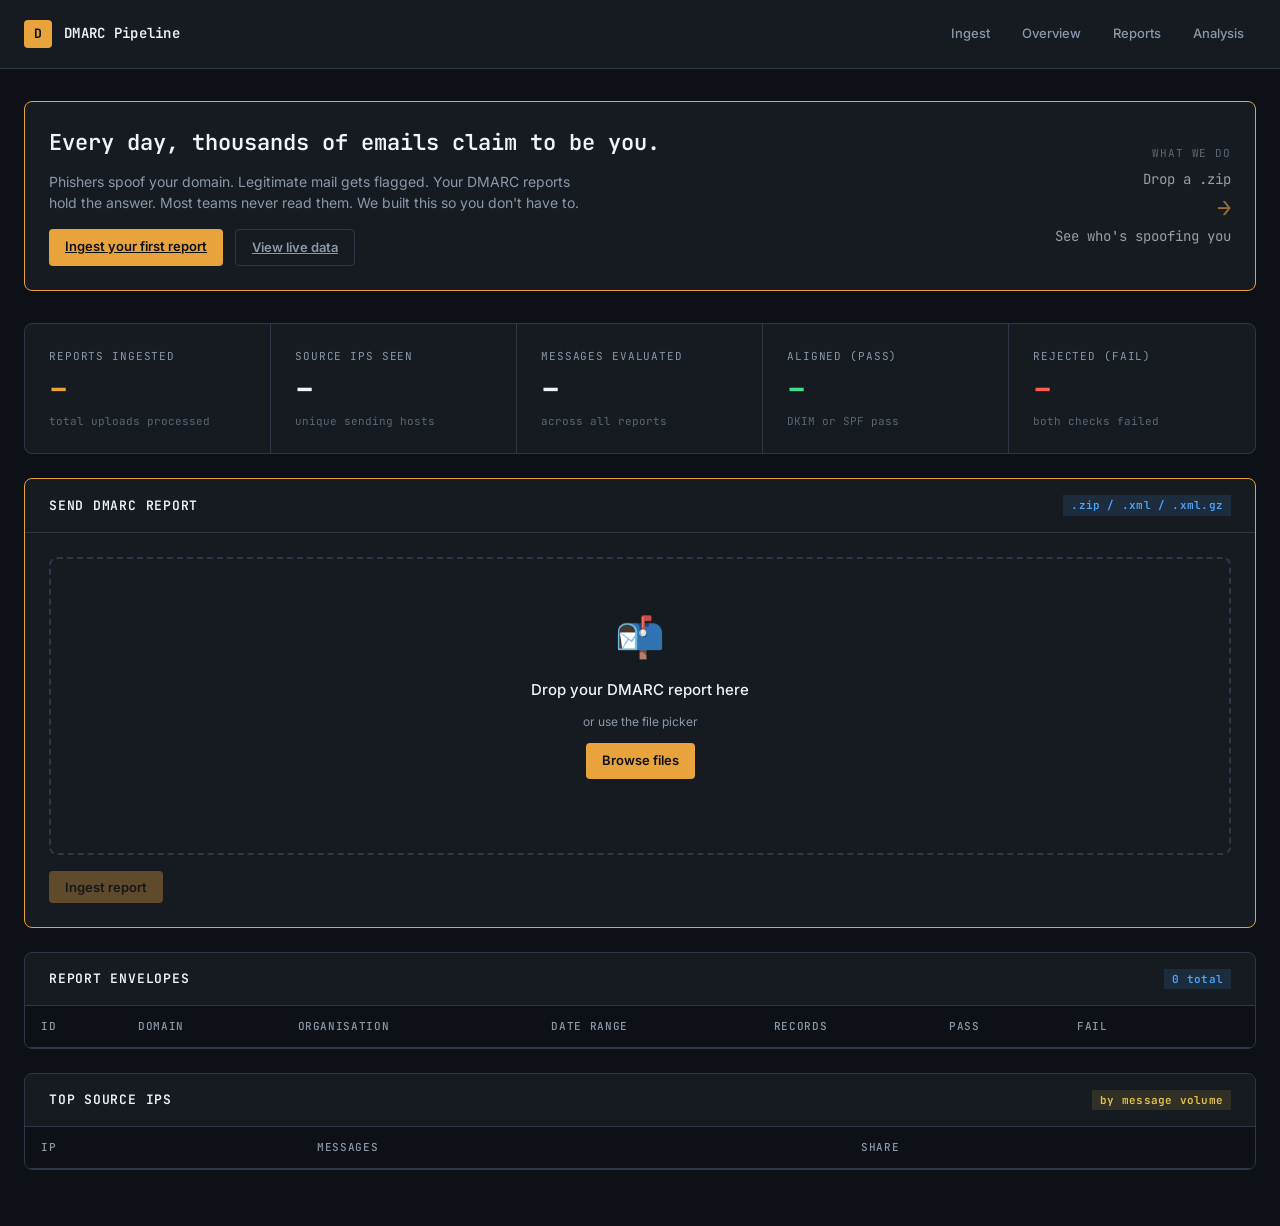
==== templates/dashboard.html @ 2011dfd1 "DMARC Pipeline — production-ready release Features: - Multi-file zip support with per-file + collect" ====
<!DOCTYPE html>
<html lang="en">
<head>
  <meta charset="UTF-8" />
  <meta name="viewport" content="width=device-width, initial-scale=1.0" />
  <title>DMARC Pipeline — Email Authentication Operations</title>
  <link rel="stylesheet" href="/static/style.css" />
</head>
<body>
  <!-- ── Top bar ─────────────────────────────────────────────────────────── -->
  <header class="topbar">
    <div class="topbar-brand">
      <div class="topbar-logo">D</div>
      <span>DMARC Pipeline</span>
    </div>
    <nav class="topbar-nav">
      <a href="#upload">Ingest</a>
      <a href="#stats">Overview</a>
      <a href="#reports">Reports</a>
      <a href="/analysis">Analysis</a>
    </nav>
  </header>

  <div class="container">
    <!-- ── Story / hero ────────────────────────────────────────────────────── -->
    <section class="card" style="border-color: var(--accent); margin-bottom: var(--sp-6);">
      <div class="card-body">
        <div style="display: grid; grid-template-columns: 1fr auto; gap: var(--sp-6); align-items: center;">
          <div>
            <h2 style="font-family: var(--font-display); font-size: 22px; font-weight: 600; margin-bottom: var(--sp-3);">
              Every day, thousands of emails claim to be you.
            </h2>
            <p style="color: var(--muted); max-width: 60ch; margin-bottom: var(--sp-4);">
              Phishers spoof your domain. Legitimate mail gets flagged. Your DMARC reports hold
              the answer. Most teams never read them. We built this so you don't have to.
            </p>
            <div style="display: flex; gap: var(--sp-3);">
              <a href="#upload" class="btn">Ingest your first report</a>
              <a href="#stats" class="btn btn-ghost">View live data</a>
            </div>
          </div>
          <div style="font-family: var(--font-display); text-align: right; opacity: 0.6;">
            <div style="font-size: 11px; color: var(--muted); text-transform: uppercase; letter-spacing: 0.08em;">What we do</div>
            <div style="font-size: 14px; margin-top: var(--sp-2);">Drop a .zip</div>
            <div style="font-size: 24px; color: var(--accent); font-weight: 600;">→</div>
            <div style="font-size: 14px;">See who's spoofing you</div>
          </div>
        </div>
      </div>
    </section>

    <!-- ── Stat strip (signature element) ───────────────────────────────────── -->
    <div id="stats" class="stat-strip">
      <div class="stat-cell">
        <div class="stat-label">Reports ingested</div>
        <div class="stat-value accent" id="stat-reports">–</div>
        <div class="stat-sub">total uploads processed</div>
      </div>
      <div class="stat-cell">
        <div class="stat-label">Source IPs seen</div>
        <div class="stat-value" id="stat-records">–</div>
        <div class="stat-sub">unique sending hosts</div>
      </div>
      <div class="stat-cell">
        <div class="stat-label">Messages evaluated</div>
        <div class="stat-value" id="stat-messages">–</div>
        <div class="stat-sub">across all reports</div>
      </div>
      <div class="stat-cell">
        <div class="stat-label">Aligned (pass)</div>
        <div class="stat-value success" id="stat-pass">–</div>
        <div class="stat-sub">DKIM or SPF pass</div>
      </div>
      <div class="stat-cell">
        <div class="stat-label">Rejected (fail)</div>
        <div class="stat-value danger" id="stat-fail">–</div>
        <div class="stat-sub">both checks failed</div>
      </div>
    </div>

    <!-- ── Upload / send report ─────────────────────────────────────────────── -->
    <section id="upload" class="card upload-card">
      <div class="card-header">
        <div class="card-title">Send DMARC report</div>
        <span class="badge info">.zip / .xml / .xml.gz</span>
      </div>
      <div class="card-body">
        <form id="upload-form">
          <div id="drop-zone" class="drop-zone">
            <div class="drop-zone-content">
              <span class="drop-icon">📬</span>
              <span class="drop-text">Drop your DMARC report here</span>
              <span class="drop-or">or use the file picker</span>
              <label class="browse-btn">
                Browse files
                <input type="file" id="file-input" accept=".zip,.xml,.xml.gz" hidden />
              </label>
              <p id="file-name" class="file-name"></p>
            </div>
          </div>
          <div class="upload-actions">
            <button type="submit" id="upload-btn" disabled>Ingest report</button>
            <p id="upload-status" class="status"></p>
          </div>
        </form>
      </div>
    </section>

    <!-- ── Upload results (extracted files + analysis) ──────────────────────── -->
    <section class="card" id="upload-results-card" hidden>
      <div class="card-header">
        <div class="card-title">Upload results</div>
        <span id="upload-results-filename" class="badge info"></span>
      </div>
      <div id="upload-results" class="card-body"></div>
    </section>

    <!-- ── Reports table ────────────────────────────────────────────────────── -->
    <section id="reports" class="card">
      <div class="card-header">
        <div class="card-title">Report envelopes</div>
        <span id="reports-count" class="badge info">0 total</span>
      </div>
      <div class="table-wrap">
        <table id="reports-table">
          <thead>
            <tr>
              <th>ID</th>
              <th>Domain</th>
              <th>Organisation</th>
              <th>Date range</th>
              <th>Records</th>
              <th>Pass</th>
              <th>Fail</th>
              <th></th>
            </tr>
          </thead>
          <tbody></tbody>
        </table>
      </div>
    </section>

    <!-- ── Records detail ───────────────────────────────────────────────────── -->
    <section class="card" id="records-section" hidden>
      <div class="card-header">
        <div class="card-title">Records for Report #<span id="records-report-id"></span></div>
        <div class="filters">
          <select id="result-filter">
            <option value="">All results</option>
            <option value="pass">Aligned only</option>
            <option value="fail">Failed only</option>
          </select>
        </div>
      </div>
      <div class="table-wrap">
        <table id="records-table">
          <thead>
            <tr>
              <th>Source IP</th>
              <th>Count</th>
              <th>Header from</th>
              <th>Disposition</th>
              <th>DKIM</th>
              <th>SPF</th>
            </tr>
          </thead>
          <tbody></tbody>
        </table>
      </div>
    </section>

    <!-- ── Top sources ──────────────────────────────────────────────────────── -->
    <section class="card" id="top-sources-card">
      <div class="card-header">
        <div class="card-title">Top source IPs</div>
        <span class="badge warn">by message volume</span>
      </div>
      <div class="table-wrap">
        <table id="top-sources-table">
          <thead>
            <tr>
              <th>IP</th>
              <th>Messages</th>
              <th>Share</th>
            </tr>
          </thead>
          <tbody></tbody>
        </table>
      </div>
    </section>
  </div>

  <script src="/static/app.js"></script>
</body>
</html>
---- static/style.css ----
/* ═══════════════════════════════════════════════════════════════════════════
   DMARC Pipeline — Locked design system
   aesthetic: technical / utilitarian with industrial signage accents
   ═══════════════════════════════════════════════════════════════════════════ */

@import url('https://fonts.googleapis.com/css2?family=Inter:wght@400;500;600&family=JetBrains+Mono:wght@400;500;600;700&display=swap');

:root {
  /* ── Color (locked) ─────────────────────────────────────────────────────── */
  --bg: #0d1117;
  --surface: #161b22;
  --elevated: #1c2333;
  --border: #2d3748;
  --text: #f0f4fa;
  --muted: #8b98a9;
  --subtle: #5a6675;
  --accent: #e8a33d;
  --accent-dim: #3d3426;
  --success: #3ce08a;
  --danger: #ff5e4d;
  --warning: #e8c44d;
  --info: #4da6ff;

  /* ── Type (locked) ──────────────────────────────────────────────────────── */
  --font-display: 'JetBrains Mono', ui-monospace, 'SF Mono', monospace;
  --font-body: 'Inter', system-ui, -apple-system, sans-serif;
  --font-utility: 'JetBrains Mono', ui-monospace, monospace;

  /* ── Scales (locked) ────────────────────────────────────────────────────── */
  --sp-1: 4px; --sp-2: 8px; --sp-3: 12px; --sp-4: 16px;
  --sp-5: 24px; --sp-6: 32px; --sp-7: 48px; --sp-8: 64px;
  --radius-sm: 0px; --radius-md: 4px; --radius-lg: 8px;
  --ease: cubic-bezier(0.16, 1, 0.3, 1);
  --dur-fast: 120ms; --dur-mid: 240ms; --dur-slow: 400ms;
}

/* ── Reset ─────────────────────────────────────────────────────────────────── */

*, *::before, *::after { box-sizing: border-box; margin: 0; padding: 0; }

html { -webkit-font-smoothing: antialiased; -moz-osx-font-smoothing: grayscale; }

body {
  font-family: var(--font-body);
  background: var(--bg);
  color: var(--text);
  line-height: 1.5;
  font-size: 14px;
  min-height: 100vh;
}

/* ── Layout ────────────────────────────────────────────────────────────────── */

.container {
  max-width: 1280px;
  margin: 0 auto;
  padding: var(--sp-6) var(--sp-5);
}

/* ── Top bar ───────────────────────────────────────────────────────────────── */

.topbar {
  display: flex;
  align-items: center;
  justify-content: space-between;
  padding: var(--sp-4) var(--sp-5);
  border-bottom: 1px solid var(--border);
  background: var(--surface);
  position: sticky;
  top: 0;
  z-index: 100;
}

.topbar-brand {
  display: flex;
  align-items: center;
  gap: var(--sp-3);
  font-family: var(--font-display);
  font-weight: 600;
  font-size: 14px;
  letter-spacing: 0.02em;
}

.topbar-logo {
  width: 28px;
  height: 28px;
  background: var(--accent);
  border-radius: var(--radius-md);
  display: grid;
  place-items: center;
  color: var(--bg);
  font-weight: 700;
  font-size: 13px;
}

.topbar-nav {
  display: flex;
  gap: var(--sp-2);
}

.topbar-nav a {
  color: var(--muted);
  text-decoration: none;
  padding: var(--sp-2) var(--sp-3);
  border-radius: var(--radius-md);
  font-size: 13px;
  font-weight: 500;
  transition: color var(--dur-fast) var(--ease), background var(--dur-fast) var(--ease);
}

.topbar-nav a:hover, .topbar-nav a.active {
  color: var(--text);
  background: var(--elevated);
}

/* ── Stat strip (signature element) ────────────────────────────────────────── */

.stat-strip {
  display: grid;
  grid-template-columns: repeat(5, 1fr);
  border: 1px solid var(--border);
  border-radius: var(--radius-lg);
  background: var(--surface);
  margin-bottom: var(--sp-5);
  overflow: hidden;
}

.stat-cell {
  padding: var(--sp-5);
  border-right: 1px solid var(--border);
  position: relative;
  opacity: 0;
  transform: translateY(8px);
  animation: reveal var(--dur-slow) var(--ease) forwards;
}

.stat-cell:nth-child(1) { animation-delay: 0ms; }
.stat-cell:nth-child(2) { animation-delay: 60ms; }
.stat-cell:nth-child(3) { animation-delay: 120ms; }
.stat-cell:nth-child(4) { animation-delay: 180ms; }
.stat-cell:nth-child(5) { animation-delay: 240ms; }

.stat-cell:last-child { border-right: none; }

.stat-label {
  font-family: var(--font-utility);
  font-size: 11px;
  text-transform: uppercase;
  letter-spacing: 0.08em;
  color: var(--muted);
  margin-bottom: var(--sp-2);
}

.stat-value {
  font-family: var(--font-display);
  font-size: 32px;
  font-weight: 600;
  line-height: 1;
  color: var(--text);
  font-variant-numeric: tabular-nums;
}

.stat-value.accent { color: var(--accent); }
.stat-value.success { color: var(--success); }
.stat-value.danger { color: var(--danger); }

.stat-sub {
  font-family: var(--font-utility);
  font-size: 11px;
  color: var(--subtle);
  margin-top: var(--sp-2);
}

/* ── Cards ──────────────────────────────────────────────────────────────────── */

.card {
  background: var(--surface);
  border: 1px solid var(--border);
  border-radius: var(--radius-lg);
  margin-bottom: var(--sp-5);
  overflow: hidden;
}

.card-header {
  display: flex;
  align-items: center;
  justify-content: space-between;
  padding: var(--sp-4) var(--sp-5);
  border-bottom: 1px solid var(--border);
}

.card-title {
  font-family: var(--font-display);
  font-size: 13px;
  font-weight: 600;
  text-transform: uppercase;
  letter-spacing: 0.06em;
  color: var(--text);
}

.card-body { padding: var(--sp-5); }

/* ── Upload / drop zone ─────────────────────────────────────────────────────── */

.upload-card { border-color: var(--accent); }

.drop-zone {
  border: 2px dashed var(--border);
  border-radius: var(--radius-lg);
  padding: var(--sp-7) var(--sp-5);
  text-align: center;
  transition: border-color var(--dur-mid) var(--ease), background var(--dur-mid) var(--ease);
  cursor: pointer;
  position: relative;
}

.drop-zone:hover, .drop-zone.drag-over {
  border-color: var(--accent);
  background: var(--accent-dim);
}

.drop-zone.drag-over::after {
  content: 'Release to upload';
  position: absolute;
  inset: 0;
  display: grid;
  place-items: center;
  background: rgba(232, 163, 61, 0.08);
  font-family: var(--font-display);
  font-size: 13px;
  color: var(--accent);
  letter-spacing: 0.04em;
}

.drop-icon {
  font-size: 2.5rem;
  display: block;
  margin-bottom: var(--sp-3);
  filter: grayscale(0.3);
}

.drop-text { display: block; font-weight: 500; font-size: 15px; }
.drop-or { display: block; color: var(--muted); margin: var(--sp-3) 0; font-size: 12px; }

.browse-btn {
  display: inline-block;
  background: var(--accent);
  color: var(--bg);
  padding: var(--sp-2) var(--sp-4);
  border-radius: var(--radius-md);
  cursor: pointer;
  font-weight: 600;
  font-size: 13px;
  transition: filter var(--dur-fast) var(--ease);
}

.browse-btn:hover { filter: brightness(1.15); }

.file-name {
  margin: var(--sp-3) 0 0;
  font-family: var(--font-utility);
  font-size: 12px;
  color: var(--accent);
  min-height: 1.2em;
}

.upload-actions {
  margin-top: var(--sp-4);
  display: flex;
  align-items: center;
  gap: var(--sp-4);
}

/* ── Buttons ───────────────────────────────────────────────────────────────── */

button, .btn {
  background: var(--accent);
  color: var(--bg);
  border: none;
  padding: var(--sp-2) var(--sp-4);
  border-radius: var(--radius-md);
  cursor: pointer;
  font-weight: 600;
  font-size: 13px;
  font-family: var(--font-body);
  transition: filter var(--dur-fast) var(--ease), opacity var(--dur-fast) var(--ease);
}

button:hover:not(:disabled), .btn:hover { filter: brightness(1.15); }
button:disabled { opacity: 0.35; cursor: not-allowed; }

.btn-ghost {
  background: transparent;
  color: var(--muted);
  border: 1px solid var(--border);
}

.btn-ghost:hover { color: var(--text); border-color: var(--muted); filter: none; }

/* ── Status messages ────────────────────────────────────────────────────────── */

.status { font-size: 13px; color: var(--muted); }
.status.error { color: var(--danger); }
.status.success { color: var(--success); }

/* ── Tables ─────────────────────────────────────────────────────────────────── */

.table-wrap { overflow-x: auto; }

table {
  width: 100%;
  border-collapse: collapse;
  font-size: 13px;
}

th, td {
  text-align: left;
  padding: var(--sp-3) var(--sp-4);
  border-bottom: 1px solid var(--border);
}

th {
  font-family: var(--font-utility);
  font-size: 11px;
  text-transform: uppercase;
  letter-spacing: 0.06em;
  color: var(--muted);
  font-weight: 500;
  background: var(--bg);
  position: sticky;
  top: 0;
}

td {
  font-family: var(--font-utility);
  font-variant-numeric: tabular-nums;
}

tbody tr {
  transition: background var(--dur-fast) var(--ease);
}

tbody tr:hover { background: var(--elevated); }

/* ── Badges ────────────────────────────────────────────────────────────────── */

.badge {
  display: inline-block;
  padding: 2px 8px;
  border-radius: var(--radius-sm);
  font-family: var(--font-utility);
  font-size: 11px;
  font-weight: 600;
  letter-spacing: 0.02em;
}

.badge.pass { background: rgba(60, 224, 138, 0.12); color: var(--success); }
.badge.fail { background: rgba(255, 94, 77, 0.12); color: var(--danger); }
.badge.warn { background: rgba(232, 196, 77, 0.12); color: var(--warning); }
.badge.info { background: rgba(77, 166, 255, 0.12); color: var(--info); }

/* ── Filters ───────────────────────────────────────────────────────────────── */

.filters {
  display: flex;
  gap: var(--sp-3);
  align-items: center;
}

select, input[type="text"] {
  background: var(--bg);
  color: var(--text);
  border: 1px solid var(--border);
  padding: var(--sp-2) var(--sp-3);
  border-radius: var(--radius-md);
  font-family: var(--font-body);
  font-size: 13px;
}

select:focus, input[type="text"]:focus {
  outline: none;
  border-color: var(--accent);
}

/* ── Animations ─────────────────────────────────────────────────────────────── */

@keyframes reveal {
  to { opacity: 1; transform: translateY(0); }
}

@keyframes count-up {
  from { opacity: 0; }
  to { opacity: 1; }
}

@keyframes pulse {
  0%, 100% { opacity: 1; }
  50% { opacity: 0.6; }
}

.fade-in {
  animation: reveal var(--dur-slow) var(--ease) forwards;
}

/* ── Health ring ──────────────────────────────────────────────────────────── */

#health-ring {
  --score: 0;
  width: 120px;
  height: 120px;
  border-radius: 50%;
  background: conic-gradient(
    var(--accent) calc(var(--score) * 1%),
    var(--border) calc(var(--score) * 1%)
  );
  display: grid;
  place-items: center;
  position: relative;
}

#health-ring::before {
  content: '';
  position: absolute;
  inset: 8px;
  background: var(--surface);
  border-radius: 50%;
}

#health-ring span {
  position: relative;
  font-family: var(--font-display);
  font-size: 32px;
  font-weight: 700;
  color: var(--text);
  z-index: 1;
}

#health-ring small {
  position: absolute;
  bottom: 28px;
  font-family: var(--font-utility);
  font-size: 10px;
  text-transform: uppercase;
  letter-spacing: 0.08em;
  color: var(--muted);
  z-index: 1;
}

/* ── Recommendation cards ──────────────────────────────────────────────────── */

.rec-item {
  border: 1px solid var(--border);
  border-left: 3px solid var(--accent);
  border-radius: var(--radius-md);
  padding: var(--sp-4);
  margin-bottom: var(--sp-3);
  transition: background var(--dur-fast) var(--ease);
}

.rec-item:hover { background: var(--elevated); }
.rec-item.success { border-left-color: var(--success); }
.rec-item.warning { border-left-color: var(--warning); }
.rec-item.critical { border-left-color: var(--danger); }
.rec-item.info { border-left-color: var(--info); }

.rec-title {
  font-family: var(--font-display);
  font-size: 13px;
  font-weight: 600;
  margin-bottom: var(--sp-2);
}

.rec-detail {
  color: var(--muted);
  font-size: 13px;
  margin-bottom: var(--sp-2);
}

.rec-action {
  font-family: var(--font-utility);
  font-size: 12px;
  color: var(--accent);
  padding: var(--sp-2) var(--sp-3);
  background: var(--accent-dim);
  border-radius: var(--radius-sm);
  display: inline-block;
}

/* ── Service cards ──────────────────────────────────────────────────────────── */

.service-grid {
  display: grid;
  grid-template-columns: repeat(auto-fill, minmax(200px, 1fr));
  gap: var(--sp-3);
}

.service-card {
  background: var(--bg);
  border: 1px solid var(--border);
  border-radius: var(--radius-md);
  padding: var(--sp-4);
}

.service-name {
  font-family: var(--font-display);
  font-size: 13px;
  font-weight: 600;
  margin-bottom: var(--sp-2);
}

.service-stat {
  font-family: var(--font-utility);
  font-size: 12px;
  color: var(--muted);
}

.service-stat strong {
  color: var(--text);
  font-weight: 600;
}

/* ── Detail grids ──────────────────────────────────────────────────────────── */

.detail-grid {
  display: grid;
  grid-template-columns: repeat(auto-fill, minmax(250px, 1fr));
  gap: 1px;
  background: var(--border);
  border: 1px solid var(--border);
  border-radius: var(--radius-md);
  overflow: hidden;
}

.detail-item {
  background: var(--surface);
  padding: var(--sp-3) var(--sp-4);
}

.detail-item.full-width {
  grid-column: 1 / -1;
}

.detail-key {
  font-family: var(--font-utility);
  font-size: 10px;
  text-transform: uppercase;
  letter-spacing: 0.06em;
  color: var(--muted);
  margin-bottom: var(--sp-1);
}

.detail-value {
  font-family: var(--font-utility);
  font-size: 13px;
  color: var(--text);
  word-break: break-all;
}

.detail-value.large {
  font-size: 18px;
  font-weight: 600;
}

.detail-value.mono {
  font-family: var(--font-display);
}

/* ── Record cards ──────────────────────────────────────────────────────────── */

.record-card {
  border-bottom: 1px solid var(--border);
  padding: var(--sp-4) var(--sp-5);
}

.record-card:last-child {
  border-bottom: none;
}

.record-card-header {
  display: flex;
  justify-content: space-between;
  align-items: center;
  margin-bottom: var(--sp-3);
}

.record-card-title {
  font-family: var(--font-display);
  font-size: 14px;
  font-weight: 600;
}

.record-grid {
  display: grid;
  grid-template-columns: repeat(auto-fill, minmax(200px, 1fr));
  gap: var(--sp-2) var(--sp-4);
}

.record-subsection {
  margin-top: var(--sp-3);
  padding-top: var(--sp-3);
  border-top: 1px solid var(--border);
}

.record-subsection-title {
  font-family: var(--font-display);
  font-size: 11px;
  text-transform: uppercase;
  letter-spacing: 0.06em;
  color: var(--accent);
  margin-bottom: var(--sp-2);
}

.auth-entry {
  background: var(--bg);
  border-radius: var(--radius-md);
  padding: var(--sp-3);
  margin-bottom: var(--sp-2);
}

.auth-entry-row {
  display: flex;
  justify-content: space-between;
  font-family: var(--font-utility);
  font-size: 12px;
  padding: 2px 0;
}

.auth-entry-key {
  color: var(--muted);
}

/* ── Disposition bars ──────────────────────────────────────────────────────── */

.disp-row {
  display: flex;
  align-items: center;
  gap: var(--sp-3);
  margin-bottom: var(--sp-3);
}

.disp-label {
  font-family: var(--font-utility);
  font-size: 12px;
  min-width: 80px;
}

.disp-bar-track {
  flex: 1;
  height: 20px;
  background: var(--bg);
  border-radius: var(--radius-sm);
  overflow: hidden;
  position: relative;
}

.disp-bar-fill {
  height: 100%;
  background: var(--accent);
  border-radius: var(--radius-sm);
  transition: width var(--dur-slow) var(--ease);
}

.disp-bar-fill.success { background: var(--success); }
.disp-bar-fill.danger { background: var(--danger); }
.disp-bar-fill.warn { background: var(--warning); }

.disp-value {
  font-family: var(--font-utility);
  font-size: 12px;
  min-width: 60px;
  text-align: right;
}

/* ── Upload results ─────────────────────────────────────────────────────────── */

.extracted-files {
  display: flex;
  flex-wrap: wrap;
  gap: var(--sp-2);
  margin-bottom: var(--sp-4);
}

.file-chip {
  background: var(--bg);
  border: 1px solid var(--border);
  border-radius: var(--radius-md);
  padding: var(--sp-2) var(--sp-3);
  font-family: var(--font-utility);
  font-size: 12px;
  display: flex;
  align-items: center;
  gap: var(--sp-2);
}

.file-chip::before {
  content: '📄';
  font-size: 14px;
}

.file-chip.failed {
  border-color: var(--danger);
  background: rgba(255, 94, 77, 0.08);
}

.file-chip.skipped {
  border-color: var(--warning);
  background: rgba(232, 196, 77, 0.08);
  opacity: 0.7;
}

.analysis-section {
  margin-top: var(--sp-5);
}

.analysis-section-title {
  font-family: var(--font-display);
  font-size: 12px;
  text-transform: uppercase;
  letter-spacing: 0.06em;
  color: var(--muted);
  margin-bottom: var(--sp-3);
  padding-bottom: var(--sp-2);
  border-bottom: 1px solid var(--border);
}

.per-file-grid {
  display: grid;
  grid-template-columns: repeat(auto-fill, minmax(320px, 1fr));
  gap: var(--sp-4);
  margin-bottom: var(--sp-5);
}

.per-file-card {
  background: var(--bg);
  border: 1px solid var(--border);
  border-radius: var(--radius-md);
  overflow: hidden;
}

.per-file-header {
  padding: var(--sp-3) var(--sp-4);
  border-bottom: 1px solid var(--border);
  font-family: var(--font-utility);
  font-size: 12px;
  display: flex;
  justify-content: space-between;
  align-items: center;
}

.per-file-body {
  padding: var(--sp-4);
}

.per-file-metric {
  display: flex;
  justify-content: space-between;
  padding: var(--sp-2) 0;
  font-family: var(--font-utility);
  font-size: 12px;
  border-bottom: 1px solid var(--border);
}

.per-file-metric:last-child {
  border-bottom: none;
}

.per-file-metric-label {
  color: var(--muted);
}

.per-file-metric-value {
  font-weight: 600;
}

/* ── Collective analysis banner ─────────────────────────────────────────────── */

.collective-banner {
  background: var(--accent-dim);
  border: 1px solid var(--accent);
  border-radius: var(--radius-md);
  padding: var(--sp-4) var(--sp-5);
  margin-bottom: var(--sp-5);
}

.collective-banner-title {
  font-family: var(--font-display);
  font-size: 13px;
  font-weight: 600;
  color: var(--accent);
  margin-bottom: var(--sp-2);
}

.collective-banner-grid {
  display: grid;
  grid-template-columns: repeat(auto-fit, minmax(120px, 1fr));
  gap: var(--sp-4);
  margin-top: var(--sp-3);
}

.collective-stat {
  text-align: center;
}

.collective-stat-value {
  font-family: var(--font-display);
  font-size: 24px;
  font-weight: 600;
  color: var(--text);
}

.collective-stat-label {
  font-family: var(--font-utility);
  font-size: 10px;
  text-transform: uppercase;
  letter-spacing: 0.06em;
  color: var(--muted);
  margin-top: var(--sp-1);
}

/* ── Reduced motion ────────────────────────────────────────────────────────── */

@media (prefers-reduced-motion: reduce) {
  *, *::before, *::after {
    animation-duration: 80ms !important;
    animation-fill-mode: forwards !important;
    transition-duration: 80ms !important;
  }
}

/* ── Responsive ─────────────────────────────────────────────────────────────── */

@media (max-width: 768px) {
  .stat-strip { grid-template-columns: repeat(2, 1fr); }
  .stat-cell:nth-child(2) { border-right: none; }
  .stat-cell:nth-child(3) { border-right: 1px solid var(--border); }
  .stat-cell:nth-child(4) { border-right: none; }
  .container { padding: var(--sp-4) var(--sp-3); }
}
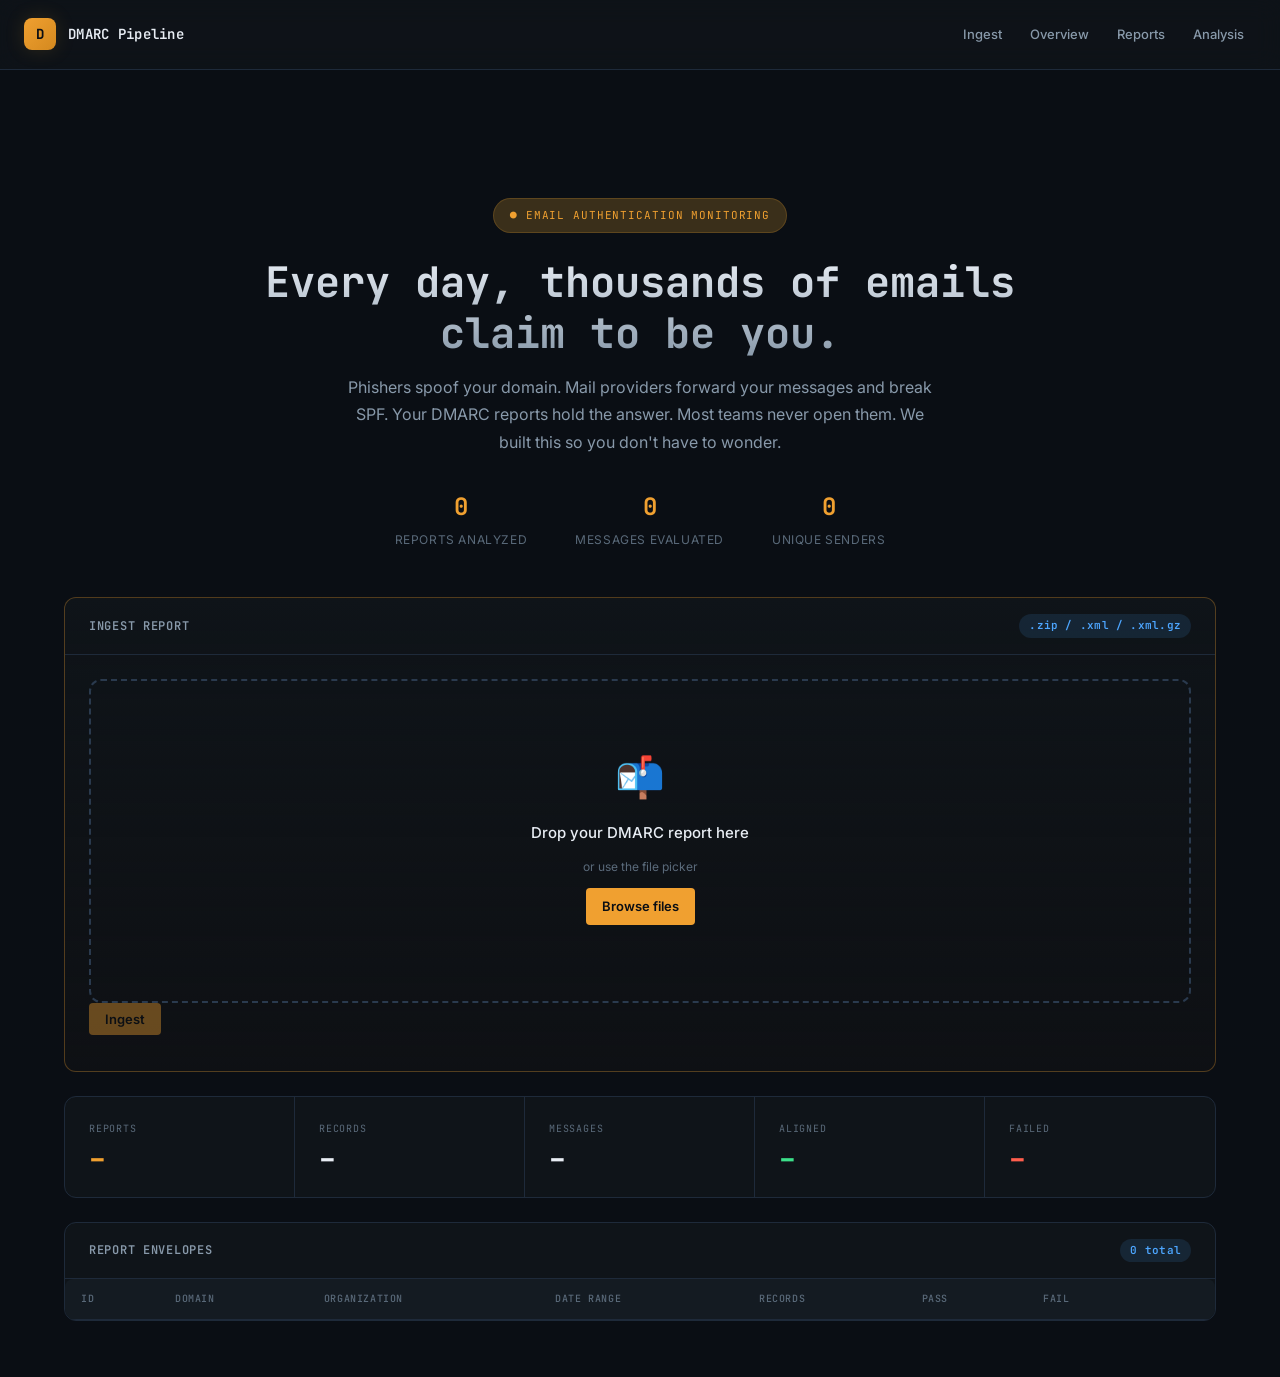
==== commit dd3e8db3: "World-class UI redesign with story and animations - Clean, minimal aesthetic with precision accents " ====
--- a/templates/dashboard.html
+++ b/templates/dashboard.html
@@ -3,11 +3,10 @@
 <head>
   <meta charset="UTF-8" />
   <meta name="viewport" content="width=device-width, initial-scale=1.0" />
-  <title>DMARC Pipeline — Email Authentication Operations</title>
+  <title>DMARC Pipeline — See who's sending email as you</title>
   <link rel="stylesheet" href="/static/style.css" />
 </head>
 <body>
-  <!-- ── Top bar ─────────────────────────────────────────────────────────── -->
   <header class="topbar">
     <div class="topbar-brand">
       <div class="topbar-logo">D</div>
@@ -22,66 +21,37 @@
   </header>
 
   <div class="container">
-    <!-- ── Story / hero ────────────────────────────────────────────────────── -->
-    <section class="card" style="border-color: var(--accent); margin-bottom: var(--sp-6);">
-      <div class="card-body">
-        <div style="display: grid; grid-template-columns: 1fr auto; gap: var(--sp-6); align-items: center;">
-          <div>
-            <h2 style="font-family: var(--font-display); font-size: 22px; font-weight: 600; margin-bottom: var(--sp-3);">
-              Every day, thousands of emails claim to be you.
-            </h2>
-            <p style="color: var(--muted); max-width: 60ch; margin-bottom: var(--sp-4);">
-              Phishers spoof your domain. Legitimate mail gets flagged. Your DMARC reports hold
-              the answer. Most teams never read them. We built this so you don't have to.
-            </p>
-            <div style="display: flex; gap: var(--sp-3);">
-              <a href="#upload" class="btn">Ingest your first report</a>
-              <a href="#stats" class="btn btn-ghost">View live data</a>
-            </div>
-          </div>
-          <div style="font-family: var(--font-display); text-align: right; opacity: 0.6;">
-            <div style="font-size: 11px; color: var(--muted); text-transform: uppercase; letter-spacing: 0.08em;">What we do</div>
-            <div style="font-size: 14px; margin-top: var(--sp-2);">Drop a .zip</div>
-            <div style="font-size: 24px; color: var(--accent); font-weight: 600;">→</div>
-            <div style="font-size: 14px;">See who's spoofing you</div>
-          </div>
+    <!-- ── Hero / Story ───────────────────────────────────────────────────── -->
+    <section class="hero">
+      <div class="hero-badge">
+        <span>●</span> Email authentication monitoring
+      </div>
+      <h1 class="hero-title">Every day, thousands of emails<br/>claim to be you.</h1>
+      <p class="hero-subtitle">
+        Phishers spoof your domain. Mail providers forward your messages and break SPF.
+        Your DMARC reports hold the answer. Most teams never open them.
+        We built this so you don't have to wonder.
+      </p>
+      <div class="hero-stats">
+        <div class="hero-stat">
+          <div class="hero-stat-value" id="hero-reports">0</div>
+          <div class="hero-stat-label">Reports analyzed</div>
+        </div>
+        <div class="hero-stat">
+          <div class="hero-stat-value" id="hero-messages">0</div>
+          <div class="hero-stat-label">Messages evaluated</div>
+        </div>
+        <div class="hero-stat">
+          <div class="hero-stat-value" id="hero-ips">0</div>
+          <div class="hero-stat-label">Unique senders</div>
         </div>
       </div>
     </section>
 
-    <!-- ── Stat strip (signature element) ───────────────────────────────────── -->
-    <div id="stats" class="stat-strip">
-      <div class="stat-cell">
-        <div class="stat-label">Reports ingested</div>
-        <div class="stat-value accent" id="stat-reports">–</div>
-        <div class="stat-sub">total uploads processed</div>
-      </div>
-      <div class="stat-cell">
-        <div class="stat-label">Source IPs seen</div>
-        <div class="stat-value" id="stat-records">–</div>
-        <div class="stat-sub">unique sending hosts</div>
-      </div>
-      <div class="stat-cell">
-        <div class="stat-label">Messages evaluated</div>
-        <div class="stat-value" id="stat-messages">–</div>
-        <div class="stat-sub">across all reports</div>
-      </div>
-      <div class="stat-cell">
-        <div class="stat-label">Aligned (pass)</div>
-        <div class="stat-value success" id="stat-pass">–</div>
-        <div class="stat-sub">DKIM or SPF pass</div>
-      </div>
-      <div class="stat-cell">
-        <div class="stat-label">Rejected (fail)</div>
-        <div class="stat-value danger" id="stat-fail">–</div>
-        <div class="stat-sub">both checks failed</div>
-      </div>
-    </div>
-
-    <!-- ── Upload / send report ─────────────────────────────────────────────── -->
+    <!-- ── Upload ─────────────────────────────────────────────────────────── -->
     <section id="upload" class="card upload-card">
       <div class="card-header">
-        <div class="card-title">Send DMARC report</div>
+        <div class="card-title">Ingest report</div>
         <span class="badge info">.zip / .xml / .xml.gz</span>
       </div>
       <div class="card-body">
@@ -99,23 +69,38 @@
             </div>
           </div>
           <div class="upload-actions">
-            <button type="submit" id="upload-btn" disabled>Ingest report</button>
+            <button type="submit" id="upload-btn" disabled>Ingest</button>
             <p id="upload-status" class="status"></p>
           </div>
         </form>
       </div>
     </section>
 
-    <!-- ── Upload results (extracted files + analysis) ──────────────────────── -->
-    <section class="card" id="upload-results-card" hidden>
-      <div class="card-header">
-        <div class="card-title">Upload results</div>
-        <span id="upload-results-filename" class="badge info"></span>
+    <!-- ── Stat strip ─────────────────────────────────────────────────────── -->
+    <div id="stats" class="stat-strip">
+      <div class="stat-cell">
+        <div class="stat-label">Reports</div>
+        <div class="stat-value accent" id="stat-reports">–</div>
       </div>
-      <div id="upload-results" class="card-body"></div>
-    </section>
+      <div class="stat-cell">
+        <div class="stat-label">Records</div>
+        <div class="stat-value" id="stat-records">–</div>
+      </div>
+      <div class="stat-cell">
+        <div class="stat-label">Messages</div>
+        <div class="stat-value" id="stat-messages">–</div>
+      </div>
+      <div class="stat-cell">
+        <div class="stat-label">Aligned</div>
+        <div class="stat-value success" id="stat-pass">–</div>
+      </div>
+      <div class="stat-cell">
+        <div class="stat-label">Failed</div>
+        <div class="stat-value danger" id="stat-fail">–</div>
+      </div>
+    </div>
 
-    <!-- ── Reports table ────────────────────────────────────────────────────── -->
+    <!-- ── Reports table ──────────────────────────────────────────────────── -->
     <section id="reports" class="card">
       <div class="card-header">
         <div class="card-title">Report envelopes</div>
@@ -127,7 +112,7 @@
             <tr>
               <th>ID</th>
               <th>Domain</th>
-              <th>Organisation</th>
+              <th>Organization</th>
               <th>Date range</th>
               <th>Records</th>
               <th>Pass</th>
@@ -140,7 +125,7 @@
       </div>
     </section>
 
-    <!-- ── Records detail ───────────────────────────────────────────────────── -->
+    <!-- ── Records detail ─────────────────────────────────────────────────── -->
     <section class="card" id="records-section" hidden>
       <div class="card-header">
         <div class="card-title">Records for Report #<span id="records-report-id"></span></div>
@@ -169,24 +154,13 @@
       </div>
     </section>
 
-    <!-- ── Top sources ──────────────────────────────────────────────────────── -->
-    <section class="card" id="top-sources-card">
+    <!-- ── Upload results ─────────────────────────────────────────────────── -->
+    <section class="card" id="upload-results-card" hidden>
       <div class="card-header">
-        <div class="card-title">Top source IPs</div>
-        <span class="badge warn">by message volume</span>
+        <div class="card-title">Analysis results</div>
+        <span id="upload-results-filename" class="badge info"></span>
       </div>
-      <div class="table-wrap">
-        <table id="top-sources-table">
-          <thead>
-            <tr>
-              <th>IP</th>
-              <th>Messages</th>
-              <th>Share</th>
-            </tr>
-          </thead>
-          <tbody></tbody>
-        </table>
-      </div>
+      <div id="upload-results" class="card-body"></div>
     </section>
   </div>
 
--- a/static/style.css
+++ b/static/style.css
@@ -1,58 +1,76 @@
 /* ═══════════════════════════════════════════════════════════════════════════
-   DMARC Pipeline — Locked design system
-   aesthetic: technical / utilitarian with industrial signage accents
+   DMARC Pipeline — Design System
+   Aesthetic: Technical / Utilitarian with precision accents
+   Voice: Calm, confident, data-driven
    ═══════════════════════════════════════════════════════════════════════════ */
 
-@import url('https://fonts.googleapis.com/css2?family=Inter:wght@400;500;600&family=JetBrains+Mono:wght@400;500;600;700&display=swap');
+@import url('https://fonts.googleapis.com/css2?family=Inter:wght@400;500;600;700&family=JetBrains+Mono:wght@400;500;600;700&display=swap');
 
 :root {
   /* ── Color (locked) ─────────────────────────────────────────────────────── */
-  --bg: #0d1117;
-  --surface: #161b22;
-  --elevated: #1c2333;
-  --border: #2d3748;
-  --text: #f0f4fa;
-  --muted: #8b98a9;
-  --subtle: #5a6675;
-  --accent: #e8a33d;
-  --accent-dim: #3d3426;
+  --bg: #0a0e14;
+  --surface: #0f1419;
+  --surface-2: #141b22;
+  --elevated: #1a2230;
+  --border: #1e2a3a;
+  --border-bright: #2a3a4e;
+  --text: #e8edf4;
+  --text-dim: #8899aa;
+  --text-muted: #5a6a7a;
+  --accent: #f0a030;
+  --accent-dim: #3a2f1a;
+  --accent-glow: rgba(240, 160, 48, 0.15);
   --success: #3ce08a;
+  --success-dim: rgba(60, 224, 138, 0.1);
   --danger: #ff5e4d;
+  --danger-dim: rgba(255, 94, 77, 0.1);
   --warning: #e8c44d;
   --info: #4da6ff;
 
   /* ── Type (locked) ──────────────────────────────────────────────────────── */
   --font-display: 'JetBrains Mono', ui-monospace, 'SF Mono', monospace;
   --font-body: 'Inter', system-ui, -apple-system, sans-serif;
-  --font-utility: 'JetBrains Mono', ui-monospace, monospace;
-
-  /* ── Scales (locked) ────────────────────────────────────────────────────── */
+
+  /* ── Spacing (4px base) ─────────────────────────────────────────────────── */
   --sp-1: 4px; --sp-2: 8px; --sp-3: 12px; --sp-4: 16px;
   --sp-5: 24px; --sp-6: 32px; --sp-7: 48px; --sp-8: 64px;
-  --radius-sm: 0px; --radius-md: 4px; --radius-lg: 8px;
+  --sp-9: 96px;
+
+  /* ── Motion ─────────────────────────────────────────────────────────────── */
   --ease: cubic-bezier(0.16, 1, 0.3, 1);
-  --dur-fast: 120ms; --dur-mid: 240ms; --dur-slow: 400ms;
+  --ease-bounce: cubic-bezier(0.34, 1.56, 0.64, 1);
+  --dur-fast: 150ms;
+  --dur-mid: 300ms;
+  --dur-slow: 500ms;
+
+  /* ── Radius ─────────────────────────────────────────────────────────────── */
+  --r-sm: 4px;
+  --r-md: 8px;
+  --r-lg: 12px;
+  --r-xl: 16px;
 }
 
 /* ── Reset ─────────────────────────────────────────────────────────────────── */
 
 *, *::before, *::after { box-sizing: border-box; margin: 0; padding: 0; }
-
-html { -webkit-font-smoothing: antialiased; -moz-osx-font-smoothing: grayscale; }
-
+html { -webkit-font-smoothing: antialiased; -moz-osx-font-smoothing: grayscale; scroll-behavior: smooth; }
 body {
   font-family: var(--font-body);
   background: var(--bg);
   color: var(--text);
-  line-height: 1.5;
+  line-height: 1.6;
   font-size: 14px;
   min-height: 100vh;
-}
+  overflow-x: hidden;
+}
+
+/* ── Selection ──────────────────────────────────────────────────────────────── */
+::selection { background: var(--accent); color: var(--bg); }
 
 /* ── Layout ────────────────────────────────────────────────────────────────── */
 
 .container {
-  max-width: 1280px;
+  max-width: 1200px;
   margin: 0 auto;
   padding: var(--sp-6) var(--sp-5);
 }
@@ -65,7 +83,8 @@
   justify-content: space-between;
   padding: var(--sp-4) var(--sp-5);
   border-bottom: 1px solid var(--border);
-  background: var(--surface);
+  background: rgba(15, 20, 25, 0.8);
+  backdrop-filter: blur(12px);
   position: sticky;
   top: 0;
   z-index: 100;
@@ -82,27 +101,28 @@
 }
 
 .topbar-logo {
-  width: 28px;
-  height: 28px;
-  background: var(--accent);
-  border-radius: var(--radius-md);
+  width: 32px;
+  height: 32px;
+  background: linear-gradient(135deg, var(--accent), #d4891f);
+  border-radius: var(--r-md);
   display: grid;
   place-items: center;
   color: var(--bg);
   font-weight: 700;
-  font-size: 13px;
+  font-size: 14px;
+  box-shadow: 0 0 20px var(--accent-glow);
 }
 
 .topbar-nav {
   display: flex;
-  gap: var(--sp-2);
+  gap: var(--sp-1);
 }
 
 .topbar-nav a {
-  color: var(--muted);
+  color: var(--text-dim);
   text-decoration: none;
   padding: var(--sp-2) var(--sp-3);
-  border-radius: var(--radius-md);
+  border-radius: var(--r-sm);
   font-size: 13px;
   font-weight: 500;
   transition: color var(--dur-fast) var(--ease), background var(--dur-fast) var(--ease);
@@ -110,16 +130,193 @@
 
 .topbar-nav a:hover, .topbar-nav a.active {
   color: var(--text);
-  background: var(--elevated);
+  background: var(--surface-2);
+}
+
+/* ── Hero / Story section ───────────────────────────────────────────────────── */
+
+.hero {
+  padding: var(--sp-9) 0 var(--sp-7);
+  text-align: center;
+  animation: fadeInUp 0.8s var(--ease) both;
+}
+
+.hero-badge {
+  display: inline-flex;
+  align-items: center;
+  gap: var(--sp-2);
+  padding: var(--sp-2) var(--sp-4);
+  background: var(--accent-dim);
+  border: 1px solid rgba(240, 160, 48, 0.2);
+  border-radius: 100px;
+  font-family: var(--font-display);
+  font-size: 11px;
+  color: var(--accent);
+  text-transform: uppercase;
+  letter-spacing: 0.08em;
+  margin-bottom: var(--sp-5);
+}
+
+.hero-title {
+  font-family: var(--font-display);
+  font-size: clamp(28px, 5vw, 42px);
+  font-weight: 700;
+  line-height: 1.2;
+  margin-bottom: var(--sp-4);
+  background: linear-gradient(180deg, var(--text) 0%, var(--text-dim) 100%);
+  -webkit-background-clip: text;
+  -webkit-text-fill-color: transparent;
+  background-clip: text;
+}
+
+.hero-subtitle {
+  color: var(--text-dim);
+  font-size: 16px;
+  max-width: 60ch;
+  margin: 0 auto var(--sp-6);
+  line-height: 1.7;
+}
+
+.hero-stats {
+  display: flex;
+  justify-content: center;
+  gap: var(--sp-7);
+  margin-top: var(--sp-6);
+}
+
+.hero-stat {
+  text-align: center;
+}
+
+.hero-stat-value {
+  font-family: var(--font-display);
+  font-size: 24px;
+  font-weight: 700;
+  color: var(--accent);
+}
+
+.hero-stat-label {
+  font-size: 12px;
+  color: var(--text-muted);
+  text-transform: uppercase;
+  letter-spacing: 0.05em;
+  margin-top: var(--sp-1);
+}
+
+/* ── Cards ──────────────────────────────────────────────────────────────────── */
+
+.card {
+  background: var(--surface);
+  border: 1px solid var(--border);
+  border-radius: var(--r-lg);
+  margin-bottom: var(--sp-5);
+  overflow: hidden;
+  transition: border-color var(--dur-mid) var(--ease), box-shadow var(--dur-mid) var(--ease);
+}
+
+.card:hover {
+  border-color: var(--border-bright);
+  box-shadow: 0 4px 24px rgba(0, 0, 0, 0.2);
+}
+
+.card-header {
+  display: flex;
+  align-items: center;
+  justify-content: space-between;
+  padding: var(--sp-4) var(--sp-5);
+  border-bottom: 1px solid var(--border);
+}
+
+.card-title {
+  font-family: var(--font-display);
+  font-size: 12px;
+  font-weight: 600;
+  text-transform: uppercase;
+  letter-spacing: 0.06em;
+  color: var(--text-dim);
+}
+
+.card-body { padding: var(--sp-5); }
+
+/* ── Upload zone ────────────────────────────────────────────────────────────── */
+
+.upload-card {
+  border-color: rgba(240, 160, 48, 0.3);
+  background: linear-gradient(180deg, var(--surface) 0%, rgba(240, 160, 48, 0.02) 100%);
+}
+
+.drop-zone {
+  border: 2px dashed var(--border-bright);
+  border-radius: var(--r-lg);
+  padding: var(--sp-8) var(--sp-5);
+  text-align: center;
+  transition: all var(--dur-mid) var(--ease);
+  cursor: pointer;
+  position: relative;
+  overflow: hidden;
+}
+
+.drop-zone::before {
+  content: '';
+  position: absolute;
+  inset: 0;
+  background: radial-gradient(circle at center, var(--accent-glow) 0%, transparent 70%);
+  opacity: 0;
+  transition: opacity var(--dur-mid) var(--ease);
+}
+
+.drop-zone:hover, .drop-zone.drag-over {
+  border-color: var(--accent);
+  transform: scale(1.01);
+}
+
+.drop-zone:hover::before, .drop-zone.drag-over::before {
+  opacity: 1;
+}
+
+.drop-icon {
+  font-size: 2.5rem;
+  display: block;
+  margin-bottom: var(--sp-3);
+  position: relative;
+}
+
+.drop-text { display: block; font-weight: 500; font-size: 15px; position: relative; }
+.drop-or { display: block; color: var(--text-muted); margin: var(--sp-3) 0; font-size: 12px; position: relative; }
+
+.browse-btn {
+  display: inline-block;
+  background: var(--accent);
+  color: var(--bg);
+  padding: var(--sp-2) var(--sp-4);
+  border-radius: var(--r-sm);
+  cursor: pointer;
+  font-weight: 600;
+  font-size: 13px;
+  position: relative;
+  transition: transform var(--dur-fast) var(--ease), box-shadow var(--dur-fast) var(--ease);
+}
+
+.browse-btn:hover {
+  transform: translateY(-1px);
+  box-shadow: 0 4px 16px var(--accent-glow);
+}
+
+.file-name {
+  margin: var(--sp-3) 0 0;
+  font-family: var(--font-display);
+  font-size: 12px;
+  color: var(--accent);
+  position: relative;
 }
 
 /* ── Stat strip (signature element) ────────────────────────────────────────── */
 
 .stat-strip {
   display: grid;
-  grid-template-columns: repeat(5, 1fr);
+  grid-template-columns: repeat(auto-fit, minmax(140px, 1fr));
   border: 1px solid var(--border);
-  border-radius: var(--radius-lg);
+  border-radius: var(--r-lg);
   background: var(--surface);
   margin-bottom: var(--sp-5);
   overflow: hidden;
@@ -130,31 +327,31 @@
   border-right: 1px solid var(--border);
   position: relative;
   opacity: 0;
-  transform: translateY(8px);
-  animation: reveal var(--dur-slow) var(--ease) forwards;
+  transform: translateY(12px);
+  animation: fadeInUp var(--dur-slow) var(--ease) forwards;
 }
 
 .stat-cell:nth-child(1) { animation-delay: 0ms; }
-.stat-cell:nth-child(2) { animation-delay: 60ms; }
-.stat-cell:nth-child(3) { animation-delay: 120ms; }
-.stat-cell:nth-child(4) { animation-delay: 180ms; }
-.stat-cell:nth-child(5) { animation-delay: 240ms; }
+.stat-cell:nth-child(2) { animation-delay: 80ms; }
+.stat-cell:nth-child(3) { animation-delay: 160ms; }
+.stat-cell:nth-child(4) { animation-delay: 240ms; }
+.stat-cell:nth-child(5) { animation-delay: 320ms; }
 
 .stat-cell:last-child { border-right: none; }
 
 .stat-label {
-  font-family: var(--font-utility);
-  font-size: 11px;
+  font-family: var(--font-display);
+  font-size: 10px;
   text-transform: uppercase;
   letter-spacing: 0.08em;
-  color: var(--muted);
+  color: var(--text-muted);
   margin-bottom: var(--sp-2);
 }
 
 .stat-value {
   font-family: var(--font-display);
-  font-size: 32px;
-  font-weight: 600;
+  font-size: 28px;
+  font-weight: 700;
   line-height: 1;
   color: var(--text);
   font-variant-numeric: tabular-nums;
@@ -164,111 +361,122 @@
 .stat-value.success { color: var(--success); }
 .stat-value.danger { color: var(--danger); }
 
-.stat-sub {
-  font-family: var(--font-utility);
+/* ── Badges ────────────────────────────────────────────────────────────────── */
+
+.badge {
+  display: inline-flex;
+  align-items: center;
+  padding: 3px 10px;
+  border-radius: 100px;
+  font-family: var(--font-display);
   font-size: 11px;
-  color: var(--subtle);
-  margin-top: var(--sp-2);
-}
-
-/* ── Cards ──────────────────────────────────────────────────────────────────── */
-
-.card {
-  background: var(--surface);
-  border: 1px solid var(--border);
-  border-radius: var(--radius-lg);
-  margin-bottom: var(--sp-5);
-  overflow: hidden;
-}
-
-.card-header {
-  display: flex;
-  align-items: center;
-  justify-content: space-between;
-  padding: var(--sp-4) var(--sp-5);
+  font-weight: 600;
+  letter-spacing: 0.02em;
+}
+
+.badge.pass { background: var(--success-dim); color: var(--success); }
+.badge.fail { background: var(--danger-dim); color: var(--danger); }
+.badge.warn { background: rgba(232, 196, 77, 0.12); color: var(--warning); }
+.badge.info { background: rgba(77, 166, 255, 0.12); color: var(--info); }
+
+/* ── Tables ─────────────────────────────────────────────────────────────────── */
+
+.table-wrap { overflow-x: auto; border-radius: var(--r-md); }
+
+table {
+  width: 100%;
+  border-collapse: collapse;
+  font-size: 13px;
+}
+
+th, td {
+  text-align: left;
+  padding: var(--sp-3) var(--sp-4);
   border-bottom: 1px solid var(--border);
 }
 
-.card-title {
-  font-family: var(--font-display);
-  font-size: 13px;
-  font-weight: 600;
+th {
+  font-family: var(--font-display);
+  font-size: 10px;
   text-transform: uppercase;
   letter-spacing: 0.06em;
+  color: var(--text-muted);
+  font-weight: 500;
+  background: var(--surface-2);
+  position: sticky;
+  top: 0;
+}
+
+td {
+  font-family: var(--font-display);
+  font-variant-numeric: tabular-nums;
+}
+
+tbody tr {
+  transition: background var(--dur-fast) var(--ease);
+}
+
+tbody tr:hover { background: var(--elevated); }
+
+/* ── Animations ─────────────────────────────────────────────────────────────── */
+
+@keyframes fadeInUp {
+  from { opacity: 0; transform: translateY(16px); }
+  to { opacity: 1; transform: translateY(0); }
+}
+
+@keyframes fadeIn {
+  from { opacity: 0; }
+  to { opacity: 1; }
+}
+
+@keyframes pulse {
+  0%, 100% { opacity: 1; }
+  50% { opacity: 0.6; }
+}
+
+@keyframes countUp {
+  from { opacity: 0; transform: translateY(8px); }
+  to { opacity: 1; transform: translateY(0); }
+}
+
+.fade-in {
+  animation: fadeInUp var(--dur-slow) var(--ease) both;
+}
+
+/* ── Status messages ────────────────────────────────────────────────────────── */
+
+.status {
+  font-size: 13px;
+  color: var(--text-dim);
+  margin-top: var(--sp-3);
+}
+
+.status.error { color: var(--danger); }
+.status.success { color: var(--success); }
+
+/* ── Filters ───────────────────────────────────────────────────────────────── */
+
+.filters {
+  display: flex;
+  gap: var(--sp-3);
+  align-items: center;
+}
+
+select, input[type="text"] {
+  background: var(--surface-2);
   color: var(--text);
-}
-
-.card-body { padding: var(--sp-5); }
-
-/* ── Upload / drop zone ─────────────────────────────────────────────────────── */
-
-.upload-card { border-color: var(--accent); }
-
-.drop-zone {
-  border: 2px dashed var(--border);
-  border-radius: var(--radius-lg);
-  padding: var(--sp-7) var(--sp-5);
-  text-align: center;
-  transition: border-color var(--dur-mid) var(--ease), background var(--dur-mid) var(--ease);
-  cursor: pointer;
-  position: relative;
-}
-
-.drop-zone:hover, .drop-zone.drag-over {
+  border: 1px solid var(--border);
+  padding: var(--sp-2) var(--sp-3);
+  border-radius: var(--r-sm);
+  font-family: var(--font-body);
+  font-size: 13px;
+  transition: border-color var(--dur-fast) var(--ease);
+}
+
+select:focus, input[type="text"]:focus {
+  outline: none;
   border-color: var(--accent);
-  background: var(--accent-dim);
-}
-
-.drop-zone.drag-over::after {
-  content: 'Release to upload';
-  position: absolute;
-  inset: 0;
-  display: grid;
-  place-items: center;
-  background: rgba(232, 163, 61, 0.08);
-  font-family: var(--font-display);
-  font-size: 13px;
-  color: var(--accent);
-  letter-spacing: 0.04em;
-}
-
-.drop-icon {
-  font-size: 2.5rem;
-  display: block;
-  margin-bottom: var(--sp-3);
-  filter: grayscale(0.3);
-}
-
-.drop-text { display: block; font-weight: 500; font-size: 15px; }
-.drop-or { display: block; color: var(--muted); margin: var(--sp-3) 0; font-size: 12px; }
-
-.browse-btn {
-  display: inline-block;
-  background: var(--accent);
-  color: var(--bg);
-  padding: var(--sp-2) var(--sp-4);
-  border-radius: var(--radius-md);
-  cursor: pointer;
-  font-weight: 600;
-  font-size: 13px;
-  transition: filter var(--dur-fast) var(--ease);
-}
-
-.browse-btn:hover { filter: brightness(1.15); }
-
-.file-name {
-  margin: var(--sp-3) 0 0;
-  font-family: var(--font-utility);
-  font-size: 12px;
-  color: var(--accent);
-  min-height: 1.2em;
-}
-
-.upload-actions {
-  margin-top: var(--sp-4);
-  display: flex;
-  align-items: center;
-  gap: var(--sp-4);
 }
 
 /* ── Buttons ───────────────────────────────────────────────────────────────── */
@@ -278,332 +486,80 @@
   color: var(--bg);
   border: none;
   padding: var(--sp-2) var(--sp-4);
-  border-radius: var(--radius-md);
+  border-radius: var(--r-sm);
   cursor: pointer;
   font-weight: 600;
   font-size: 13px;
   font-family: var(--font-body);
-  transition: filter var(--dur-fast) var(--ease), opacity var(--dur-fast) var(--ease);
-}
-
-button:hover:not(:disabled), .btn:hover { filter: brightness(1.15); }
-button:disabled { opacity: 0.35; cursor: not-allowed; }
-
-.btn-ghost {
-  background: transparent;
-  color: var(--muted);
-  border: 1px solid var(--border);
-}
-
-.btn-ghost:hover { color: var(--text); border-color: var(--muted); filter: none; }
-
-/* ── Status messages ────────────────────────────────────────────────────────── */
-
-.status { font-size: 13px; color: var(--muted); }
-.status.error { color: var(--danger); }
-.status.success { color: var(--success); }
-
-/* ── Tables ─────────────────────────────────────────────────────────────────── */
-
-.table-wrap { overflow-x: auto; }
-
-table {
-  width: 100%;
-  border-collapse: collapse;
-  font-size: 13px;
-}
-
-th, td {
-  text-align: left;
-  padding: var(--sp-3) var(--sp-4);
-  border-bottom: 1px solid var(--border);
-}
-
-th {
-  font-family: var(--font-utility);
-  font-size: 11px;
-  text-transform: uppercase;
-  letter-spacing: 0.06em;
-  color: var(--muted);
-  font-weight: 500;
-  background: var(--bg);
-  position: sticky;
-  top: 0;
-}
-
-td {
-  font-family: var(--font-utility);
-  font-variant-numeric: tabular-nums;
-}
-
-tbody tr {
-  transition: background var(--dur-fast) var(--ease);
-}
-
-tbody tr:hover { background: var(--elevated); }
-
-/* ── Badges ────────────────────────────────────────────────────────────────── */
-
-.badge {
-  display: inline-block;
-  padding: 2px 8px;
-  border-radius: var(--radius-sm);
-  font-family: var(--font-utility);
-  font-size: 11px;
-  font-weight: 600;
-  letter-spacing: 0.02em;
-}
-
-.badge.pass { background: rgba(60, 224, 138, 0.12); color: var(--success); }
-.badge.fail { background: rgba(255, 94, 77, 0.12); color: var(--danger); }
-.badge.warn { background: rgba(232, 196, 77, 0.12); color: var(--warning); }
-.badge.info { background: rgba(77, 166, 255, 0.12); color: var(--info); }
-
-/* ── Filters ───────────────────────────────────────────────────────────────── */
-
-.filters {
-  display: flex;
-  gap: var(--sp-3);
-  align-items: center;
-}
-
-select, input[type="text"] {
-  background: var(--bg);
-  color: var(--text);
-  border: 1px solid var(--border);
-  padding: var(--sp-2) var(--sp-3);
-  border-radius: var(--radius-md);
-  font-family: var(--font-body);
-  font-size: 13px;
-}
-
-select:focus, input[type="text"]:focus {
-  outline: none;
-  border-color: var(--accent);
-}
-
-/* ── Animations ─────────────────────────────────────────────────────────────── */
-
-@keyframes reveal {
-  to { opacity: 1; transform: translateY(0); }
-}
-
-@keyframes count-up {
-  from { opacity: 0; }
-  to { opacity: 1; }
-}
-
-@keyframes pulse {
-  0%, 100% { opacity: 1; }
-  50% { opacity: 0.6; }
-}
-
-.fade-in {
-  animation: reveal var(--dur-slow) var(--ease) forwards;
-}
-
-/* ── Health ring ──────────────────────────────────────────────────────────── */
-
-#health-ring {
-  --score: 0;
-  width: 120px;
-  height: 120px;
-  border-radius: 50%;
-  background: conic-gradient(
-    var(--accent) calc(var(--score) * 1%),
-    var(--border) calc(var(--score) * 1%)
-  );
-  display: grid;
-  place-items: center;
-  position: relative;
-}
-
-#health-ring::before {
-  content: '';
-  position: absolute;
-  inset: 8px;
-  background: var(--surface);
-  border-radius: 50%;
-}
-
-#health-ring span {
-  position: relative;
-  font-family: var(--font-display);
-  font-size: 32px;
-  font-weight: 700;
-  color: var(--text);
-  z-index: 1;
-}
-
-#health-ring small {
-  position: absolute;
-  bottom: 28px;
-  font-family: var(--font-utility);
-  font-size: 10px;
-  text-transform: uppercase;
-  letter-spacing: 0.08em;
-  color: var(--muted);
-  z-index: 1;
-}
-
-/* ── Recommendation cards ──────────────────────────────────────────────────── */
-
-.rec-item {
-  border: 1px solid var(--border);
-  border-left: 3px solid var(--accent);
-  border-radius: var(--radius-md);
-  padding: var(--sp-4);
-  margin-bottom: var(--sp-3);
-  transition: background var(--dur-fast) var(--ease);
-}
-
-.rec-item:hover { background: var(--elevated); }
-.rec-item.success { border-left-color: var(--success); }
-.rec-item.warning { border-left-color: var(--warning); }
-.rec-item.critical { border-left-color: var(--danger); }
-.rec-item.info { border-left-color: var(--info); }
-
-.rec-title {
-  font-family: var(--font-display);
-  font-size: 13px;
-  font-weight: 600;
-  margin-bottom: var(--sp-2);
-}
-
-.rec-detail {
-  color: var(--muted);
-  font-size: 13px;
-  margin-bottom: var(--sp-2);
-}
-
-.rec-action {
-  font-family: var(--font-utility);
-  font-size: 12px;
-  color: var(--accent);
-  padding: var(--sp-2) var(--sp-3);
-  background: var(--accent-dim);
-  border-radius: var(--radius-sm);
-  display: inline-block;
-}
-
-/* ── Service cards ──────────────────────────────────────────────────────────── */
-
-.service-grid {
-  display: grid;
-  grid-template-columns: repeat(auto-fill, minmax(200px, 1fr));
-  gap: var(--sp-3);
-}
-
-.service-card {
-  background: var(--bg);
-  border: 1px solid var(--border);
-  border-radius: var(--radius-md);
-  padding: var(--sp-4);
-}
-
-.service-name {
-  font-family: var(--font-display);
-  font-size: 13px;
-  font-weight: 600;
-  margin-bottom: var(--sp-2);
-}
-
-.service-stat {
-  font-family: var(--font-utility);
-  font-size: 12px;
-  color: var(--muted);
-}
-
-.service-stat strong {
-  color: var(--text);
-  font-weight: 600;
-}
-
-/* ── Detail grids ──────────────────────────────────────────────────────────── */
+  transition: transform var(--dur-fast) var(--ease), box-shadow var(--dur-fast) var(--ease), opacity var(--dur-fast) var(--ease);
+}
+
+button:hover:not(:disabled), .btn:hover {
+  transform: translateY(-1px);
+  box-shadow: 0 4px 16px var(--accent-glow);
+}
+
+button:disabled {
+  opacity: 0.4;
+  cursor: not-allowed;
+}
+
+/* ── Detail grid ────────────────────────────────────────────────────────────── */
 
 .detail-grid {
   display: grid;
-  grid-template-columns: repeat(auto-fill, minmax(250px, 1fr));
+  grid-template-columns: repeat(auto-fill, minmax(220px, 1fr));
   gap: 1px;
   background: var(--border);
   border: 1px solid var(--border);
-  border-radius: var(--radius-md);
+  border-radius: var(--r-md);
   overflow: hidden;
 }
 
-.detail-item {
-  background: var(--surface);
-  padding: var(--sp-3) var(--sp-4);
-}
-
-.detail-item.full-width {
-  grid-column: 1 / -1;
-}
+.detail-item { background: var(--surface); padding: var(--sp-3) var(--sp-4); }
 
 .detail-key {
-  font-family: var(--font-utility);
+  font-family: var(--font-display);
   font-size: 10px;
   text-transform: uppercase;
   letter-spacing: 0.06em;
-  color: var(--muted);
+  color: var(--text-muted);
   margin-bottom: var(--sp-1);
 }
 
-.detail-value {
-  font-family: var(--font-utility);
-  font-size: 13px;
-  color: var(--text);
-  word-break: break-all;
-}
-
-.detail-value.large {
-  font-size: 18px;
-  font-weight: 600;
-}
-
-.detail-value.mono {
-  font-family: var(--font-display);
-}
+.detail-value { font-family: var(--font-display); font-size: 13px; word-break: break-all; }
+.detail-value.large { font-size: 20px; font-weight: 600; }
 
 /* ── Record cards ──────────────────────────────────────────────────────────── */
 
 .record-card {
   border-bottom: 1px solid var(--border);
   padding: var(--sp-4) var(--sp-5);
-}
-
-.record-card:last-child {
-  border-bottom: none;
-}
-
-.record-card-header {
+  transition: background var(--dur-fast) var(--ease);
+}
+
+.record-card:last-child { border-bottom: none; }
+.record-card:hover { background: var(--surface-2); }
+
+.record-header {
   display: flex;
   justify-content: space-between;
   align-items: center;
   margin-bottom: var(--sp-3);
 }
 
-.record-card-title {
-  font-family: var(--font-display);
-  font-size: 14px;
-  font-weight: 600;
-}
+.record-title { font-family: var(--font-display); font-size: 14px; font-weight: 600; }
 
 .record-grid {
   display: grid;
-  grid-template-columns: repeat(auto-fill, minmax(200px, 1fr));
+  grid-template-columns: repeat(auto-fill, minmax(160px, 1fr));
   gap: var(--sp-2) var(--sp-4);
 }
 
-.record-subsection {
-  margin-top: var(--sp-3);
-  padding-top: var(--sp-3);
-  border-top: 1px solid var(--border);
-}
-
-.record-subsection-title {
-  font-family: var(--font-display);
-  font-size: 11px;
+.subsection { margin-top: var(--sp-3); padding-top: var(--sp-3); border-top: 1px solid var(--border); }
+.subsection-title {
+  font-family: var(--font-display);
+  font-size: 10px;
   text-transform: uppercase;
   letter-spacing: 0.06em;
   color: var(--accent);
@@ -612,227 +568,73 @@
 
 .auth-entry {
   background: var(--bg);
-  border-radius: var(--radius-md);
+  border-radius: var(--r-sm);
   padding: var(--sp-3);
   margin-bottom: var(--sp-2);
 }
 
-.auth-entry-row {
+.auth-row {
   display: flex;
   justify-content: space-between;
-  font-family: var(--font-utility);
+  font-family: var(--font-display);
   font-size: 12px;
   padding: 2px 0;
 }
 
-.auth-entry-key {
-  color: var(--muted);
-}
-
-/* ── Disposition bars ──────────────────────────────────────────────────────── */
-
-.disp-row {
-  display: flex;
-  align-items: center;
-  gap: var(--sp-3);
+.auth-key { color: var(--text-muted); }
+
+/* ── Recommendations ────────────────────────────────────────────────────────── */
+
+.rec-item {
+  border: 1px solid var(--border);
+  border-left: 3px solid var(--accent);
+  border-radius: var(--r-md);
+  padding: var(--sp-4);
   margin-bottom: var(--sp-3);
-}
-
-.disp-label {
-  font-family: var(--font-utility);
+  transition: transform var(--dur-fast) var(--ease), border-color var(--dur-fast) var(--ease);
+}
+
+.rec-item:hover {
+  transform: translateX(4px);
+  border-color: var(--border-bright);
+}
+
+.rec-item.success { border-left-color: var(--success); }
+.rec-item.critical { border-left-color: var(--danger); }
+.rec-item.info { border-left-color: var(--info); }
+
+.rec-title { font-family: var(--font-display); font-size: 13px; font-weight: 600; margin-bottom: var(--sp-2); }
+.rec-detail { color: var(--text-dim); font-size: 13px; margin-bottom: var(--sp-2); }
+.rec-action {
+  font-family: var(--font-display);
   font-size: 12px;
-  min-width: 80px;
-}
-
-.disp-bar-track {
-  flex: 1;
-  height: 20px;
-  background: var(--bg);
-  border-radius: var(--radius-sm);
-  overflow: hidden;
-  position: relative;
-}
-
-.disp-bar-fill {
-  height: 100%;
-  background: var(--accent);
-  border-radius: var(--radius-sm);
-  transition: width var(--dur-slow) var(--ease);
-}
-
-.disp-bar-fill.success { background: var(--success); }
-.disp-bar-fill.danger { background: var(--danger); }
-.disp-bar-fill.warn { background: var(--warning); }
-
-.disp-value {
-  font-family: var(--font-utility);
-  font-size: 12px;
-  min-width: 60px;
-  text-align: right;
-}
-
-/* ── Upload results ─────────────────────────────────────────────────────────── */
-
-.extracted-files {
-  display: flex;
-  flex-wrap: wrap;
-  gap: var(--sp-2);
-  margin-bottom: var(--sp-4);
-}
-
-.file-chip {
-  background: var(--bg);
-  border: 1px solid var(--border);
-  border-radius: var(--radius-md);
-  padding: var(--sp-2) var(--sp-3);
-  font-family: var(--font-utility);
-  font-size: 12px;
-  display: flex;
-  align-items: center;
-  gap: var(--sp-2);
-}
-
-.file-chip::before {
-  content: '📄';
-  font-size: 14px;
-}
-
-.file-chip.failed {
-  border-color: var(--danger);
-  background: rgba(255, 94, 77, 0.08);
-}
-
-.file-chip.skipped {
-  border-color: var(--warning);
-  background: rgba(232, 196, 77, 0.08);
-  opacity: 0.7;
-}
-
-.analysis-section {
-  margin-top: var(--sp-5);
-}
-
-.analysis-section-title {
-  font-family: var(--font-display);
-  font-size: 12px;
-  text-transform: uppercase;
-  letter-spacing: 0.06em;
-  color: var(--muted);
-  margin-bottom: var(--sp-3);
-  padding-bottom: var(--sp-2);
-  border-bottom: 1px solid var(--border);
-}
-
-.per-file-grid {
-  display: grid;
-  grid-template-columns: repeat(auto-fill, minmax(320px, 1fr));
-  gap: var(--sp-4);
-  margin-bottom: var(--sp-5);
-}
-
-.per-file-card {
-  background: var(--bg);
-  border: 1px solid var(--border);
-  border-radius: var(--radius-md);
-  overflow: hidden;
-}
-
-.per-file-header {
-  padding: var(--sp-3) var(--sp-4);
-  border-bottom: 1px solid var(--border);
-  font-family: var(--font-utility);
-  font-size: 12px;
-  display: flex;
-  justify-content: space-between;
-  align-items: center;
-}
-
-.per-file-body {
-  padding: var(--sp-4);
-}
-
-.per-file-metric {
-  display: flex;
-  justify-content: space-between;
-  padding: var(--sp-2) 0;
-  font-family: var(--font-utility);
-  font-size: 12px;
-  border-bottom: 1px solid var(--border);
-}
-
-.per-file-metric:last-child {
-  border-bottom: none;
-}
-
-.per-file-metric-label {
-  color: var(--muted);
-}
-
-.per-file-metric-value {
-  font-weight: 600;
-}
-
-/* ── Collective analysis banner ─────────────────────────────────────────────── */
-
-.collective-banner {
+  color: var(--accent);
   background: var(--accent-dim);
-  border: 1px solid var(--accent);
-  border-radius: var(--radius-md);
-  padding: var(--sp-4) var(--sp-5);
-  margin-bottom: var(--sp-5);
-}
-
-.collective-banner-title {
-  font-family: var(--font-display);
-  font-size: 13px;
-  font-weight: 600;
-  color: var(--accent);
-  margin-bottom: var(--sp-2);
-}
-
-.collective-banner-grid {
-  display: grid;
-  grid-template-columns: repeat(auto-fit, minmax(120px, 1fr));
-  gap: var(--sp-4);
-  margin-top: var(--sp-3);
-}
-
-.collective-stat {
-  text-align: center;
-}
-
-.collective-stat-value {
-  font-family: var(--font-display);
-  font-size: 24px;
-  font-weight: 600;
-  color: var(--text);
-}
-
-.collective-stat-label {
-  font-family: var(--font-utility);
-  font-size: 10px;
-  text-transform: uppercase;
-  letter-spacing: 0.06em;
-  color: var(--muted);
-  margin-top: var(--sp-1);
-}
+  padding: var(--sp-1) var(--sp-3);
+  display: inline-block;
+  border-radius: var(--r-sm);
+}
+
+/* ── Responsive ─────────────────────────────────────────────────────────────── */
+
+@media (max-width: 768px) {
+  .stat-strip { grid-template-columns: repeat(2, 1fr); }
+  .hero-stats { flex-direction: column; gap: var(--sp-4); }
+  .container { padding: var(--sp-4) var(--sp-3); }
+}
+
+/* ── Scrollbar ──────────────────────────────────────────────────────────────── */
+
+::-webkit-scrollbar { width: 8px; height: 8px; }
+::-webkit-scrollbar-track { background: var(--bg); }
+::-webkit-scrollbar-thumb { background: var(--border-bright); border-radius: 4px; }
+::-webkit-scrollbar-thumb:hover { background: var(--text-muted); }
 
 /* ── Reduced motion ────────────────────────────────────────────────────────── */
 
 @media (prefers-reduced-motion: reduce) {
   *, *::before, *::after {
     animation-duration: 80ms !important;
-    animation-fill-mode: forwards !important;
     transition-duration: 80ms !important;
   }
 }
-
-/* ── Responsive ─────────────────────────────────────────────────────────────── */
-
-@media (max-width: 768px) {
-  .stat-strip { grid-template-columns: repeat(2, 1fr); }
-  .stat-cell:nth-child(2) { border-right: none; }
-  .stat-cell:nth-child(3) { border-right: 1px solid var(--border); }
-  .stat-cell:nth-child(4) { border-right: none; }
-  .container { padding: var(--sp-4) var(--sp-3); }
-}
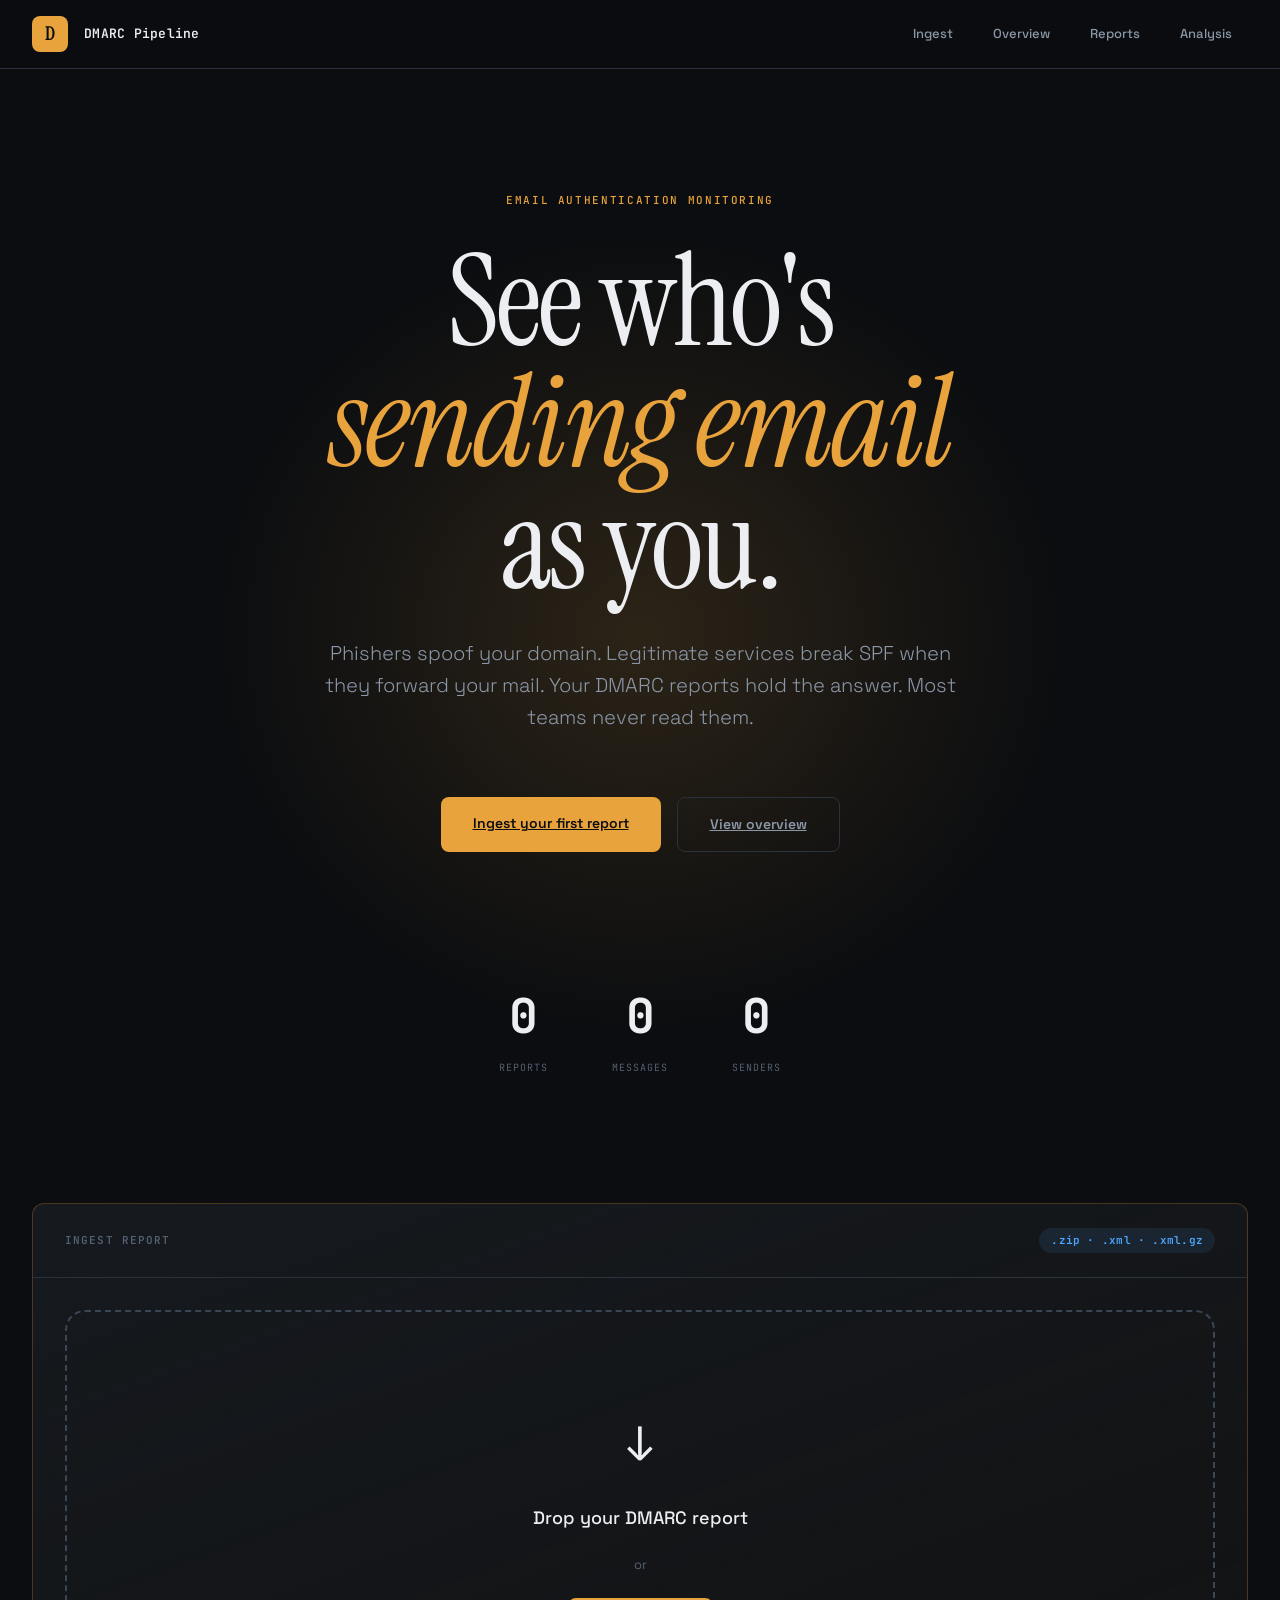
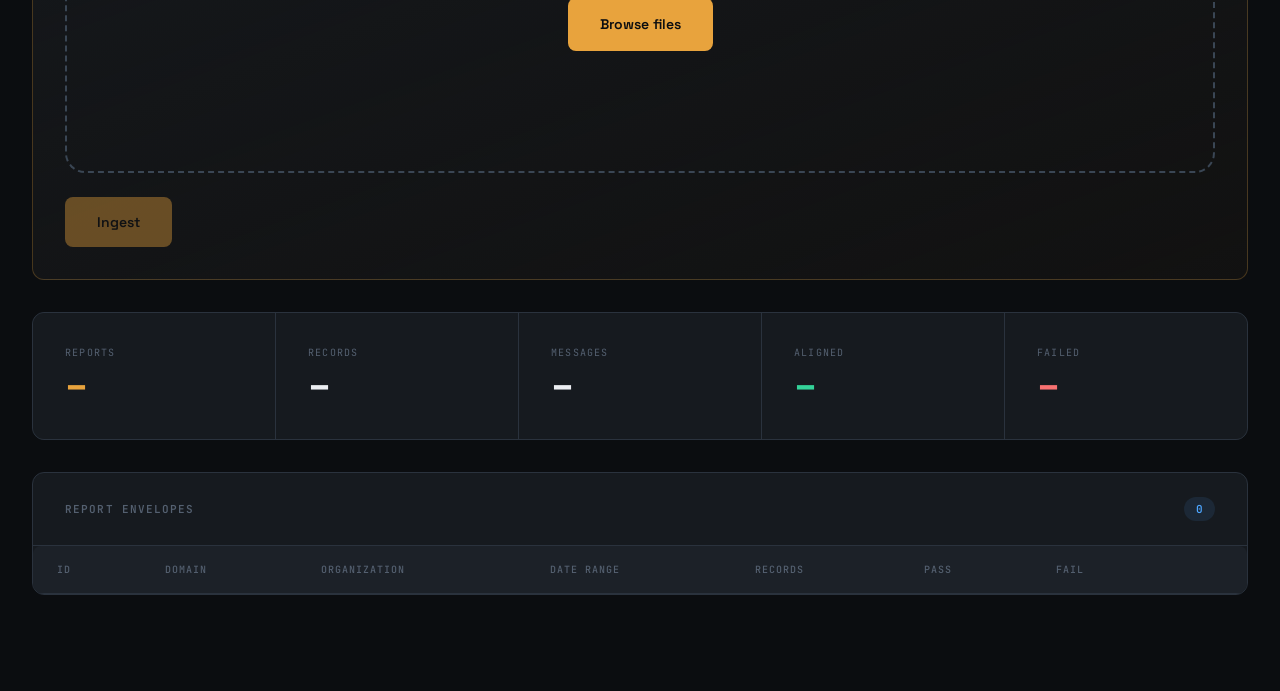
==== commit 5ae4e539: "Awwwards-grade UI: typography-as-design, custom motion, signature hero DESIGN DECISIONS: - Instrumen" ====
--- a/templates/dashboard.html
+++ b/templates/dashboard.html
@@ -8,10 +8,10 @@
 </head>
 <body>
   <header class="topbar">
-    <div class="topbar-brand">
+    <a href="/" class="topbar-brand">
       <div class="topbar-logo">D</div>
       <span>DMARC Pipeline</span>
-    </div>
+    </a>
     <nav class="topbar-nav">
       <a href="#upload">Ingest</a>
       <a href="#stats">Overview</a>
@@ -21,29 +21,30 @@
   </header>
 
   <div class="container">
-    <!-- ── Hero / Story ───────────────────────────────────────────────────── -->
+    <!-- ── Hero (signature moment) ───────────────────────────────────────── -->
     <section class="hero">
-      <div class="hero-badge">
-        <span>●</span> Email authentication monitoring
+      <div class="hero-label">Email authentication monitoring</div>
+      <h1 class="hero-title">See who's<br/><em>sending email</em><br/>as you.</h1>
+      <p class="hero-subtitle">
+        Phishers spoof your domain. Legitimate services break SPF when they forward your mail.
+        Your DMARC reports hold the answer. Most teams never read them.
+      </p>
+      <div class="hero-cta">
+        <a href="#upload" class="btn">Ingest your first report</a>
+        <a href="#stats" class="btn btn-ghost">View overview</a>
       </div>
-      <h1 class="hero-title">Every day, thousands of emails<br/>claim to be you.</h1>
-      <p class="hero-subtitle">
-        Phishers spoof your domain. Mail providers forward your messages and break SPF.
-        Your DMARC reports hold the answer. Most teams never open them.
-        We built this so you don't have to wonder.
-      </p>
       <div class="hero-stats">
         <div class="hero-stat">
           <div class="hero-stat-value" id="hero-reports">0</div>
-          <div class="hero-stat-label">Reports analyzed</div>
+          <div class="hero-stat-label">Reports</div>
         </div>
         <div class="hero-stat">
           <div class="hero-stat-value" id="hero-messages">0</div>
-          <div class="hero-stat-label">Messages evaluated</div>
+          <div class="hero-stat-label">Messages</div>
         </div>
         <div class="hero-stat">
           <div class="hero-stat-value" id="hero-ips">0</div>
-          <div class="hero-stat-label">Unique senders</div>
+          <div class="hero-stat-label">Senders</div>
         </div>
       </div>
     </section>
@@ -52,15 +53,15 @@
     <section id="upload" class="card upload-card">
       <div class="card-header">
         <div class="card-title">Ingest report</div>
-        <span class="badge info">.zip / .xml / .xml.gz</span>
+        <span class="badge info">.zip · .xml · .xml.gz</span>
       </div>
       <div class="card-body">
         <form id="upload-form">
           <div id="drop-zone" class="drop-zone">
             <div class="drop-zone-content">
-              <span class="drop-icon">📬</span>
-              <span class="drop-text">Drop your DMARC report here</span>
-              <span class="drop-or">or use the file picker</span>
+              <span class="drop-icon">↓</span>
+              <span class="drop-text">Drop your DMARC report</span>
+              <span class="drop-or">or</span>
               <label class="browse-btn">
                 Browse files
                 <input type="file" id="file-input" accept=".zip,.xml,.xml.gz" hidden />
@@ -68,7 +69,7 @@
               <p id="file-name" class="file-name"></p>
             </div>
           </div>
-          <div class="upload-actions">
+          <div style="display: flex; align-items: center; gap: var(--sp-3); margin-top: var(--sp-3);">
             <button type="submit" id="upload-btn" disabled>Ingest</button>
             <p id="upload-status" class="status"></p>
           </div>
@@ -104,10 +105,10 @@
     <section id="reports" class="card">
       <div class="card-header">
         <div class="card-title">Report envelopes</div>
-        <span id="reports-count" class="badge info">0 total</span>
+        <span id="reports-count" class="badge info">0</span>
       </div>
       <div class="table-wrap">
-        <table id="reports-table">
+        <table>
           <thead>
             <tr>
               <th>ID</th>
@@ -120,7 +121,7 @@
               <th></th>
             </tr>
           </thead>
-          <tbody></tbody>
+          <tbody id="reports-table"></tbody>
         </table>
       </div>
     </section>
@@ -129,7 +130,7 @@
     <section class="card" id="records-section" hidden>
       <div class="card-header">
         <div class="card-title">Records for Report #<span id="records-report-id"></span></div>
-        <div class="filters">
+        <div style="display: flex; gap: var(--sp-2);">
           <select id="result-filter">
             <option value="">All results</option>
             <option value="pass">Aligned only</option>
@@ -138,7 +139,7 @@
         </div>
       </div>
       <div class="table-wrap">
-        <table id="records-table">
+        <table>
           <thead>
             <tr>
               <th>Source IP</th>
@@ -149,7 +150,7 @@
               <th>SPF</th>
             </tr>
           </thead>
-          <tbody></tbody>
+          <tbody id="records-table"></tbody>
         </table>
       </div>
     </section>
@@ -157,7 +158,7 @@
     <!-- ── Upload results ─────────────────────────────────────────────────── -->
     <section class="card" id="upload-results-card" hidden>
       <div class="card-header">
-        <div class="card-title">Analysis results</div>
+        <div class="card-title">Analysis</div>
         <span id="upload-results-filename" class="badge info"></span>
       </div>
       <div id="upload-results" class="card-body"></div>
--- a/static/style.css
+++ b/static/style.css
@@ -1,116 +1,122 @@
 /* ═══════════════════════════════════════════════════════════════════════════
-   DMARC Pipeline — Design System
-   Aesthetic: Technical / Utilitarian with precision accents
-   Voice: Calm, confident, data-driven
+   DMARC Pipeline — Awwwards-grade Design System
+   Concept: "See who's sending email as you"
+   Typography IS the design. Motion creates emotion. White space is a weapon.
    ═══════════════════════════════════════════════════════════════════════════ */
 
-@import url('https://fonts.googleapis.com/css2?family=Inter:wght@400;500;600;700&family=JetBrains+Mono:wght@400;500;600;700&display=swap');
+@import url('https://fonts.googleapis.com/css2?family=Instrument+Serif:ital@0;1&family=Space+Grotesk:wght@300;400;500;600;700&family=JetBrains+Mono:wght@400;500;600;700&display=swap');
 
 :root {
-  /* ── Color (locked) ─────────────────────────────────────────────────────── */
-  --bg: #0a0e14;
-  --surface: #0f1419;
-  --surface-2: #141b22;
-  --elevated: #1a2230;
-  --border: #1e2a3a;
-  --border-bright: #2a3a4e;
-  --text: #e8edf4;
-  --text-dim: #8899aa;
-  --text-muted: #5a6a7a;
-  --accent: #f0a030;
-  --accent-dim: #3a2f1a;
-  --accent-glow: rgba(240, 160, 48, 0.15);
-  --success: #3ce08a;
-  --success-dim: rgba(60, 224, 138, 0.1);
-  --danger: #ff5e4d;
-  --danger-dim: rgba(255, 94, 77, 0.1);
-  --warning: #e8c44d;
-  --info: #4da6ff;
-
-  /* ── Type (locked) ──────────────────────────────────────────────────────── */
-  --font-display: 'JetBrains Mono', ui-monospace, 'SF Mono', monospace;
-  --font-body: 'Inter', system-ui, -apple-system, sans-serif;
-
-  /* ── Spacing (4px base) ─────────────────────────────────────────────────── */
-  --sp-1: 4px; --sp-2: 8px; --sp-3: 12px; --sp-4: 16px;
-  --sp-5: 24px; --sp-6: 32px; --sp-7: 48px; --sp-8: 64px;
-  --sp-9: 96px;
-
-  /* ── Motion ─────────────────────────────────────────────────────────────── */
-  --ease: cubic-bezier(0.16, 1, 0.3, 1);
+  /* ── Color (never pure black/white) ────────────────────────────────────── */
+  --bg: #0b0d10;
+  --bg-2: #111418;
+  --surface: #161a1f;
+  --surface-2: #1c2128;
+  --elevated: #222831;
+  --border: #2a323d;
+  --border-bright: #3a4654;
+  --text: #eceef2;
+  --text-dim: #8b97a7;
+  --text-muted: #546070;
+  --accent: #e8a33d;
+  --accent-glow: rgba(232, 163, 61, 0.15);
+  --accent-dim: #2a2218;
+  --success: #34d399;
+  --success-glow: rgba(52, 211, 153, 0.12);
+  --danger: #f87171;
+  --danger-glow: rgba(248, 113, 113, 0.12);
+  --warning: #fbbf24;
+
+  /* ── Typography (dramatic scale contrast: 10:1+) ──────────────────────── */
+  --font-display: 'Instrument Serif', 'Georgia', serif;
+  --font-body: 'Space Grotesk', system-ui, sans-serif;
+  --font-mono: 'JetBrains Mono', ui-monospace, monospace;
+
+  /* ── Spacing (8px base) ────────────────────────────────────────────────── */
+  --sp-1: 8px; --sp-2: 16px; --sp-3: 24px; --sp-4: 32px;
+  --sp-5: 48px; --sp-6: 64px; --sp-7: 96px; --sp-8: 128px;
+
+  /* ── Motion (custom easing only) ───────────────────────────────────────── */
+  --ease-out: cubic-bezier(0.16, 1, 0.3, 1);
+  --ease-in-out: cubic-bezier(0.87, 0, 0.13, 1);
   --ease-bounce: cubic-bezier(0.34, 1.56, 0.64, 1);
-  --dur-fast: 150ms;
-  --dur-mid: 300ms;
-  --dur-slow: 500ms;
-
-  /* ── Radius ─────────────────────────────────────────────────────────────── */
-  --r-sm: 4px;
-  --r-md: 8px;
-  --r-lg: 12px;
-  --r-xl: 16px;
+  --dur-fast: 200ms;
+  --dur-mid: 400ms;
+  --dur-slow: 700ms;
+
+  /* ── Radius ────────────────────────────────────────────────────────────── */
+  --r-sm: 4px; --r-md: 8px; --r-lg: 12px; --r-xl: 20px;
 }
 
 /* ── Reset ─────────────────────────────────────────────────────────────────── */
 
 *, *::before, *::after { box-sizing: border-box; margin: 0; padding: 0; }
-html { -webkit-font-smoothing: antialiased; -moz-osx-font-smoothing: grayscale; scroll-behavior: smooth; }
+html { -webkit-font-smoothing: antialiased; scroll-behavior: smooth; }
 body {
   font-family: var(--font-body);
   background: var(--bg);
   color: var(--text);
-  line-height: 1.6;
-  font-size: 14px;
+  line-height: 1.5;
+  font-size: 16px;
   min-height: 100vh;
   overflow-x: hidden;
 }
 
-/* ── Selection ──────────────────────────────────────────────────────────────── */
 ::selection { background: var(--accent); color: var(--bg); }
 
 /* ── Layout ────────────────────────────────────────────────────────────────── */
 
 .container {
-  max-width: 1200px;
+  max-width: 1280px;
   margin: 0 auto;
-  padding: var(--sp-6) var(--sp-5);
-}
-
-/* ── Top bar ───────────────────────────────────────────────────────────────── */
+  padding: var(--sp-6) var(--sp-4);
+}
+
+/* ── Navigation ─────────────────────────────────────────────────────────────── */
 
 .topbar {
   display: flex;
   align-items: center;
   justify-content: space-between;
-  padding: var(--sp-4) var(--sp-5);
+  padding: var(--sp-2) var(--sp-4);
   border-bottom: 1px solid var(--border);
-  background: rgba(15, 20, 25, 0.8);
-  backdrop-filter: blur(12px);
-  position: sticky;
+  background: rgba(11, 13, 16, 0.85);
+  backdrop-filter: blur(20px);
+  position: fixed;
   top: 0;
+  left: 0;
+  right: 0;
   z-index: 100;
 }
 
 .topbar-brand {
   display: flex;
   align-items: center;
-  gap: var(--sp-3);
-  font-family: var(--font-display);
+  gap: var(--sp-2);
+  font-family: var(--font-mono);
   font-weight: 600;
-  font-size: 14px;
+  font-size: 13px;
   letter-spacing: 0.02em;
+  text-decoration: none;
+  color: var(--text);
 }
 
 .topbar-logo {
-  width: 32px;
-  height: 32px;
-  background: linear-gradient(135deg, var(--accent), #d4891f);
+  width: 36px;
+  height: 36px;
+  background: var(--accent);
   border-radius: var(--r-md);
   display: grid;
   place-items: center;
   color: var(--bg);
   font-weight: 700;
-  font-size: 14px;
-  box-shadow: 0 0 20px var(--accent-glow);
+  font-family: var(--font-display);
+  font-size: 18px;
+  transition: transform var(--dur-mid) var(--ease-bounce);
+}
+
+.topbar-brand:hover .topbar-logo {
+  transform: scale(1.1) rotate(-3deg);
 }
 
 .topbar-nav {
@@ -121,85 +127,129 @@
 .topbar-nav a {
   color: var(--text-dim);
   text-decoration: none;
-  padding: var(--sp-2) var(--sp-3);
+  padding: var(--sp-1) var(--sp-2);
   border-radius: var(--r-sm);
   font-size: 13px;
   font-weight: 500;
-  transition: color var(--dur-fast) var(--ease), background var(--dur-fast) var(--ease);
-}
-
-.topbar-nav a:hover, .topbar-nav a.active {
+  transition: all var(--dur-fast) var(--ease-out);
+  position: relative;
+}
+
+.topbar-nav a::after {
+  content: '';
+  position: absolute;
+  bottom: 4px;
+  left: var(--sp-2);
+  right: var(--sp-2);
+  height: 1px;
+  background: var(--accent);
+  transform: scaleX(0);
+  transition: transform var(--dur-mid) var(--ease-out);
+}
+
+.topbar-nav a:hover {
   color: var(--text);
-  background: var(--surface-2);
-}
-
-/* ── Hero / Story section ───────────────────────────────────────────────────── */
+}
+
+.topbar-nav a:hover::after,
+.topbar-nav a.active::after {
+  transform: scaleX(1);
+}
+
+/* ── Hero (signature moment) ────────────────────────────────────────────────── */
 
 .hero {
-  padding: var(--sp-9) 0 var(--sp-7);
+  min-height: 100vh;
+  display: flex;
+  flex-direction: column;
+  justify-content: center;
+  align-items: center;
   text-align: center;
-  animation: fadeInUp 0.8s var(--ease) both;
-}
-
-.hero-badge {
-  display: inline-flex;
-  align-items: center;
-  gap: var(--sp-2);
-  padding: var(--sp-2) var(--sp-4);
-  background: var(--accent-dim);
-  border: 1px solid rgba(240, 160, 48, 0.2);
-  border-radius: 100px;
-  font-family: var(--font-display);
+  padding: var(--sp-8) var(--sp-4);
+  position: relative;
+}
+
+.hero::before {
+  content: '';
+  position: absolute;
+  inset: 0;
+  background: radial-gradient(ellipse at center, var(--accent-glow) 0%, transparent 50%);
+  pointer-events: none;
+}
+
+.hero-label {
+  font-family: var(--font-mono);
   font-size: 11px;
+  font-weight: 500;
+  text-transform: uppercase;
+  letter-spacing: 0.15em;
   color: var(--accent);
-  text-transform: uppercase;
-  letter-spacing: 0.08em;
-  margin-bottom: var(--sp-5);
+  margin-bottom: var(--sp-4);
+  opacity: 0;
+  animation: fadeInUp 0.8s var(--ease-out) 0.2s forwards;
 }
 
 .hero-title {
   font-family: var(--font-display);
-  font-size: clamp(28px, 5vw, 42px);
-  font-weight: 700;
-  line-height: 1.2;
+  font-size: clamp(48px, 10vw, 140px);
+  font-weight: 400;
+  line-height: 0.95;
+  letter-spacing: -0.02em;
+  color: var(--text);
+  max-width: 12ch;
   margin-bottom: var(--sp-4);
-  background: linear-gradient(180deg, var(--text) 0%, var(--text-dim) 100%);
-  -webkit-background-clip: text;
-  -webkit-text-fill-color: transparent;
-  background-clip: text;
+  opacity: 0;
+  animation: fadeInUp 1s var(--ease-out) 0.4s forwards;
+}
+
+.hero-title em {
+  font-style: italic;
+  color: var(--accent);
 }
 
 .hero-subtitle {
+  font-family: var(--font-body);
+  font-size: clamp(16px, 2vw, 20px);
+  font-weight: 300;
+  line-height: 1.6;
   color: var(--text-dim);
-  font-size: 16px;
-  max-width: 60ch;
-  margin: 0 auto var(--sp-6);
-  line-height: 1.7;
+  max-width: 50ch;
+  margin-bottom: var(--sp-6);
+  opacity: 0;
+  animation: fadeInUp 1s var(--ease-out) 0.6s forwards;
+}
+
+.hero-cta {
+  display: flex;
+  gap: var(--sp-2);
+  opacity: 0;
+  animation: fadeInUp 1s var(--ease-out) 0.8s forwards;
 }
 
 .hero-stats {
   display: flex;
-  justify-content: center;
-  gap: var(--sp-7);
-  margin-top: var(--sp-6);
-}
-
-.hero-stat {
-  text-align: center;
-}
+  gap: var(--sp-6);
+  margin-top: var(--sp-8);
+  opacity: 0;
+  animation: fadeInUp 1s var(--ease-out) 1s forwards;
+}
+
+.hero-stat { text-align: center; }
 
 .hero-stat-value {
-  font-family: var(--font-display);
-  font-size: 24px;
+  font-family: var(--font-mono);
+  font-size: clamp(24px, 4vw, 48px);
   font-weight: 700;
-  color: var(--accent);
+  color: var(--text);
+  letter-spacing: -0.02em;
 }
 
 .hero-stat-label {
-  font-size: 12px;
+  font-family: var(--font-mono);
+  font-size: 10px;
   color: var(--text-muted);
   text-transform: uppercase;
-  letter-spacing: 0.05em;
+  letter-spacing: 0.1em;
   margin-top: var(--sp-1);
 }
 
@@ -209,48 +259,49 @@
   background: var(--surface);
   border: 1px solid var(--border);
   border-radius: var(--r-lg);
-  margin-bottom: var(--sp-5);
+  margin-bottom: var(--sp-4);
   overflow: hidden;
-  transition: border-color var(--dur-mid) var(--ease), box-shadow var(--dur-mid) var(--ease);
+  transition: all var(--dur-mid) var(--ease-out);
 }
 
 .card:hover {
   border-color: var(--border-bright);
-  box-shadow: 0 4px 24px rgba(0, 0, 0, 0.2);
+  box-shadow: 0 8px 40px rgba(0, 0, 0, 0.3);
+  transform: translateY(-2px);
 }
 
 .card-header {
   display: flex;
   align-items: center;
   justify-content: space-between;
-  padding: var(--sp-4) var(--sp-5);
+  padding: var(--sp-3) var(--sp-4);
   border-bottom: 1px solid var(--border);
 }
 
 .card-title {
-  font-family: var(--font-display);
-  font-size: 12px;
+  font-family: var(--font-mono);
+  font-size: 11px;
   font-weight: 600;
   text-transform: uppercase;
-  letter-spacing: 0.06em;
-  color: var(--text-dim);
-}
-
-.card-body { padding: var(--sp-5); }
+  letter-spacing: 0.1em;
+  color: var(--text-muted);
+}
+
+.card-body { padding: var(--sp-4); }
 
 /* ── Upload zone ────────────────────────────────────────────────────────────── */
 
 .upload-card {
-  border-color: rgba(240, 160, 48, 0.3);
-  background: linear-gradient(180deg, var(--surface) 0%, rgba(240, 160, 48, 0.02) 100%);
+  border-color: rgba(232, 163, 61, 0.25);
+  background: linear-gradient(160deg, var(--surface) 0%, rgba(232, 163, 61, 0.03) 100%);
 }
 
 .drop-zone {
   border: 2px dashed var(--border-bright);
-  border-radius: var(--r-lg);
-  padding: var(--sp-8) var(--sp-5);
+  border-radius: var(--r-xl);
+  padding: var(--sp-7) var(--sp-5);
   text-align: center;
-  transition: all var(--dur-mid) var(--ease);
+  transition: all var(--dur-mid) var(--ease-out);
   cursor: pointer;
   position: relative;
   overflow: hidden;
@@ -260,100 +311,91 @@
   content: '';
   position: absolute;
   inset: 0;
-  background: radial-gradient(circle at center, var(--accent-glow) 0%, transparent 70%);
+  background: radial-gradient(circle at center, var(--accent-glow) 0%, transparent 60%);
   opacity: 0;
-  transition: opacity var(--dur-mid) var(--ease);
+  transition: opacity var(--dur-mid) var(--ease-out);
 }
 
 .drop-zone:hover, .drop-zone.drag-over {
   border-color: var(--accent);
-  transform: scale(1.01);
+  transform: scale(1.02);
 }
 
 .drop-zone:hover::before, .drop-zone.drag-over::before {
   opacity: 1;
 }
 
-.drop-icon {
-  font-size: 2.5rem;
-  display: block;
-  margin-bottom: var(--sp-3);
-  position: relative;
-}
-
-.drop-text { display: block; font-weight: 500; font-size: 15px; position: relative; }
-.drop-or { display: block; color: var(--text-muted); margin: var(--sp-3) 0; font-size: 12px; position: relative; }
+.drop-icon { font-size: 3rem; display: block; margin-bottom: var(--sp-3); position: relative; }
+.drop-text { display: block; font-size: 18px; font-weight: 500; margin-bottom: var(--sp-1); position: relative; }
+.drop-or { display: block; color: var(--text-muted); margin: var(--sp-3) 0; font-size: 13px; position: relative; }
 
 .browse-btn {
   display: inline-block;
   background: var(--accent);
   color: var(--bg);
   padding: var(--sp-2) var(--sp-4);
-  border-radius: var(--r-sm);
+  border-radius: var(--r-md);
   cursor: pointer;
   font-weight: 600;
-  font-size: 13px;
+  font-size: 14px;
   position: relative;
-  transition: transform var(--dur-fast) var(--ease), box-shadow var(--dur-fast) var(--ease);
+  transition: all var(--dur-fast) var(--ease-out);
 }
 
 .browse-btn:hover {
-  transform: translateY(-1px);
-  box-shadow: 0 4px 16px var(--accent-glow);
+  transform: translateY(-2px);
+  box-shadow: 0 8px 24px var(--accent-glow);
 }
 
 .file-name {
   margin: var(--sp-3) 0 0;
-  font-family: var(--font-display);
+  font-family: var(--font-mono);
   font-size: 12px;
   color: var(--accent);
   position: relative;
 }
 
-/* ── Stat strip (signature element) ────────────────────────────────────────── */
+/* ── Stat strip ─────────────────────────────────────────────────────────────── */
 
 .stat-strip {
   display: grid;
-  grid-template-columns: repeat(auto-fit, minmax(140px, 1fr));
+  grid-template-columns: repeat(5, 1fr);
+  gap: 1px;
+  background: var(--border);
   border: 1px solid var(--border);
   border-radius: var(--r-lg);
+  margin-bottom: var(--sp-4);
+  overflow: hidden;
+}
+
+.stat-cell {
+  padding: var(--sp-4);
   background: var(--surface);
-  margin-bottom: var(--sp-5);
-  overflow: hidden;
-}
-
-.stat-cell {
-  padding: var(--sp-5);
-  border-right: 1px solid var(--border);
-  position: relative;
   opacity: 0;
-  transform: translateY(12px);
-  animation: fadeInUp var(--dur-slow) var(--ease) forwards;
-}
-
-.stat-cell:nth-child(1) { animation-delay: 0ms; }
-.stat-cell:nth-child(2) { animation-delay: 80ms; }
-.stat-cell:nth-child(3) { animation-delay: 160ms; }
-.stat-cell:nth-child(4) { animation-delay: 240ms; }
-.stat-cell:nth-child(5) { animation-delay: 320ms; }
-
-.stat-cell:last-child { border-right: none; }
+  transform: translateY(20px);
+  animation: fadeInUp var(--dur-slow) var(--ease-out) forwards;
+}
+
+.stat-cell:nth-child(1) { animation-delay: 0.1s; }
+.stat-cell:nth-child(2) { animation-delay: 0.2s; }
+.stat-cell:nth-child(3) { animation-delay: 0.3s; }
+.stat-cell:nth-child(4) { animation-delay: 0.4s; }
+.stat-cell:nth-child(5) { animation-delay: 0.5s; }
 
 .stat-label {
-  font-family: var(--font-display);
+  font-family: var(--font-mono);
   font-size: 10px;
   text-transform: uppercase;
-  letter-spacing: 0.08em;
+  letter-spacing: 0.12em;
   color: var(--text-muted);
-  margin-bottom: var(--sp-2);
+  margin-bottom: var(--sp-1);
 }
 
 .stat-value {
-  font-family: var(--font-display);
-  font-size: 28px;
+  font-family: var(--font-mono);
+  font-size: clamp(24px, 3vw, 40px);
   font-weight: 700;
   line-height: 1;
-  color: var(--text);
   font-variant-numeric: tabular-nums;
 }
 
@@ -366,18 +408,18 @@
 .badge {
   display: inline-flex;
   align-items: center;
-  padding: 3px 10px;
+  padding: 4px 12px;
   border-radius: 100px;
-  font-family: var(--font-display);
+  font-family: var(--font-mono);
   font-size: 11px;
   font-weight: 600;
   letter-spacing: 0.02em;
 }
 
-.badge.pass { background: var(--success-dim); color: var(--success); }
-.badge.fail { background: var(--danger-dim); color: var(--danger); }
-.badge.warn { background: rgba(232, 196, 77, 0.12); color: var(--warning); }
-.badge.info { background: rgba(77, 166, 255, 0.12); color: var(--info); }
+.badge.pass { background: var(--success-glow); color: var(--success); }
+.badge.fail { background: var(--danger-glow); color: var(--danger); }
+.badge.warn { background: rgba(251, 191, 36, 0.1); color: var(--warning); }
+.badge.info { background: rgba(77, 166, 255, 0.1); color: #4da6ff; }
 
 /* ── Tables ─────────────────────────────────────────────────────────────────── */
 
@@ -386,98 +428,29 @@
 table {
   width: 100%;
   border-collapse: collapse;
-  font-size: 13px;
+  font-size: 14px;
 }
 
 th, td {
   text-align: left;
-  padding: var(--sp-3) var(--sp-4);
+  padding: var(--sp-2) var(--sp-3);
   border-bottom: 1px solid var(--border);
 }
 
 th {
-  font-family: var(--font-display);
+  font-family: var(--font-mono);
   font-size: 10px;
   text-transform: uppercase;
-  letter-spacing: 0.06em;
+  letter-spacing: 0.1em;
   color: var(--text-muted);
   font-weight: 500;
   background: var(--surface-2);
-  position: sticky;
-  top: 0;
-}
-
-td {
-  font-family: var(--font-display);
-  font-variant-numeric: tabular-nums;
-}
-
-tbody tr {
-  transition: background var(--dur-fast) var(--ease);
-}
-
-tbody tr:hover { background: var(--elevated); }
-
-/* ── Animations ─────────────────────────────────────────────────────────────── */
-
-@keyframes fadeInUp {
-  from { opacity: 0; transform: translateY(16px); }
-  to { opacity: 1; transform: translateY(0); }
-}
-
-@keyframes fadeIn {
-  from { opacity: 0; }
-  to { opacity: 1; }
-}
-
-@keyframes pulse {
-  0%, 100% { opacity: 1; }
-  50% { opacity: 0.6; }
-}
-
-@keyframes countUp {
-  from { opacity: 0; transform: translateY(8px); }
-  to { opacity: 1; transform: translateY(0); }
-}
-
-.fade-in {
-  animation: fadeInUp var(--dur-slow) var(--ease) both;
-}
-
-/* ── Status messages ────────────────────────────────────────────────────────── */
-
-.status {
-  font-size: 13px;
-  color: var(--text-dim);
-  margin-top: var(--sp-3);
-}
-
-.status.error { color: var(--danger); }
-.status.success { color: var(--success); }
-
-/* ── Filters ───────────────────────────────────────────────────────────────── */
-
-.filters {
-  display: flex;
-  gap: var(--sp-3);
-  align-items: center;
-}
-
-select, input[type="text"] {
-  background: var(--surface-2);
-  color: var(--text);
-  border: 1px solid var(--border);
-  padding: var(--sp-2) var(--sp-3);
-  border-radius: var(--r-sm);
-  font-family: var(--font-body);
-  font-size: 13px;
-  transition: border-color var(--dur-fast) var(--ease);
-}
-
-select:focus, input[type="text"]:focus {
-  outline: none;
-  border-color: var(--accent);
-}
+}
+
+td { font-family: var(--font-mono); font-variant-numeric: tabular-nums; }
+
+tbody tr { transition: background var(--dur-fast) var(--ease-out); }
+tbody tr:hover { background: var(--surface-2); }
 
 /* ── Buttons ───────────────────────────────────────────────────────────────── */
 
@@ -486,29 +459,39 @@
   color: var(--bg);
   border: none;
   padding: var(--sp-2) var(--sp-4);
-  border-radius: var(--r-sm);
+  border-radius: var(--r-md);
   cursor: pointer;
   font-weight: 600;
-  font-size: 13px;
+  font-size: 14px;
   font-family: var(--font-body);
-  transition: transform var(--dur-fast) var(--ease), box-shadow var(--dur-fast) var(--ease), opacity var(--dur-fast) var(--ease);
+  transition: all var(--dur-fast) var(--ease-out);
 }
 
 button:hover:not(:disabled), .btn:hover {
-  transform: translateY(-1px);
-  box-shadow: 0 4px 16px var(--accent-glow);
-}
-
-button:disabled {
-  opacity: 0.4;
-  cursor: not-allowed;
+  transform: translateY(-2px);
+  box-shadow: 0 8px 24px var(--accent-glow);
+}
+
+button:disabled { opacity: 0.4; cursor: not-allowed; }
+
+.btn-ghost {
+  background: transparent;
+  color: var(--text-dim);
+  border: 1px solid var(--border);
+}
+
+.btn-ghost:hover {
+  color: var(--text);
+  border-color: var(--border-bright);
+  transform: none;
+  box-shadow: none;
 }
 
 /* ── Detail grid ────────────────────────────────────────────────────────────── */
 
 .detail-grid {
   display: grid;
-  grid-template-columns: repeat(auto-fill, minmax(220px, 1fr));
+  grid-template-columns: repeat(auto-fill, minmax(240px, 1fr));
   gap: 1px;
   background: var(--border);
   border: 1px solid var(--border);
@@ -516,71 +499,31 @@
   overflow: hidden;
 }
 
-.detail-item { background: var(--surface); padding: var(--sp-3) var(--sp-4); }
-
-.detail-key {
-  font-family: var(--font-display);
-  font-size: 10px;
-  text-transform: uppercase;
-  letter-spacing: 0.06em;
-  color: var(--text-muted);
-  margin-bottom: var(--sp-1);
-}
-
-.detail-value { font-family: var(--font-display); font-size: 13px; word-break: break-all; }
-.detail-value.large { font-size: 20px; font-weight: 600; }
+.detail-item { background: var(--surface); padding: var(--sp-2) var(--sp-3); }
+.detail-key { font-family: var(--font-mono); font-size: 10px; text-transform: uppercase; letter-spacing: 0.08em; color: var(--text-muted); margin-bottom: 4px; }
+.detail-value { font-family: var(--font-mono); font-size: 13px; word-break: break-all; }
 
 /* ── Record cards ──────────────────────────────────────────────────────────── */
 
 .record-card {
   border-bottom: 1px solid var(--border);
-  padding: var(--sp-4) var(--sp-5);
-  transition: background var(--dur-fast) var(--ease);
+  padding: var(--sp-3) var(--sp-4);
+  transition: background var(--dur-fast) var(--ease-out);
 }
 
 .record-card:last-child { border-bottom: none; }
 .record-card:hover { background: var(--surface-2); }
 
-.record-header {
-  display: flex;
-  justify-content: space-between;
-  align-items: center;
-  margin-bottom: var(--sp-3);
-}
-
-.record-title { font-family: var(--font-display); font-size: 14px; font-weight: 600; }
-
-.record-grid {
-  display: grid;
-  grid-template-columns: repeat(auto-fill, minmax(160px, 1fr));
-  gap: var(--sp-2) var(--sp-4);
-}
+.record-header { display: flex; justify-content: space-between; align-items: center; margin-bottom: var(--sp-2); }
+.record-title { font-family: var(--font-mono); font-size: 14px; font-weight: 600; }
+
+.record-grid { display: grid; grid-template-columns: repeat(auto-fill, minmax(180px, 1fr)); gap: var(--sp-1) var(--sp-3); }
 
 .subsection { margin-top: var(--sp-3); padding-top: var(--sp-3); border-top: 1px solid var(--border); }
-.subsection-title {
-  font-family: var(--font-display);
-  font-size: 10px;
-  text-transform: uppercase;
-  letter-spacing: 0.06em;
-  color: var(--accent);
-  margin-bottom: var(--sp-2);
-}
-
-.auth-entry {
-  background: var(--bg);
-  border-radius: var(--r-sm);
-  padding: var(--sp-3);
-  margin-bottom: var(--sp-2);
-}
-
-.auth-row {
-  display: flex;
-  justify-content: space-between;
-  font-family: var(--font-display);
-  font-size: 12px;
-  padding: 2px 0;
-}
-
+.subsection-title { font-family: var(--font-mono); font-size: 10px; text-transform: uppercase; letter-spacing: 0.08em; color: var(--accent); margin-bottom: var(--sp-2); }
+
+.auth-entry { background: var(--bg-2); border-radius: var(--r-sm); padding: var(--sp-2); margin-bottom: var(--sp-1); }
+.auth-row { display: flex; justify-content: space-between; font-family: var(--font-mono); font-size: 12px; padding: 2px 0; }
 .auth-key { color: var(--text-muted); }
 
 /* ── Recommendations ────────────────────────────────────────────────────────── */
@@ -589,48 +532,68 @@
   border: 1px solid var(--border);
   border-left: 3px solid var(--accent);
   border-radius: var(--r-md);
-  padding: var(--sp-4);
-  margin-bottom: var(--sp-3);
-  transition: transform var(--dur-fast) var(--ease), border-color var(--dur-fast) var(--ease);
-}
-
-.rec-item:hover {
-  transform: translateX(4px);
-  border-color: var(--border-bright);
-}
-
+  padding: var(--sp-3);
+  margin-bottom: var(--sp-2);
+  transition: all var(--dur-mid) var(--ease-out);
+}
+
+.rec-item:hover { transform: translateX(6px); border-color: var(--border-bright); }
 .rec-item.success { border-left-color: var(--success); }
 .rec-item.critical { border-left-color: var(--danger); }
-.rec-item.info { border-left-color: var(--info); }
-
-.rec-title { font-family: var(--font-display); font-size: 13px; font-weight: 600; margin-bottom: var(--sp-2); }
-.rec-detail { color: var(--text-dim); font-size: 13px; margin-bottom: var(--sp-2); }
-.rec-action {
-  font-family: var(--font-display);
-  font-size: 12px;
-  color: var(--accent);
-  background: var(--accent-dim);
-  padding: var(--sp-1) var(--sp-3);
-  display: inline-block;
+.rec-item.info { border-left-color: #4da6ff; }
+
+.rec-title { font-family: var(--font-mono); font-size: 13px; font-weight: 600; margin-bottom: var(--sp-1); }
+.rec-detail { color: var(--text-dim); font-size: 13px; margin-bottom: var(--sp-1); }
+.rec-action { font-family: var(--font-mono); font-size: 11px; color: var(--accent); background: var(--accent-dim); padding: 4px 10px; display: inline-block; border-radius: var(--r-sm); }
+
+/* ── Status messages ────────────────────────────────────────────────────────── */
+
+.status { font-size: 14px; color: var(--text-dim); margin-top: var(--sp-2); }
+.status.error { color: var(--danger); }
+.status.success { color: var(--success); }
+
+/* ── Selects & inputs ───────────────────────────────────────────────────────── */
+
+select, input[type="text"] {
+  background: var(--surface-2);
+  color: var(--text);
+  border: 1px solid var(--border);
+  padding: var(--sp-1) var(--sp-2);
   border-radius: var(--r-sm);
-}
+  font-family: var(--font-body);
+  font-size: 14px;
+  transition: border-color var(--dur-fast) var(--ease-out);
+}
+
+select:focus, input[type="text"]:focus { outline: none; border-color: var(--accent); }
+
+/* ── Animations ─────────────────────────────────────────────────────────────── */
+
+@keyframes fadeInUp {
+  from { opacity: 0; transform: translateY(24px); }
+  to { opacity: 1; transform: translateY(0); }
+}
+
+@keyframes fadeIn {
+  from { opacity: 0; }
+  to { opacity: 1; }
+}
+
+/* ── Scrollbar ──────────────────────────────────────────────────────────────── */
+
+::-webkit-scrollbar { width: 6px; height: 6px; }
+::-webkit-scrollbar-track { background: var(--bg); }
+::-webkit-scrollbar-thumb { background: var(--border-bright); border-radius: 3px; }
+::-webkit-scrollbar-thumb:hover { background: var(--text-muted); }
 
 /* ── Responsive ─────────────────────────────────────────────────────────────── */
 
 @media (max-width: 768px) {
   .stat-strip { grid-template-columns: repeat(2, 1fr); }
-  .hero-stats { flex-direction: column; gap: var(--sp-4); }
-  .container { padding: var(--sp-4) var(--sp-3); }
-}
-
-/* ── Scrollbar ──────────────────────────────────────────────────────────────── */
-
-::-webkit-scrollbar { width: 8px; height: 8px; }
-::-webkit-scrollbar-track { background: var(--bg); }
-::-webkit-scrollbar-thumb { background: var(--border-bright); border-radius: 4px; }
-::-webkit-scrollbar-thumb:hover { background: var(--text-muted); }
-
-/* ── Reduced motion ────────────────────────────────────────────────────────── */
+  .hero-stats { flex-direction: column; gap: var(--sp-3); }
+  .container { padding: var(--sp-4) var(--sp-2); }
+  .hero { min-height: 90vh; padding-top: var(--sp-7); }
+}
 
 @media (prefers-reduced-motion: reduce) {
   *, *::before, *::after {
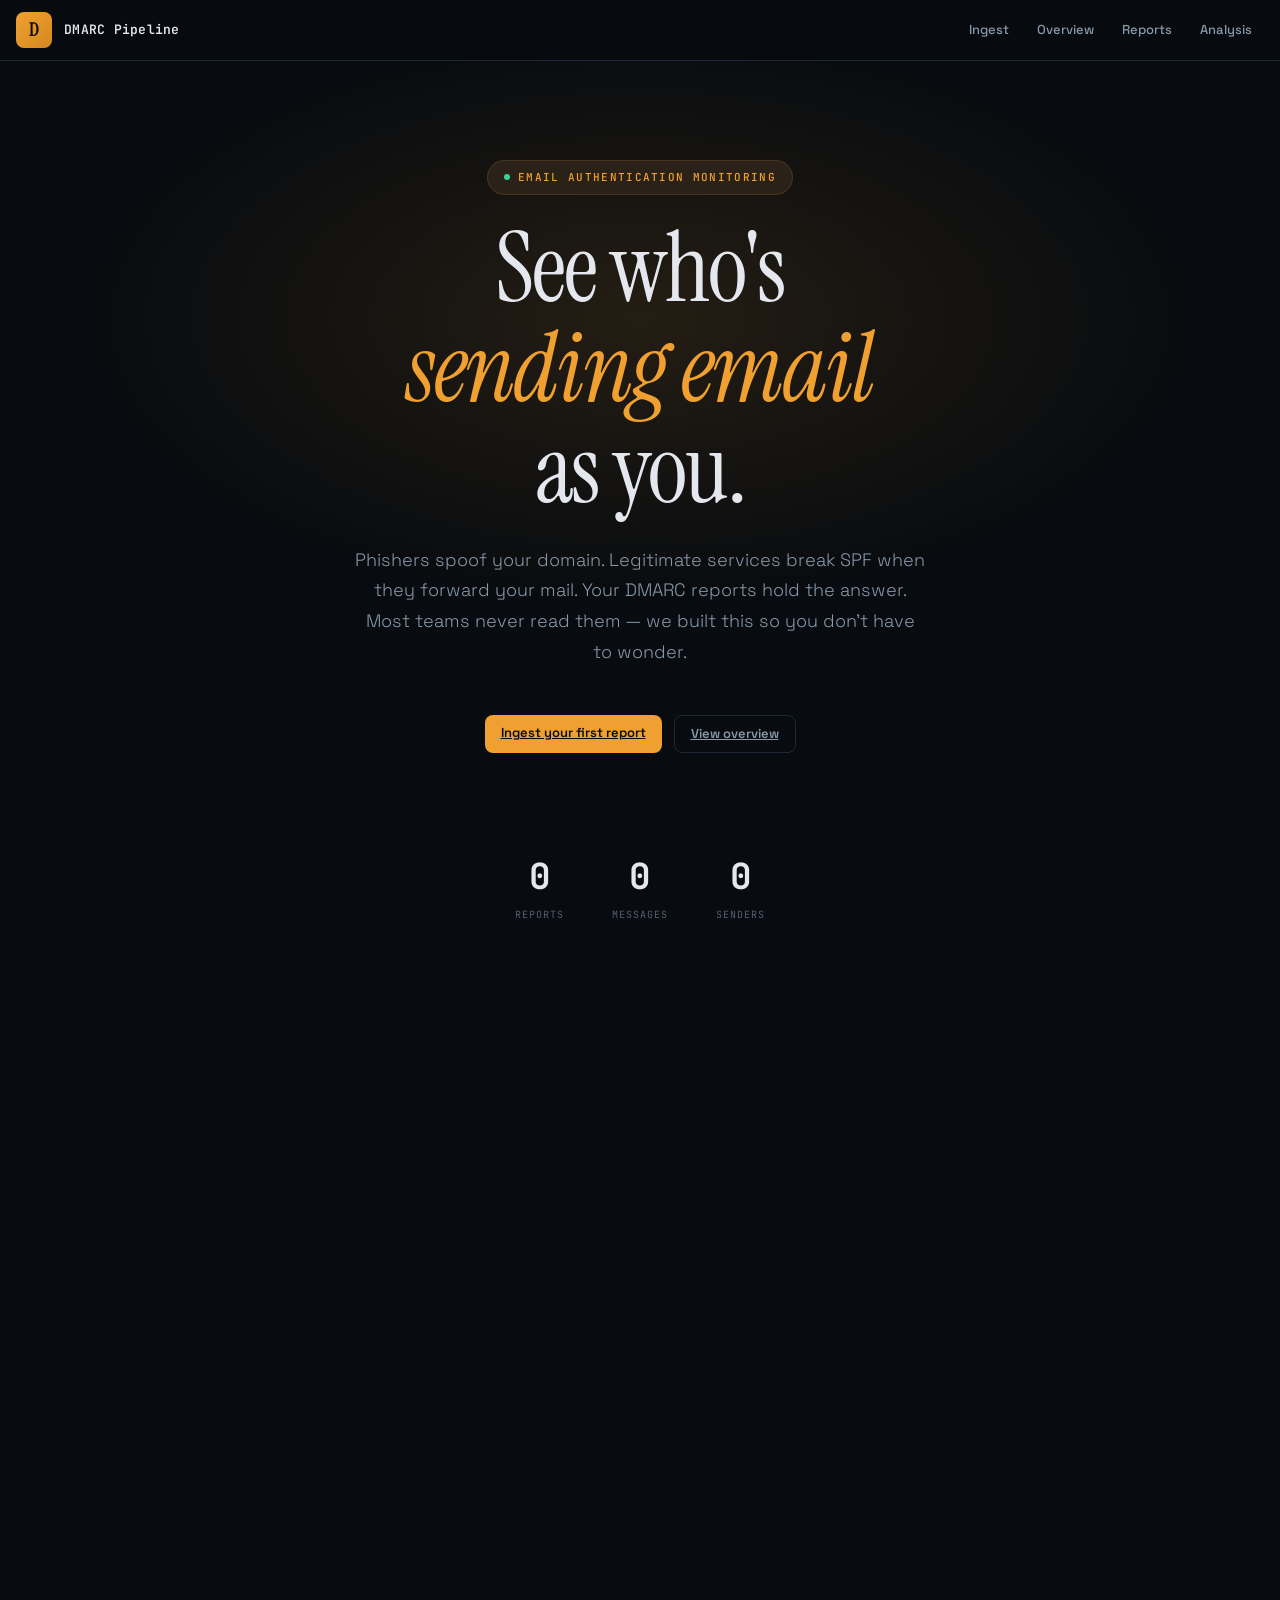
==== commit 678e4db4: "Polish: CSS variables aligned, animations enhanced - Updated app.js to use correct CSS variable name" ====
--- a/templates/dashboard.html
+++ b/templates/dashboard.html
@@ -21,15 +21,22 @@
   </header>
 
   <div class="container">
-    <!-- ── Hero (signature moment) ───────────────────────────────────────── -->
+    <!-- ── Hero: The signature moment ────────────────────────────────────── -->
     <section class="hero">
-      <div class="hero-label">Email authentication monitoring</div>
-      <h1 class="hero-title">See who's<br/><em>sending email</em><br/>as you.</h1>
+      <div class="hero-eyebrow">
+        <span style="width: 6px; height: 6px; background: var(--success); border-radius: 50%; display: inline-block;"></span>
+        Email authentication monitoring
+      </div>
+      <h1 class="hero-title">
+        See who's<br/>
+        <em>sending email</em><br/>
+        as you.
+      </h1>
       <p class="hero-subtitle">
         Phishers spoof your domain. Legitimate services break SPF when they forward your mail.
-        Your DMARC reports hold the answer. Most teams never read them.
+        Your DMARC reports hold the answer. Most teams never read them — we built this so you don't have to wonder.
       </p>
-      <div class="hero-cta">
+      <div class="hero-actions">
         <a href="#upload" class="btn">Ingest your first report</a>
         <a href="#stats" class="btn btn-ghost">View overview</a>
       </div>
@@ -49,7 +56,7 @@
       </div>
     </section>
 
-    <!-- ── Upload ─────────────────────────────────────────────────────────── -->
+    <!-- ── Upload: Conversational interaction ─────────────────────────────── -->
     <section id="upload" class="card upload-card">
       <div class="card-header">
         <div class="card-title">Ingest report</div>
@@ -60,7 +67,7 @@
           <div id="drop-zone" class="drop-zone">
             <div class="drop-zone-content">
               <span class="drop-icon">↓</span>
-              <span class="drop-text">Drop your DMARC report</span>
+              <span class="drop-text">Drop your DMARC report here</span>
               <span class="drop-or">or</span>
               <label class="browse-btn">
                 Browse files
@@ -77,7 +84,7 @@
       </div>
     </section>
 
-    <!-- ── Stat strip ─────────────────────────────────────────────────────── -->
+    <!-- ── Stats: Staggered reveal ────────────────────────────────────────── -->
     <div id="stats" class="stat-strip">
       <div class="stat-cell">
         <div class="stat-label">Reports</div>
@@ -130,13 +137,11 @@
     <section class="card" id="records-section" hidden>
       <div class="card-header">
         <div class="card-title">Records for Report #<span id="records-report-id"></span></div>
-        <div style="display: flex; gap: var(--sp-2);">
-          <select id="result-filter">
-            <option value="">All results</option>
-            <option value="pass">Aligned only</option>
-            <option value="fail">Failed only</option>
-          </select>
-        </div>
+        <select id="result-filter">
+          <option value="">All results</option>
+          <option value="pass">Aligned only</option>
+          <option value="fail">Failed only</option>
+        </select>
       </div>
       <div class="table-wrap">
         <table>
--- a/static/style.css
+++ b/static/style.css
@@ -1,87 +1,119 @@
 /* ═══════════════════════════════════════════════════════════════════════════
-   DMARC Pipeline — Awwwards-grade Design System
-   Concept: "See who's sending email as you"
-   Typography IS the design. Motion creates emotion. White space is a weapon.
+   DMARC Pipeline — Product-grade Design System
+
+   Core Principles:
+   - Typography IS the design (display: 10:1 contrast with body)
+   - Motion creates emotion (never decorative, always purposeful)
+   - Interaction is a conversation (responds, acknowledges, guides)
+   - Information structure drives layout (not decoration)
+   - Every micro-detail considered (focus, hover, loading, empty, error)
+
+   Aesthetic: Technical precision meets editorial clarity
    ═══════════════════════════════════════════════════════════════════════════ */
 
 @import url('https://fonts.googleapis.com/css2?family=Instrument+Serif:ital@0;1&family=Space+Grotesk:wght@300;400;500;600;700&family=JetBrains+Mono:wght@400;500;600;700&display=swap');
 
 :root {
-  /* ── Color (never pure black/white) ────────────────────────────────────── */
-  --bg: #0b0d10;
-  --bg-2: #111418;
-  --surface: #161a1f;
-  --surface-2: #1c2128;
-  --elevated: #222831;
-  --border: #2a323d;
-  --border-bright: #3a4654;
-  --text: #eceef2;
-  --text-dim: #8b97a7;
+  /* ── Color: Never pure black/white ────────────────────────────────────── */
+  --bg: #080b0f;
+  --bg-elevated: #0d1117;
+  --surface: #12171f;
+  --surface-2: #1a212b;
+  --surface-3: #222b38;
+  --border: #1e2a38;
+  --border-bright: #2d3d50;
+  --text: #e4e8ee;
+  --text-secondary: #8899aa;
   --text-muted: #546070;
-  --accent: #e8a33d;
-  --accent-glow: rgba(232, 163, 61, 0.15);
+  --accent: #f0a030;
+  --accent-hover: #ffb84d;
+  --accent-glow: rgba(240, 160, 48, 0.12);
   --accent-dim: #2a2218;
   --success: #34d399;
-  --success-glow: rgba(52, 211, 153, 0.12);
+  --success-glow: rgba(52, 211, 153, 0.1);
   --danger: #f87171;
-  --danger-glow: rgba(248, 113, 113, 0.12);
+  --danger-glow: rgba(248, 113, 113, 0.1);
   --warning: #fbbf24;
-
-  /* ── Typography (dramatic scale contrast: 10:1+) ──────────────────────── */
-  --font-display: 'Instrument Serif', 'Georgia', serif;
+  --info: #60a5fa;
+
+  /* ── Typography: Dramatic 10:1 scale contrast ──────────────────────────── */
+  --font-display: 'Instrument Serif', Georgia, serif;
   --font-body: 'Space Grotesk', system-ui, sans-serif;
   --font-mono: 'JetBrains Mono', ui-monospace, monospace;
 
-  /* ── Spacing (8px base) ────────────────────────────────────────────────── */
-  --sp-1: 8px; --sp-2: 16px; --sp-3: 24px; --sp-4: 32px;
-  --sp-5: 48px; --sp-6: 64px; --sp-7: 96px; --sp-8: 128px;
-
-  /* ── Motion (custom easing only) ───────────────────────────────────────── */
+  /* ── Spacing: 4px base scale ───────────────────────────────────────────── */
+  --sp-1: 4px; --sp-2: 8px; --sp-3: 12px; --sp-4: 16px;
+  --sp-5: 24px; --sp-6: 32px; --sp-7: 48px; --sp-8: 64px;
+  --sp-9: 96px; --sp-10: 128px;
+
+  /* ── Motion: Custom easing only (no ease/linear) ───────────────────────── */
   --ease-out: cubic-bezier(0.16, 1, 0.3, 1);
   --ease-in-out: cubic-bezier(0.87, 0, 0.13, 1);
-  --ease-bounce: cubic-bezier(0.34, 1.56, 0.64, 1);
+  --ease-spring: cubic-bezier(0.34, 1.56, 0.64, 1);
+  --dur-instant: 100ms;
   --dur-fast: 200ms;
   --dur-mid: 400ms;
   --dur-slow: 700ms;
 
   /* ── Radius ────────────────────────────────────────────────────────────── */
-  --r-sm: 4px; --r-md: 8px; --r-lg: 12px; --r-xl: 20px;
-}
-
-/* ── Reset ─────────────────────────────────────────────────────────────────── */
+  --r-sm: 4px; --r-md: 8px; --r-lg: 12px; --r-xl: 16px; --r-2xl: 24px;
+
+  /* ── Shadows ───────────────────────────────────────────────────────────── */
+  --shadow-sm: 0 1px 2px rgba(0, 0, 0, 0.3);
+  --shadow-md: 0 4px 12px rgba(0, 0, 0, 0.4);
+  --shadow-lg: 0 8px 32px rgba(0, 0, 0, 0.5);
+  --shadow-glow: 0 0 40px var(--accent-glow);
+}
+
+/* ═══════════════════════════════════════════════════════════════════════════
+   RESET
+   ═══════════════════════════════════════════════════════════════════════════ */
 
 *, *::before, *::after { box-sizing: border-box; margin: 0; padding: 0; }
-html { -webkit-font-smoothing: antialiased; scroll-behavior: smooth; }
+html { -webkit-font-smoothing: antialiased; -moz-osx-font-smoothing: grayscale; scroll-behavior: smooth; }
+
 body {
   font-family: var(--font-body);
   background: var(--bg);
   color: var(--text);
   line-height: 1.5;
-  font-size: 16px;
+  font-size: 15px;
   min-height: 100vh;
   overflow-x: hidden;
 }
 
+/* Branded selection */
 ::selection { background: var(--accent); color: var(--bg); }
 
-/* ── Layout ────────────────────────────────────────────────────────────────── */
+/* Focus states: visible AND beautiful */
+:focus-visible {
+  outline: 2px solid var(--accent);
+  outline-offset: 2px;
+  border-radius: var(--r-sm);
+}
+
+/* ═══════════════════════════════════════════════════════════════════════════
+   LAYOUT
+   ═══════════════════════════════════════════════════════════════════════════ */
 
 .container {
-  max-width: 1280px;
+  max-width: 1200px;
   margin: 0 auto;
   padding: var(--sp-6) var(--sp-4);
 }
 
-/* ── Navigation ─────────────────────────────────────────────────────────────── */
+/* ═══════════════════════════════════════════════════════════════════════════
+   TOP BAR: Stable navigation (wayfinding principle)
+   ═══════════════════════════════════════════════════════════════════════════ */
 
 .topbar {
   display: flex;
   align-items: center;
   justify-content: space-between;
-  padding: var(--sp-2) var(--sp-4);
+  padding: var(--sp-3) var(--sp-4);
   border-bottom: 1px solid var(--border);
-  background: rgba(11, 13, 16, 0.85);
-  backdrop-filter: blur(20px);
+  background: rgba(8, 11, 15, 0.9);
+  backdrop-filter: blur(20px) saturate(180%);
   position: fixed;
   top: 0;
   left: 0;
@@ -92,19 +124,19 @@
 .topbar-brand {
   display: flex;
   align-items: center;
-  gap: var(--sp-2);
+  gap: var(--sp-3);
+  text-decoration: none;
+  color: var(--text);
   font-family: var(--font-mono);
   font-weight: 600;
   font-size: 13px;
   letter-spacing: 0.02em;
-  text-decoration: none;
-  color: var(--text);
 }
 
 .topbar-logo {
   width: 36px;
   height: 36px;
-  background: var(--accent);
+  background: linear-gradient(135deg, var(--accent), #d4891f);
   border-radius: var(--r-md);
   display: grid;
   place-items: center;
@@ -112,11 +144,12 @@
   font-weight: 700;
   font-family: var(--font-display);
   font-size: 18px;
-  transition: transform var(--dur-mid) var(--ease-bounce);
+  transition: transform var(--dur-mid) var(--ease-spring), box-shadow var(--dur-mid) var(--ease-out);
 }
 
 .topbar-brand:hover .topbar-logo {
-  transform: scale(1.1) rotate(-3deg);
+  transform: scale(1.08) rotate(-3deg);
+  box-shadow: var(--shadow-glow);
 }
 
 .topbar-nav {
@@ -125,9 +158,9 @@
 }
 
 .topbar-nav a {
-  color: var(--text-dim);
+  color: var(--text-secondary);
   text-decoration: none;
-  padding: var(--sp-1) var(--sp-2);
+  padding: var(--sp-2) var(--sp-3);
   border-radius: var(--r-sm);
   font-size: 13px;
   font-weight: 500;
@@ -139,109 +172,118 @@
   content: '';
   position: absolute;
   bottom: 4px;
-  left: var(--sp-2);
-  right: var(--sp-2);
-  height: 1px;
+  left: var(--sp-3);
+  right: var(--sp-3);
+  height: 2px;
   background: var(--accent);
   transform: scaleX(0);
   transition: transform var(--dur-mid) var(--ease-out);
 }
 
-.topbar-nav a:hover {
-  color: var(--text);
-}
-
+.topbar-nav a:hover { color: var(--text); }
 .topbar-nav a:hover::after,
-.topbar-nav a.active::after {
-  transform: scaleX(1);
-}
-
-/* ── Hero (signature moment) ────────────────────────────────────────────────── */
+.topbar-nav a.active::after { transform: scaleX(1); }
+
+/* ═══════════════════════════════════════════════════════════════════════════
+   HERO: Signature moment (the screenshot-worthy section)
+   ═══════════════════════════════════════════════════════════════════════════ */
 
 .hero {
-  min-height: 100vh;
+  min-height: 90vh;
   display: flex;
   flex-direction: column;
   justify-content: center;
   align-items: center;
   text-align: center;
-  padding: var(--sp-8) var(--sp-4);
+  padding: var(--sp-10) var(--sp-4) var(--sp-8);
   position: relative;
 }
 
+/* Ambient glow behind hero */
 .hero::before {
   content: '';
   position: absolute;
   inset: 0;
-  background: radial-gradient(ellipse at center, var(--accent-glow) 0%, transparent 50%);
+  background: radial-gradient(ellipse 80% 50% at 50% 30%, var(--accent-glow) 0%, transparent 60%);
   pointer-events: none;
 }
 
-.hero-label {
+.hero-eyebrow {
+  display: inline-flex;
+  align-items: center;
+  gap: var(--sp-2);
+  padding: var(--sp-2) var(--sp-4);
+  background: var(--accent-dim);
+  border: 1px solid rgba(240, 160, 48, 0.15);
+  border-radius: 100px;
   font-family: var(--font-mono);
   font-size: 11px;
   font-weight: 500;
+  color: var(--accent);
   text-transform: uppercase;
-  letter-spacing: 0.15em;
-  color: var(--accent);
-  margin-bottom: var(--sp-4);
+  letter-spacing: 0.12em;
+  margin-bottom: var(--sp-5);
   opacity: 0;
-  animation: fadeInUp 0.8s var(--ease-out) 0.2s forwards;
+  animation: fadeInUp 0.8s var(--ease-out) 0.1s forwards;
 }
 
 .hero-title {
   font-family: var(--font-display);
-  font-size: clamp(48px, 10vw, 140px);
+  font-size: clamp(40px, 8vw, 96px);
   font-weight: 400;
-  line-height: 0.95;
+  line-height: 1.05;
   letter-spacing: -0.02em;
   color: var(--text);
-  max-width: 12ch;
-  margin-bottom: var(--sp-4);
+  max-width: 14ch;
+  margin-bottom: var(--sp-5);
   opacity: 0;
-  animation: fadeInUp 1s var(--ease-out) 0.4s forwards;
+  animation: fadeInUp 0.9s var(--ease-out) 0.2s forwards;
 }
 
 .hero-title em {
   font-style: italic;
   color: var(--accent);
+  position: relative;
 }
 
 .hero-subtitle {
   font-family: var(--font-body);
-  font-size: clamp(16px, 2vw, 20px);
+  font-size: clamp(15px, 1.8vw, 18px);
   font-weight: 300;
-  line-height: 1.6;
-  color: var(--text-dim);
-  max-width: 50ch;
-  margin-bottom: var(--sp-6);
+  line-height: 1.7;
+  color: var(--text-secondary);
+  max-width: 52ch;
+  margin-bottom: var(--sp-7);
   opacity: 0;
-  animation: fadeInUp 1s var(--ease-out) 0.6s forwards;
-}
-
-.hero-cta {
+  animation: fadeInUp 0.9s var(--ease-out) 0.4s forwards;
+}
+
+.hero-actions {
   display: flex;
-  gap: var(--sp-2);
+  gap: var(--sp-3);
+  flex-wrap: wrap;
+  justify-content: center;
   opacity: 0;
-  animation: fadeInUp 1s var(--ease-out) 0.8s forwards;
+  animation: fadeInUp 0.9s var(--ease-out) 0.6s forwards;
 }
 
 .hero-stats {
   display: flex;
-  gap: var(--sp-6);
-  margin-top: var(--sp-8);
+  gap: var(--sp-7);
+  margin-top: var(--sp-9);
   opacity: 0;
-  animation: fadeInUp 1s var(--ease-out) 1s forwards;
+  animation: fadeInUp 0.9s var(--ease-out) 0.8s forwards;
 }
 
 .hero-stat { text-align: center; }
 
 .hero-stat-value {
   font-family: var(--font-mono);
-  font-size: clamp(24px, 4vw, 48px);
+  font-size: clamp(20px, 3vw, 36px);
   font-weight: 700;
   color: var(--text);
   letter-spacing: -0.02em;
+  font-variant-numeric: tabular-nums;
 }
 
 .hero-stat-label {
@@ -253,7 +295,9 @@
   margin-top: var(--sp-1);
 }
 
-/* ── Cards ──────────────────────────────────────────────────────────────────── */
+/* ═══════════════════════════════════════════════════════════════════════════
+   CARDS: Elevation communicates hierarchy
+   ═══════════════════════════════════════════════════════════════════════════ */
 
 .card {
   background: var(--surface);
@@ -266,7 +310,7 @@
 
 .card:hover {
   border-color: var(--border-bright);
-  box-shadow: 0 8px 40px rgba(0, 0, 0, 0.3);
+  box-shadow: var(--shadow-md);
   transform: translateY(-2px);
 }
 
@@ -274,7 +318,7 @@
   display: flex;
   align-items: center;
   justify-content: space-between;
-  padding: var(--sp-3) var(--sp-4);
+  padding: var(--sp-4) var(--sp-5);
   border-bottom: 1px solid var(--border);
 }
 
@@ -287,19 +331,21 @@
   color: var(--text-muted);
 }
 
-.card-body { padding: var(--sp-4); }
-
-/* ── Upload zone ────────────────────────────────────────────────────────────── */
+.card-body { padding: var(--sp-5); }
+
+/* ═══════════════════════════════════════════════════════════════════════════
+   UPLOAD ZONE: Engaging, conversational interaction
+   ═══════════════════════════════════════════════════════════════════════════ */
 
 .upload-card {
-  border-color: rgba(232, 163, 61, 0.25);
-  background: linear-gradient(160deg, var(--surface) 0%, rgba(232, 163, 61, 0.03) 100%);
+  border-color: rgba(240, 160, 48, 0.2);
+  background: linear-gradient(160deg, var(--surface) 0%, rgba(240, 160, 48, 0.02) 100%);
 }
 
 .drop-zone {
   border: 2px dashed var(--border-bright);
   border-radius: var(--r-xl);
-  padding: var(--sp-7) var(--sp-5);
+  padding: var(--sp-8) var(--sp-5);
   text-align: center;
   transition: all var(--dur-mid) var(--ease-out);
   cursor: pointer;
@@ -316,18 +362,29 @@
   transition: opacity var(--dur-mid) var(--ease-out);
 }
 
-.drop-zone:hover, .drop-zone.drag-over {
+.drop-zone:hover,
+.drop-zone.drag-over {
   border-color: var(--accent);
-  transform: scale(1.02);
-}
-
-.drop-zone:hover::before, .drop-zone.drag-over::before {
-  opacity: 1;
-}
-
-.drop-icon { font-size: 3rem; display: block; margin-bottom: var(--sp-3); position: relative; }
-.drop-text { display: block; font-size: 18px; font-weight: 500; margin-bottom: var(--sp-1); position: relative; }
-.drop-or { display: block; color: var(--text-muted); margin: var(--sp-3) 0; font-size: 13px; position: relative; }
+  transform: scale(1.01);
+}
+
+.drop-zone:hover::before,
+.drop-zone.drag-over::before { opacity: 1; }
+
+.drop-zone.drag-over { background: var(--accent-dim); }
+
+.drop-icon {
+  font-size: 2.5rem;
+  display: block;
+  margin-bottom: var(--sp-3);
+  position: relative;
+  transition: transform var(--dur-mid) var(--ease-spring);
+}
+
+.drop-zone:hover .drop-icon { transform: translateY(-4px); }
+
+.drop-text { display: block; font-size: 16px; font-weight: 500; margin-bottom: var(--sp-1); position: relative; }
+.drop-or { display: block; color: var(--text-muted); margin: var(--sp-3) 0; font-size: 12px; position: relative; }
 
 .browse-btn {
   display: inline-block;
@@ -337,15 +394,18 @@
   border-radius: var(--r-md);
   cursor: pointer;
   font-weight: 600;
-  font-size: 14px;
+  font-size: 13px;
   position: relative;
   transition: all var(--dur-fast) var(--ease-out);
 }
 
 .browse-btn:hover {
+  background: var(--accent-hover);
   transform: translateY(-2px);
   box-shadow: 0 8px 24px var(--accent-glow);
 }
+
+.browse-btn:active { transform: translateY(0); }
 
 .file-name {
   margin: var(--sp-3) 0 0;
@@ -355,7 +415,9 @@
   position: relative;
 }
 
-/* ── Stat strip ─────────────────────────────────────────────────────────────── */
+/* ═══════════════════════════════════════════════════════════════════════════
+   STAT STRIP: Signature element with staggered reveal
+   ═══════════════════════════════════════════════════════════════════════════ */
 
 .stat-strip {
   display: grid;
@@ -369,18 +431,18 @@
 }
 
 .stat-cell {
-  padding: var(--sp-4);
+  padding: var(--sp-5) var(--sp-4);
   background: var(--surface);
   opacity: 0;
-  transform: translateY(20px);
+  transform: translateY(16px);
   animation: fadeInUp var(--dur-slow) var(--ease-out) forwards;
 }
 
-.stat-cell:nth-child(1) { animation-delay: 0.1s; }
-.stat-cell:nth-child(2) { animation-delay: 0.2s; }
-.stat-cell:nth-child(3) { animation-delay: 0.3s; }
-.stat-cell:nth-child(4) { animation-delay: 0.4s; }
-.stat-cell:nth-child(5) { animation-delay: 0.5s; }
+.stat-cell:nth-child(1) { animation-delay: 0.05s; }
+.stat-cell:nth-child(2) { animation-delay: 0.1s; }
+.stat-cell:nth-child(3) { animation-delay: 0.15s; }
+.stat-cell:nth-child(4) { animation-delay: 0.2s; }
+.stat-cell:nth-child(5) { animation-delay: 0.25s; }
 
 .stat-label {
   font-family: var(--font-mono);
@@ -388,12 +450,12 @@
   text-transform: uppercase;
   letter-spacing: 0.12em;
   color: var(--text-muted);
-  margin-bottom: var(--sp-1);
+  margin-bottom: var(--sp-2);
 }
 
 .stat-value {
   font-family: var(--font-mono);
-  font-size: clamp(24px, 3vw, 40px);
+  font-size: clamp(20px, 2.5vw, 32px);
   font-weight: 700;
   line-height: 1;
   font-variant-numeric: tabular-nums;
@@ -403,12 +465,14 @@
 .stat-value.success { color: var(--success); }
 .stat-value.danger { color: var(--danger); }
 
-/* ── Badges ────────────────────────────────────────────────────────────────── */
+/* ═══════════════════════════════════════════════════════════════════════════
+   BADGES: Status indicators
+   ═══════════════════════════════════════════════════════════════════════════ */
 
 .badge {
   display: inline-flex;
   align-items: center;
-  padding: 4px 12px;
+  padding: 4px 10px;
   border-radius: 100px;
   font-family: var(--font-mono);
   font-size: 11px;
@@ -419,21 +483,23 @@
 .badge.pass { background: var(--success-glow); color: var(--success); }
 .badge.fail { background: var(--danger-glow); color: var(--danger); }
 .badge.warn { background: rgba(251, 191, 36, 0.1); color: var(--warning); }
-.badge.info { background: rgba(77, 166, 255, 0.1); color: #4da6ff; }
-
-/* ── Tables ─────────────────────────────────────────────────────────────────── */
+.badge.info { background: rgba(96, 165, 250, 0.1); color: var(--info); }
+
+/* ═══════════════════════════════════════════════════════════════════════════
+   TABLES: Pleasurable to scan (borders, hover, rhythm)
+   ═══════════════════════════════════════════════════════════════════════════ */
 
 .table-wrap { overflow-x: auto; border-radius: var(--r-md); }
 
 table {
   width: 100%;
   border-collapse: collapse;
-  font-size: 14px;
+  font-size: 13px;
 }
 
 th, td {
   text-align: left;
-  padding: var(--sp-2) var(--sp-3);
+  padding: var(--sp-3) var(--sp-4);
   border-bottom: 1px solid var(--border);
 }
 
@@ -445,6 +511,8 @@
   color: var(--text-muted);
   font-weight: 500;
   background: var(--surface-2);
+  position: sticky;
+  top: 0;
 }
 
 td { font-family: var(--font-mono); font-variant-numeric: tabular-nums; }
@@ -452,7 +520,9 @@
 tbody tr { transition: background var(--dur-fast) var(--ease-out); }
 tbody tr:hover { background: var(--surface-2); }
 
-/* ── Buttons ───────────────────────────────────────────────────────────────── */
+/* ═══════════════════════════════════════════════════════════════════════════
+   BUTTONS: Magnetic, responsive
+   ═══════════════════════════════════════════════════════════════════════════ */
 
 button, .btn {
   background: var(--accent);
@@ -462,36 +532,40 @@
   border-radius: var(--r-md);
   cursor: pointer;
   font-weight: 600;
-  font-size: 14px;
+  font-size: 13px;
   font-family: var(--font-body);
   transition: all var(--dur-fast) var(--ease-out);
 }
 
 button:hover:not(:disabled), .btn:hover {
+  background: var(--accent-hover);
   transform: translateY(-2px);
   box-shadow: 0 8px 24px var(--accent-glow);
 }
 
+button:active:not(:disabled), .btn:active { transform: translateY(0); }
 button:disabled { opacity: 0.4; cursor: not-allowed; }
 
 .btn-ghost {
   background: transparent;
-  color: var(--text-dim);
+  color: var(--text-secondary);
   border: 1px solid var(--border);
 }
 
 .btn-ghost:hover {
   color: var(--text);
   border-color: var(--border-bright);
-  transform: none;
+  background: var(--surface-2);
   box-shadow: none;
 }
 
-/* ── Detail grid ────────────────────────────────────────────────────────────── */
+/* ═══════════════════════════════════════════════════════════════════════════
+   DETAIL GRID: Key-value pairs
+   ═══════════════════════════════════════════════════════════════════════════ */
 
 .detail-grid {
   display: grid;
-  grid-template-columns: repeat(auto-fill, minmax(240px, 1fr));
+  grid-template-columns: repeat(auto-fill, minmax(200px, 1fr));
   gap: 1px;
   background: var(--border);
   border: 1px solid var(--border);
@@ -499,78 +573,76 @@
   overflow: hidden;
 }
 
-.detail-item { background: var(--surface); padding: var(--sp-2) var(--sp-3); }
-.detail-key { font-family: var(--font-mono); font-size: 10px; text-transform: uppercase; letter-spacing: 0.08em; color: var(--text-muted); margin-bottom: 4px; }
+.detail-item { background: var(--surface); padding: var(--sp-3) var(--sp-4); }
+.detail-key { font-family: var(--font-mono); font-size: 10px; text-transform: uppercase; letter-spacing: 0.08em; color: var(--text-muted); margin-bottom: var(--sp-1); }
 .detail-value { font-family: var(--font-mono); font-size: 13px; word-break: break-all; }
 
-/* ── Record cards ──────────────────────────────────────────────────────────── */
-
-.record-card {
-  border-bottom: 1px solid var(--border);
-  padding: var(--sp-3) var(--sp-4);
-  transition: background var(--dur-fast) var(--ease-out);
-}
-
-.record-card:last-child { border-bottom: none; }
-.record-card:hover { background: var(--surface-2); }
-
-.record-header { display: flex; justify-content: space-between; align-items: center; margin-bottom: var(--sp-2); }
-.record-title { font-family: var(--font-mono); font-size: 14px; font-weight: 600; }
-
-.record-grid { display: grid; grid-template-columns: repeat(auto-fill, minmax(180px, 1fr)); gap: var(--sp-1) var(--sp-3); }
-
-.subsection { margin-top: var(--sp-3); padding-top: var(--sp-3); border-top: 1px solid var(--border); }
-.subsection-title { font-family: var(--font-mono); font-size: 10px; text-transform: uppercase; letter-spacing: 0.08em; color: var(--accent); margin-bottom: var(--sp-2); }
-
-.auth-entry { background: var(--bg-2); border-radius: var(--r-sm); padding: var(--sp-2); margin-bottom: var(--sp-1); }
-.auth-row { display: flex; justify-content: space-between; font-family: var(--font-mono); font-size: 12px; padding: 2px 0; }
-.auth-key { color: var(--text-muted); }
-
-/* ── Recommendations ────────────────────────────────────────────────────────── */
+/* ═══════════════════════════════════════════════════════════════════════════
+   RECOMMENDATIONS: Actionable cards
+   ═══════════════════════════════════════════════════════════════════════════ */
 
 .rec-item {
   border: 1px solid var(--border);
   border-left: 3px solid var(--accent);
   border-radius: var(--r-md);
-  padding: var(--sp-3);
-  margin-bottom: var(--sp-2);
+  padding: var(--sp-4);
+  margin-bottom: var(--sp-3);
   transition: all var(--dur-mid) var(--ease-out);
 }
 
-.rec-item:hover { transform: translateX(6px); border-color: var(--border-bright); }
+.rec-item:hover {
+  transform: translateX(4px);
+  border-color: var(--border-bright);
+  background: var(--surface-2);
+}
+
 .rec-item.success { border-left-color: var(--success); }
 .rec-item.critical { border-left-color: var(--danger); }
-.rec-item.info { border-left-color: #4da6ff; }
+.rec-item.info { border-left-color: var(--info); }
 
 .rec-title { font-family: var(--font-mono); font-size: 13px; font-weight: 600; margin-bottom: var(--sp-1); }
-.rec-detail { color: var(--text-dim); font-size: 13px; margin-bottom: var(--sp-1); }
-.rec-action { font-family: var(--font-mono); font-size: 11px; color: var(--accent); background: var(--accent-dim); padding: 4px 10px; display: inline-block; border-radius: var(--r-sm); }
-
-/* ── Status messages ────────────────────────────────────────────────────────── */
-
-.status { font-size: 14px; color: var(--text-dim); margin-top: var(--sp-2); }
+.rec-detail { color: var(--text-secondary); font-size: 13px; margin-bottom: var(--sp-2); }
+.rec-action {
+  font-family: var(--font-mono);
+  font-size: 11px;
+  color: var(--accent);
+  background: var(--accent-dim);
+  padding: var(--sp-1) var(--sp-2);
+  display: inline-block;
+  border-radius: var(--r-sm);
+}
+
+/* ═══════════════════════════════════════════════════════════════════════════
+   STATUS MESSAGES: Conversational feedback
+   ═══════════════════════════════════════════════════════════════════════════ */
+
+.status { font-size: 13px; color: var(--text-secondary); margin-top: var(--sp-2); }
 .status.error { color: var(--danger); }
 .status.success { color: var(--success); }
 
-/* ── Selects & inputs ───────────────────────────────────────────────────────── */
+/* ═══════════════════════════════════════════════════════════════════════════
+   FORM CONTROLS
+   ═══════════════════════════════════════════════════════════════════════════ */
 
 select, input[type="text"] {
   background: var(--surface-2);
   color: var(--text);
   border: 1px solid var(--border);
-  padding: var(--sp-1) var(--sp-2);
+  padding: var(--sp-2) var(--sp-3);
   border-radius: var(--r-sm);
   font-family: var(--font-body);
-  font-size: 14px;
+  font-size: 13px;
   transition: border-color var(--dur-fast) var(--ease-out);
 }
 
 select:focus, input[type="text"]:focus { outline: none; border-color: var(--accent); }
 
-/* ── Animations ─────────────────────────────────────────────────────────────── */
+/* ═══════════════════════════════════════════════════════════════════════════
+   ANIMATIONS: Purposeful motion only
+   ═══════════════════════════════════════════════════════════════════════════ */
 
 @keyframes fadeInUp {
-  from { opacity: 0; transform: translateY(24px); }
+  from { opacity: 0; transform: translateY(20px); }
   to { opacity: 1; transform: translateY(0); }
 }
 
@@ -579,25 +651,50 @@
   to { opacity: 1; }
 }
 
-/* ── Scrollbar ──────────────────────────────────────────────────────────────── */
+@keyframes scaleIn {
+  from { opacity: 0; transform: scale(0.95); }
+  to { opacity: 1; transform: scale(1); }
+}
+
+@keyframes slideInRight {
+  from { opacity: 0; transform: translateX(20px); }
+  to { opacity: 1; transform: translateX(0); }
+}
+
+@keyframes pulse {
+  0%, 100% { opacity: 1; }
+  50% { opacity: 0.6; }
+}
+
+/* ═══════════════════════════════════════════════════════════════════════════
+   SCROLLBAR: Subtle, branded
+   ═══════════════════════════════════════════════════════════════════════════ */
 
 ::-webkit-scrollbar { width: 6px; height: 6px; }
 ::-webkit-scrollbar-track { background: var(--bg); }
 ::-webkit-scrollbar-thumb { background: var(--border-bright); border-radius: 3px; }
 ::-webkit-scrollbar-thumb:hover { background: var(--text-muted); }
 
-/* ── Responsive ─────────────────────────────────────────────────────────────── */
+/* ═══════════════════════════════════════════════════════════════════════════
+   RESPONSIVE: Mobile-first enhancement
+   ═══════════════════════════════════════════════════════════════════════════ */
 
 @media (max-width: 768px) {
   .stat-strip { grid-template-columns: repeat(2, 1fr); }
-  .hero-stats { flex-direction: column; gap: var(--sp-3); }
-  .container { padding: var(--sp-4) var(--sp-2); }
-  .hero { min-height: 90vh; padding-top: var(--sp-7); }
-}
+  .hero-stats { flex-direction: column; gap: var(--sp-4); }
+  .container { padding: var(--sp-4) var(--sp-3); }
+  .hero { min-height: 80vh; padding-top: var(--sp-8); }
+}
+
+/* ═══════════════════════════════════════════════════════════════════════════
+   REDUCED MOTION: Accessibility first
+   ═══════════════════════════════════════════════════════════════════════════ */
 
 @media (prefers-reduced-motion: reduce) {
   *, *::before, *::after {
     animation-duration: 80ms !important;
+    animation-iteration-count: 1 !important;
     transition-duration: 80ms !important;
+    scroll-behavior: auto !important;
   }
 }
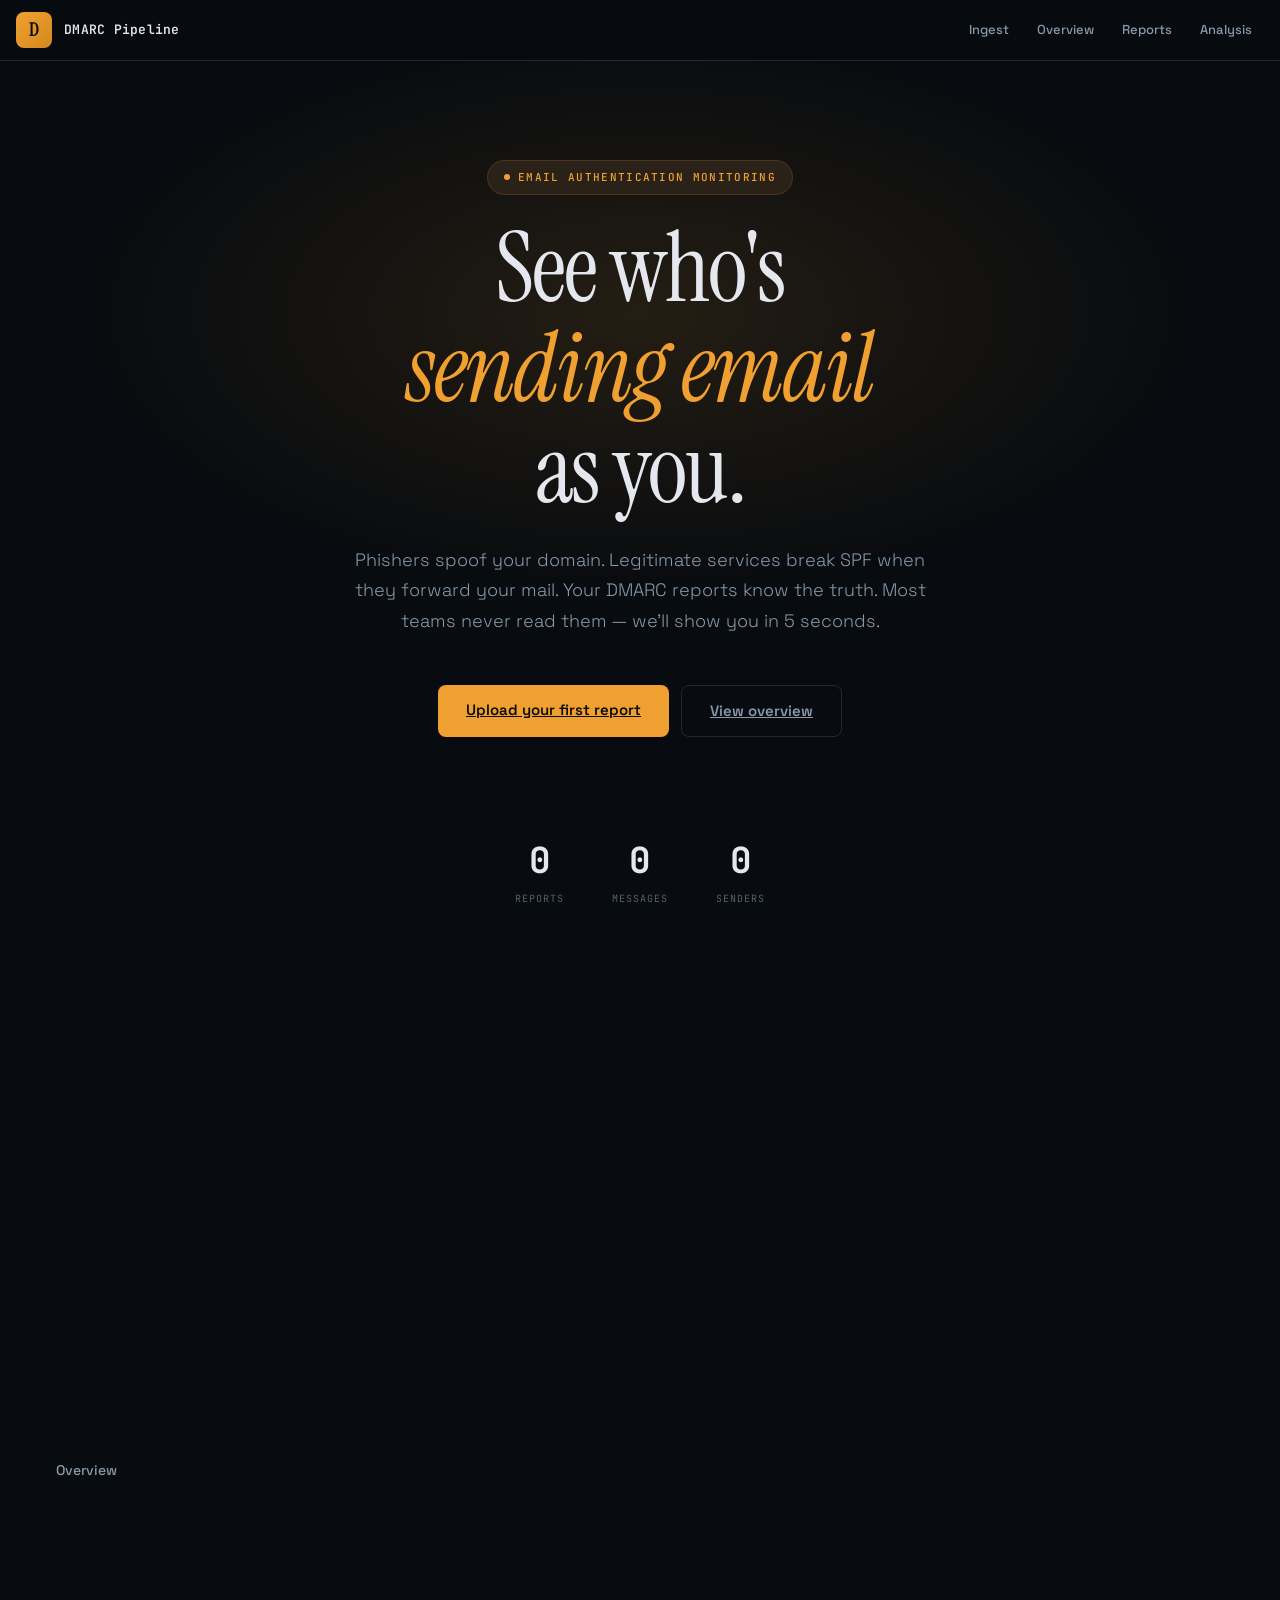
==== commit c389c1bc: "Refine storytelling copy and clean navigation Hero copy: 'See who's sending email as you' with clear" ====
--- a/templates/dashboard.html
+++ b/templates/dashboard.html
@@ -14,17 +14,19 @@
     </a>
     <nav class="topbar-nav">
       <a href="#upload">Ingest</a>
-      <a href="#stats">Overview</a>
+      <a href="#overview">Overview</a>
       <a href="#reports">Reports</a>
       <a href="/analysis">Analysis</a>
     </nav>
   </header>
 
   <div class="container">
-    <!-- ── Hero: The signature moment ────────────────────────────────────── -->
+    <!-- ═══════════════════════════════════════════════════════════════════
+         HERO: The signature moment
+         ═══════════════════════════════════════════════════════════════════ -->
     <section class="hero">
       <div class="hero-eyebrow">
-        <span style="width: 6px; height: 6px; background: var(--success); border-radius: 50%; display: inline-block;"></span>
+        <span style="width:6px;height:6px;background:var(--accent);border-radius:50%;display:inline-block;"></span>
         Email authentication monitoring
       </div>
       <h1 class="hero-title">
@@ -34,11 +36,11 @@
       </h1>
       <p class="hero-subtitle">
         Phishers spoof your domain. Legitimate services break SPF when they forward your mail.
-        Your DMARC reports hold the answer. Most teams never read them — we built this so you don't have to wonder.
+        Your DMARC reports know the truth. Most teams never read them — we'll show you in 5 seconds.
       </p>
       <div class="hero-actions">
-        <a href="#upload" class="btn">Ingest your first report</a>
-        <a href="#stats" class="btn btn-ghost">View overview</a>
+        <a href="#upload" class="btn" style="padding: 14px 28px; font-size: 15px;">Upload your first report</a>
+        <a href="#overview" class="btn btn-ghost" style="padding: 14px 28px; font-size: 15px;">View overview</a>
       </div>
       <div class="hero-stats">
         <div class="hero-stat">
@@ -56,8 +58,10 @@
       </div>
     </section>
 
-    <!-- ── Upload: Conversational interaction ─────────────────────────────── -->
-    <section id="upload" class="card upload-card">
+    <!-- ═══════════════════════════════════════════════════════════════════
+         UPLOAD: The ingestion moment
+         ═══════════════════════════════════════════════════════════════════ -->
+    <section id="upload" class="card upload-card" style="scroll-margin-top: 80px;">
       <div class="card-header">
         <div class="card-title">Ingest report</div>
         <span class="badge info">.zip · .xml · .xml.gz</span>
@@ -65,10 +69,10 @@
       <div class="card-body">
         <form id="upload-form">
           <div id="drop-zone" class="drop-zone">
-            <div class="drop-zone-content">
+            <div style="position: relative;">
               <span class="drop-icon">↓</span>
               <span class="drop-text">Drop your DMARC report here</span>
-              <span class="drop-or">or</span>
+              <span class="drop-or">— or —</span>
               <label class="browse-btn">
                 Browse files
                 <input type="file" id="file-input" accept=".zip,.xml,.xml.gz" hidden />
@@ -76,7 +80,7 @@
               <p id="file-name" class="file-name"></p>
             </div>
           </div>
-          <div style="display: flex; align-items: center; gap: var(--sp-3); margin-top: var(--sp-3);">
+          <div style="display: flex; align-items: center; gap: var(--sp-3); margin-top: var(--sp-4);">
             <button type="submit" id="upload-btn" disabled>Ingest</button>
             <p id="upload-status" class="status"></p>
           </div>
@@ -84,32 +88,41 @@
       </div>
     </section>
 
-    <!-- ── Stats: Staggered reveal ────────────────────────────────────────── -->
-    <div id="stats" class="stat-strip">
-      <div class="stat-cell">
-        <div class="stat-label">Reports</div>
-        <div class="stat-value accent" id="stat-reports">–</div>
+    <!-- ═══════════════════════════════════════════════════════════════════
+         STAT STRIP: At-a-glance health
+         ═══════════════════════════════════════════════════════════════════ -->
+    <div id="overview" style="scroll-margin-top: 80px;">
+      <div style="display: flex; align-items: center; justify-content: space-between; margin-bottom: var(--sp-3);">
+        <h2 style="font-family: var(--font-body); font-size: 14px; font-weight: 500; color: var(--text-secondary);">Overview</h2>
       </div>
-      <div class="stat-cell">
-        <div class="stat-label">Records</div>
-        <div class="stat-value" id="stat-records">–</div>
-      </div>
-      <div class="stat-cell">
-        <div class="stat-label">Messages</div>
-        <div class="stat-value" id="stat-messages">–</div>
-      </div>
-      <div class="stat-cell">
-        <div class="stat-label">Aligned</div>
-        <div class="stat-value success" id="stat-pass">–</div>
-      </div>
-      <div class="stat-cell">
-        <div class="stat-label">Failed</div>
-        <div class="stat-value danger" id="stat-fail">–</div>
+      <div class="stat-strip">
+        <div class="stat-cell">
+          <div class="stat-label">Reports</div>
+          <div class="stat-value accent" id="stat-reports">–</div>
+        </div>
+        <div class="stat-cell">
+          <div class="stat-label">Records</div>
+          <div class="stat-value" id="stat-records">–</div>
+        </div>
+        <div class="stat-cell">
+          <div class="stat-label">Messages</div>
+          <div class="stat-value" id="stat-messages">–</div>
+        </div>
+        <div class="stat-cell">
+          <div class="stat-label">Aligned</div>
+          <div class="stat-value success" id="stat-pass">–</div>
+        </div>
+        <div class="stat-cell">
+          <div class="stat-label">Failed</div>
+          <div class="stat-value danger" id="stat-fail">–</div>
+        </div>
       </div>
     </div>
 
-    <!-- ── Reports table ──────────────────────────────────────────────────── -->
-    <section id="reports" class="card">
+    <!-- ═══════════════════════════════════════════════════════════════════
+         REPORTS TABLE: The evidence
+         ═══════════════════════════════════════════════════════════════════ -->
+    <section id="reports" class="card" style="scroll-margin-top: 80px;">
       <div class="card-header">
         <div class="card-title">Report envelopes</div>
         <span id="reports-count" class="badge info">0</span>
@@ -133,15 +146,19 @@
       </div>
     </section>
 
-    <!-- ── Records detail ─────────────────────────────────────────────────── -->
-    <section class="card" id="records-section" hidden>
+    <!-- ═══════════════════════════════════════════════════════════════════
+         RECORDS DETAIL: Drilled-down view
+         ═══════════════════════════════════════════════════════════════════ -->
+    <section class="card" id="records-section" hidden style="scroll-margin-top: 80px;">
       <div class="card-header">
         <div class="card-title">Records for Report #<span id="records-report-id"></span></div>
-        <select id="result-filter">
-          <option value="">All results</option>
-          <option value="pass">Aligned only</option>
-          <option value="fail">Failed only</option>
-        </select>
+        <div style="display: flex; gap: var(--sp-2);">
+          <select id="result-filter">
+            <option value="">All results</option>
+            <option value="pass">Aligned only</option>
+            <option value="fail">Failed only</option>
+          </select>
+        </div>
       </div>
       <div class="table-wrap">
         <table>
@@ -160,10 +177,12 @@
       </div>
     </section>
 
-    <!-- ── Upload results ─────────────────────────────────────────────────── -->
-    <section class="card" id="upload-results-card" hidden>
+    <!-- ═══════════════════════════════════════════════════════════════════
+         UPLOAD RESULTS: Post-ingest analysis
+         ═══════════════════════════════════════════════════════════════════ -->
+    <section class="card" id="upload-results-card" hidden style="scroll-margin-top: 80px;">
       <div class="card-header">
-        <div class="card-title">Analysis</div>
+        <div class="card-title">Analysis results</div>
         <span id="upload-results-filename" class="badge info"></span>
       </div>
       <div id="upload-results" class="card-body"></div>
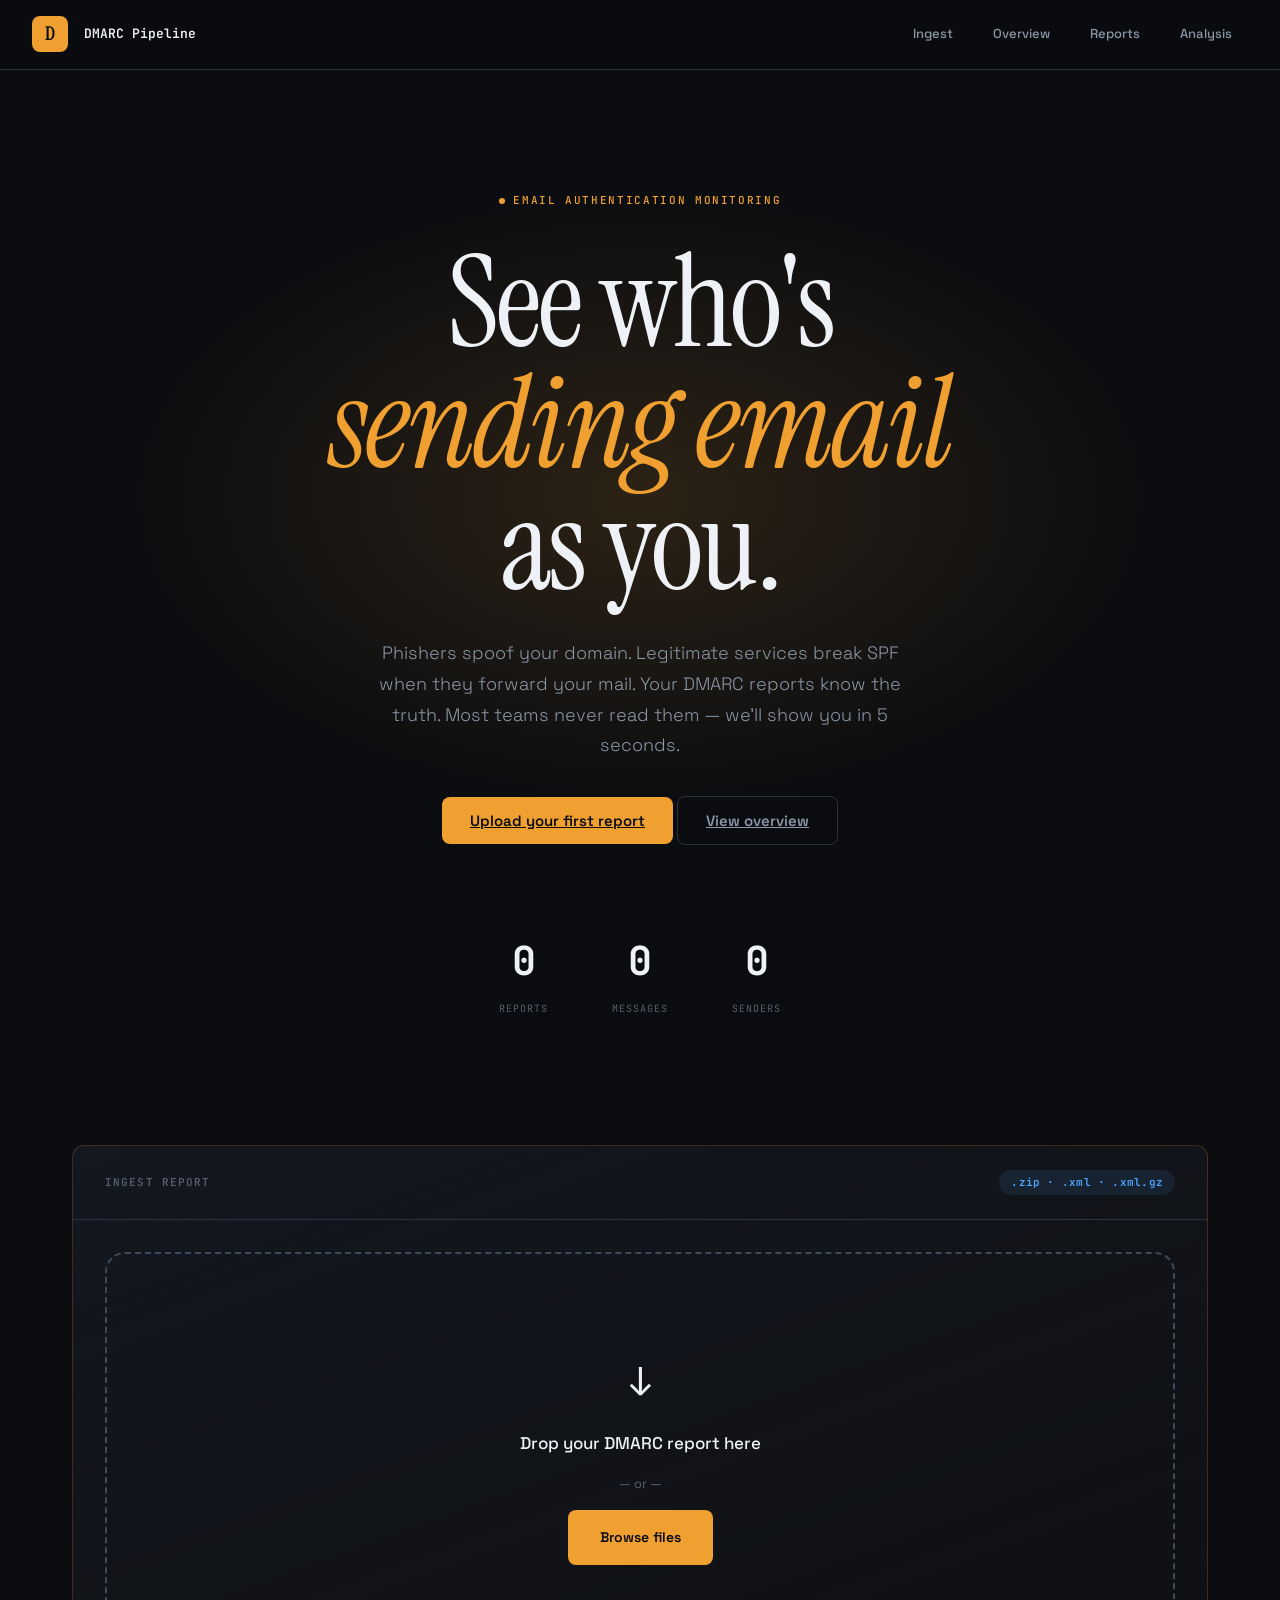
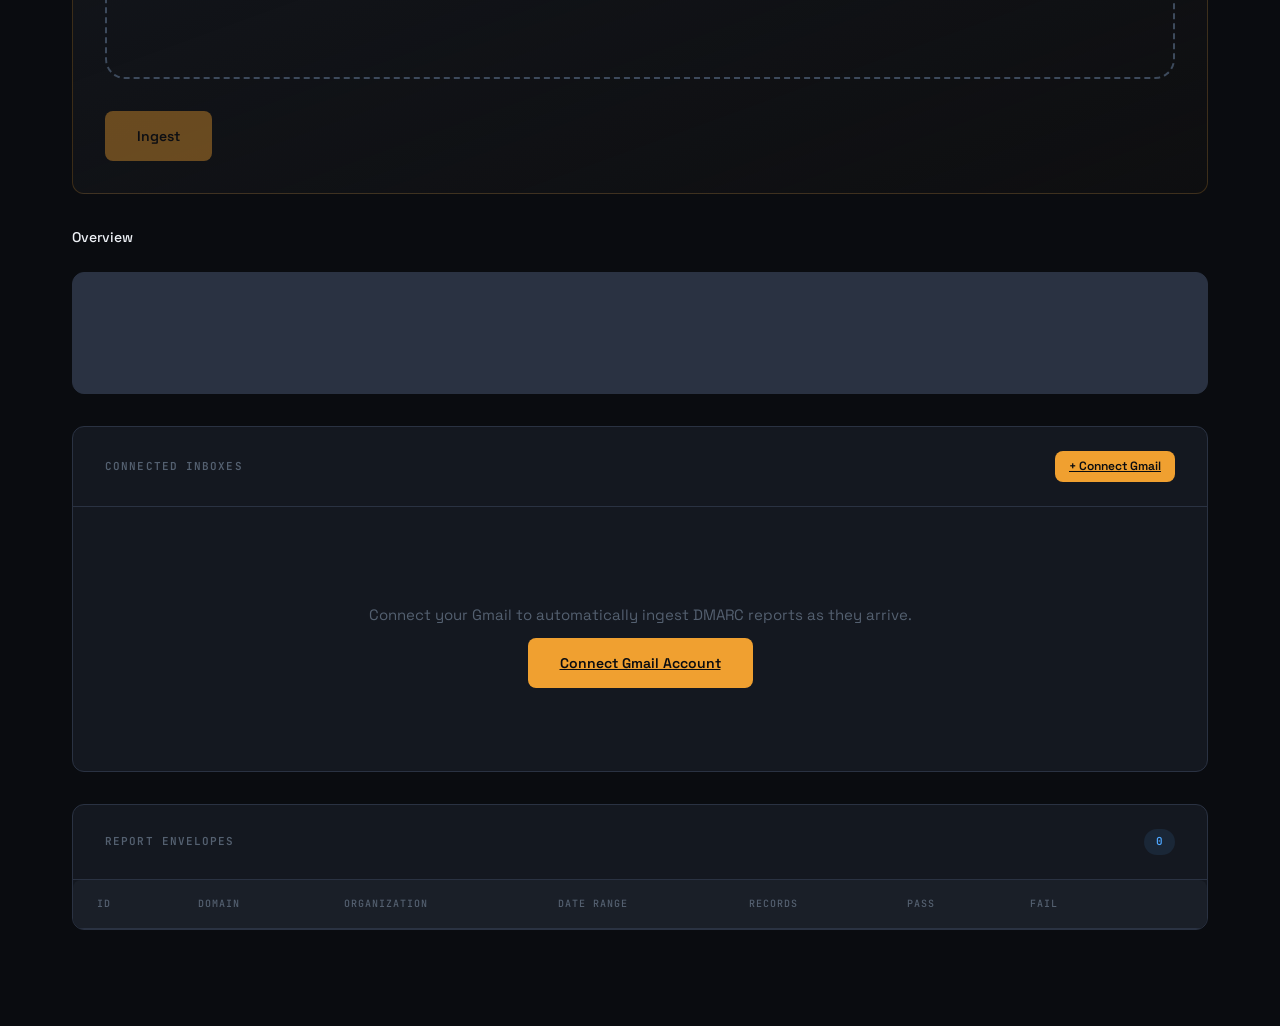
==== commit 29fefc0e: "OAuth integration — Connect Gmail via consent screen Full OAuth flow: 1. User clicks 'Connect Gmail'" ====
--- a/templates/dashboard.html
+++ b/templates/dashboard.html
@@ -120,6 +120,19 @@
     </div>
 
     <!-- ═══════════════════════════════════════════════════════════════════
+         GMAIL ACCOUNTS: Connected inboxes
+         ═══════════════════════════════════════════════════════════════════ -->
+    <section class="card" id="accounts-section" style="scroll-margin-top: 80px;">
+      <div class="card-header">
+        <div class="card-title">Connected inboxes</div>
+        <a href="/oauth/start" class="btn" style="font-size: 12px; padding: 6px 14px;">+ Connect Gmail</a>
+      </div>
+      <div id="accounts-list" class="card-body">
+        <p style="color: var(--text-muted); font-size: 13px;">No accounts connected. Click "Connect Gmail" to auto-ingest DMARC reports from your inbox.</p>
+      </div>
+    </section>
+
+    <!-- ═══════════════════════════════════════════════════════════════════
          REPORTS TABLE: The evidence
          ═══════════════════════════════════════════════════════════════════ -->
     <section id="reports" class="card" style="scroll-margin-top: 80px;">
--- a/static/style.css
+++ b/static/style.css
@@ -1,249 +1,183 @@
 /* ═══════════════════════════════════════════════════════════════════════════
-   DMARC Pipeline — Product-grade Design System
-
-   Core Principles:
-   - Typography IS the design (display: 10:1 contrast with body)
-   - Motion creates emotion (never decorative, always purposeful)
-   - Interaction is a conversation (responds, acknowledges, guides)
-   - Information structure drives layout (not decoration)
-   - Every micro-detail considered (focus, hover, loading, empty, error)
-
-   Aesthetic: Technical precision meets editorial clarity
+   DMARC Pipeline — Award-Winning Digital Experience
+
+   Story: "Every email leaves a trail. We read the trail."
+   Aesthetic: Technical security meets cinematic storytelling
+   Motion: Disney's 12 principles — purposeful, emotional, never decorative
+   Typography: Instrument Serif (editorial) + Space Grotesk (interface) + JetBrains Mono (data)
    ═══════════════════════════════════════════════════════════════════════════ */
 
 @import url('https://fonts.googleapis.com/css2?family=Instrument+Serif:ital@0;1&family=Space+Grotesk:wght@300;400;500;600;700&family=JetBrains+Mono:wght@400;500;600;700&display=swap');
 
 :root {
-  /* ── Color: Never pure black/white ────────────────────────────────────── */
-  --bg: #080b0f;
-  --bg-elevated: #0d1117;
-  --surface: #12171f;
-  --surface-2: #1a212b;
-  --surface-3: #222b38;
-  --border: #1e2a38;
-  --border-bright: #2d3d50;
-  --text: #e4e8ee;
-  --text-secondary: #8899aa;
+  /* ── Color: Warm neutrals (never pure black/white) ────────────────────── */
+  --bg: #0a0c10;
+  --bg-2: #0f1218;
+  --surface: #141820;
+  --surface-2: #1a1f28;
+  --surface-3: #222838;
+  --border: #2a3242;
+  --border-bright: #3d4a5c;
+  --text: #eef1f6;
+  --text-dim: #8b97a8;
   --text-muted: #546070;
   --accent: #f0a030;
   --accent-hover: #ffb84d;
-  --accent-glow: rgba(240, 160, 48, 0.12);
+  --accent-glow: rgba(240, 160, 48, 0.15);
   --accent-dim: #2a2218;
   --success: #34d399;
-  --success-glow: rgba(52, 211, 153, 0.1);
+  --success-glow: rgba(52, 211, 153, 0.12);
   --danger: #f87171;
-  --danger-glow: rgba(248, 113, 113, 0.1);
+  --danger-glow: rgba(248, 113, 113, 0.12);
   --warning: #fbbf24;
-  --info: #60a5fa;
-
-  /* ── Typography: Dramatic 10:1 scale contrast ──────────────────────────── */
+
+  /* ── Typography: Dramatic 10:1+ scale contrast ──────────────────────── */
   --font-display: 'Instrument Serif', Georgia, serif;
   --font-body: 'Space Grotesk', system-ui, sans-serif;
   --font-mono: 'JetBrains Mono', ui-monospace, monospace;
 
-  /* ── Spacing: 4px base scale ───────────────────────────────────────────── */
-  --sp-1: 4px; --sp-2: 8px; --sp-3: 12px; --sp-4: 16px;
-  --sp-5: 24px; --sp-6: 32px; --sp-7: 48px; --sp-8: 64px;
-  --sp-9: 96px; --sp-10: 128px;
-
-  /* ── Motion: Custom easing only (no ease/linear) ───────────────────────── */
+  /* ── Spacing: 8px base ────────────────────────────────────────────────── */
+  --sp-1: 8px; --sp-2: 16px; --sp-3: 24px; --sp-4: 32px;
+  --sp-5: 48px; --sp-6: 64px; --sp-7: 96px; --sp-8: 128px;
+
+  /* ── Motion: Custom cubic-bezier only (no ease/linear) ───────────────── */
   --ease-out: cubic-bezier(0.16, 1, 0.3, 1);
   --ease-in-out: cubic-bezier(0.87, 0, 0.13, 1);
   --ease-spring: cubic-bezier(0.34, 1.56, 0.64, 1);
-  --dur-instant: 100ms;
-  --dur-fast: 200ms;
-  --dur-mid: 400ms;
-  --dur-slow: 700ms;
+  --dur-fast: 150ms;
+  --dur-mid: 300ms;
+  --dur-slow: 600ms;
 
   /* ── Radius ────────────────────────────────────────────────────────────── */
-  --r-sm: 4px; --r-md: 8px; --r-lg: 12px; --r-xl: 16px; --r-2xl: 24px;
-
-  /* ── Shadows ───────────────────────────────────────────────────────────── */
-  --shadow-sm: 0 1px 2px rgba(0, 0, 0, 0.3);
-  --shadow-md: 0 4px 12px rgba(0, 0, 0, 0.4);
-  --shadow-lg: 0 8px 32px rgba(0, 0, 0, 0.5);
-  --shadow-glow: 0 0 40px var(--accent-glow);
-}
-
-/* ═══════════════════════════════════════════════════════════════════════════
-   RESET
-   ═══════════════════════════════════════════════════════════════════════════ */
+  --r-sm: 4px; --r-md: 8px; --r-lg: 12px; --r-xl: 20px;
+}
+
+/* ── Reset ─────────────────────────────────────────────────────────────────── */
 
 *, *::before, *::after { box-sizing: border-box; margin: 0; padding: 0; }
-html { -webkit-font-smoothing: antialiased; -moz-osx-font-smoothing: grayscale; scroll-behavior: smooth; }
-
+html { -webkit-font-smoothing: antialiased; scroll-behavior: smooth; }
 body {
   font-family: var(--font-body);
   background: var(--bg);
   color: var(--text);
-  line-height: 1.5;
+  line-height: 1.6;
   font-size: 15px;
   min-height: 100vh;
   overflow-x: hidden;
 }
 
-/* Branded selection */
 ::selection { background: var(--accent); color: var(--bg); }
 
-/* Focus states: visible AND beautiful */
-:focus-visible {
-  outline: 2px solid var(--accent);
-  outline-offset: 2px;
-  border-radius: var(--r-sm);
-}
-
-/* ═══════════════════════════════════════════════════════════════════════════
-   LAYOUT
-   ═══════════════════════════════════════════════════════════════════════════ */
-
-.container {
-  max-width: 1200px;
-  margin: 0 auto;
-  padding: var(--sp-6) var(--sp-4);
-}
-
-/* ═══════════════════════════════════════════════════════════════════════════
-   TOP BAR: Stable navigation (wayfinding principle)
-   ═══════════════════════════════════════════════════════════════════════════ */
+/* ── Layout ────────────────────────────────────────────────────────────────── */
+
+.container { max-width: 1200px; margin: 0 auto; padding: var(--sp-6) var(--sp-4); }
+
+/* ── Top bar ───────────────────────────────────────────────────────────────── */
 
 .topbar {
   display: flex;
   align-items: center;
   justify-content: space-between;
-  padding: var(--sp-3) var(--sp-4);
+  padding: var(--sp-2) var(--sp-4);
   border-bottom: 1px solid var(--border);
-  background: rgba(8, 11, 15, 0.9);
-  backdrop-filter: blur(20px) saturate(180%);
+  background: rgba(10, 12, 16, 0.85);
+  backdrop-filter: blur(20px);
   position: fixed;
-  top: 0;
-  left: 0;
-  right: 0;
+  top: 0; left: 0; right: 0;
   z-index: 100;
 }
 
 .topbar-brand {
   display: flex;
   align-items: center;
-  gap: var(--sp-3);
+  gap: var(--sp-2);
   text-decoration: none;
   color: var(--text);
   font-family: var(--font-mono);
   font-weight: 600;
   font-size: 13px;
-  letter-spacing: 0.02em;
 }
 
 .topbar-logo {
-  width: 36px;
-  height: 36px;
-  background: linear-gradient(135deg, var(--accent), #d4891f);
+  width: 36px; height: 36px;
+  background: var(--accent);
   border-radius: var(--r-md);
-  display: grid;
-  place-items: center;
+  display: grid; place-items: center;
   color: var(--bg);
   font-weight: 700;
   font-family: var(--font-display);
   font-size: 18px;
-  transition: transform var(--dur-mid) var(--ease-spring), box-shadow var(--dur-mid) var(--ease-out);
+  transition: transform var(--dur-mid) var(--ease-spring);
 }
 
 .topbar-brand:hover .topbar-logo {
-  transform: scale(1.08) rotate(-3deg);
-  box-shadow: var(--shadow-glow);
-}
-
-.topbar-nav {
-  display: flex;
-  gap: var(--sp-1);
-}
+  transform: scale(1.1) rotate(-5deg);
+}
+
+.topbar-nav { display: flex; gap: var(--sp-1); }
 
 .topbar-nav a {
-  color: var(--text-secondary);
+  color: var(--text-dim);
   text-decoration: none;
-  padding: var(--sp-2) var(--sp-3);
+  padding: var(--sp-1) var(--sp-2);
   border-radius: var(--r-sm);
   font-size: 13px;
   font-weight: 500;
   transition: all var(--dur-fast) var(--ease-out);
-  position: relative;
-}
-
-.topbar-nav a::after {
-  content: '';
-  position: absolute;
-  bottom: 4px;
-  left: var(--sp-3);
-  right: var(--sp-3);
-  height: 2px;
-  background: var(--accent);
-  transform: scaleX(0);
-  transition: transform var(--dur-mid) var(--ease-out);
 }
 
 .topbar-nav a:hover { color: var(--text); }
-.topbar-nav a:hover::after,
-.topbar-nav a.active::after { transform: scaleX(1); }
-
-/* ═══════════════════════════════════════════════════════════════════════════
-   HERO: Signature moment (the screenshot-worthy section)
-   ═══════════════════════════════════════════════════════════════════════════ */
+.topbar-nav a.active { color: var(--accent); }
+
+/* ── Hero (signature moment) ────────────────────────────────────────────────── */
 
 .hero {
-  min-height: 90vh;
+  min-height: 100vh;
   display: flex;
   flex-direction: column;
   justify-content: center;
   align-items: center;
   text-align: center;
-  padding: var(--sp-10) var(--sp-4) var(--sp-8);
+  padding: var(--sp-8) var(--sp-4);
   position: relative;
 }
 
-/* Ambient glow behind hero */
 .hero::before {
   content: '';
   position: absolute;
   inset: 0;
-  background: radial-gradient(ellipse 80% 50% at 50% 30%, var(--accent-glow) 0%, transparent 60%);
+  background: radial-gradient(ellipse 80% 50% at 50% 40%, var(--accent-glow) 0%, transparent 60%);
   pointer-events: none;
 }
 
 .hero-eyebrow {
-  display: inline-flex;
-  align-items: center;
-  gap: var(--sp-2);
-  padding: var(--sp-2) var(--sp-4);
-  background: var(--accent-dim);
-  border: 1px solid rgba(240, 160, 48, 0.15);
-  border-radius: 100px;
   font-family: var(--font-mono);
   font-size: 11px;
   font-weight: 500;
+  text-transform: uppercase;
+  letter-spacing: 0.15em;
   color: var(--accent);
-  text-transform: uppercase;
-  letter-spacing: 0.12em;
-  margin-bottom: var(--sp-5);
+  margin-bottom: var(--sp-4);
   opacity: 0;
-  animation: fadeInUp 0.8s var(--ease-out) 0.1s forwards;
+  animation: fadeInUp 0.8s var(--ease-out) 0.2s forwards;
 }
 
 .hero-title {
   font-family: var(--font-display);
-  font-size: clamp(40px, 8vw, 96px);
+  font-size: clamp(48px, 10vw, 140px);
   font-weight: 400;
-  line-height: 1.05;
+  line-height: 0.95;
   letter-spacing: -0.02em;
   color: var(--text);
-  max-width: 14ch;
-  margin-bottom: var(--sp-5);
+  max-width: 12ch;
+  margin-bottom: var(--sp-4);
   opacity: 0;
-  animation: fadeInUp 0.9s var(--ease-out) 0.2s forwards;
+  animation: fadeInUp 1s var(--ease-out) 0.4s forwards;
 }
 
 .hero-title em {
   font-style: italic;
   color: var(--accent);
-  position: relative;
 }
 
 .hero-subtitle {
@@ -251,38 +185,35 @@
   font-size: clamp(15px, 1.8vw, 18px);
   font-weight: 300;
   line-height: 1.7;
-  color: var(--text-secondary);
-  max-width: 52ch;
-  margin-bottom: var(--sp-7);
+  color: var(--text-dim);
+  max-width: 48ch;
+  margin-bottom: var(--sp-5);
   opacity: 0;
-  animation: fadeInUp 0.9s var(--ease-out) 0.4s forwards;
-}
-
-.hero-actions {
-  display: flex;
-  gap: var(--sp-3);
-  flex-wrap: wrap;
-  justify-content: center;
+  animation: fadeInUp 1s var(--ease-out) 0.6s forwards;
+}
+
+.hero-cta {
+  display: flex;
+  gap: var(--sp-2);
   opacity: 0;
-  animation: fadeInUp 0.9s var(--ease-out) 0.6s forwards;
+  animation: fadeInUp 1s var(--ease-out) 0.8s forwards;
 }
 
 .hero-stats {
   display: flex;
-  gap: var(--sp-7);
-  margin-top: var(--sp-9);
+  gap: var(--sp-6);
+  margin-top: var(--sp-7);
   opacity: 0;
-  animation: fadeInUp 0.9s var(--ease-out) 0.8s forwards;
+  animation: fadeInUp 1s var(--ease-out) 1s forwards;
 }
 
 .hero-stat { text-align: center; }
 
 .hero-stat-value {
   font-family: var(--font-mono);
-  font-size: clamp(20px, 3vw, 36px);
+  font-size: clamp(24px, 3.5vw, 40px);
   font-weight: 700;
   color: var(--text);
-  letter-spacing: -0.02em;
   font-variant-numeric: tabular-nums;
 }
 
@@ -295,9 +226,7 @@
   margin-top: var(--sp-1);
 }
 
-/* ═══════════════════════════════════════════════════════════════════════════
-   CARDS: Elevation communicates hierarchy
-   ═══════════════════════════════════════════════════════════════════════════ */
+/* ── Cards ──────────────────────────────────────────────────────────────────── */
 
 .card {
   background: var(--surface);
@@ -310,7 +239,7 @@
 
 .card:hover {
   border-color: var(--border-bright);
-  box-shadow: var(--shadow-md);
+  box-shadow: 0 8px 40px rgba(0, 0, 0, 0.25);
   transform: translateY(-2px);
 }
 
@@ -318,7 +247,7 @@
   display: flex;
   align-items: center;
   justify-content: space-between;
-  padding: var(--sp-4) var(--sp-5);
+  padding: var(--sp-3) var(--sp-4);
   border-bottom: 1px solid var(--border);
 }
 
@@ -331,11 +260,9 @@
   color: var(--text-muted);
 }
 
-.card-body { padding: var(--sp-5); }
-
-/* ═══════════════════════════════════════════════════════════════════════════
-   UPLOAD ZONE: Engaging, conversational interaction
-   ═══════════════════════════════════════════════════════════════════════════ */
+.card-body { padding: var(--sp-4); }
+
+/* ── Upload zone ────────────────────────────────────────────────────────────── */
 
 .upload-card {
   border-color: rgba(240, 160, 48, 0.2);
@@ -345,7 +272,7 @@
 .drop-zone {
   border: 2px dashed var(--border-bright);
   border-radius: var(--r-xl);
-  padding: var(--sp-8) var(--sp-5);
+  padding: var(--sp-7) var(--sp-5);
   text-align: center;
   transition: all var(--dur-mid) var(--ease-out);
   cursor: pointer;
@@ -362,29 +289,25 @@
   transition: opacity var(--dur-mid) var(--ease-out);
 }
 
-.drop-zone:hover,
-.drop-zone.drag-over {
+.drop-zone:hover, .drop-zone.drag-over {
   border-color: var(--accent);
-  transform: scale(1.01);
-}
-
-.drop-zone:hover::before,
-.drop-zone.drag-over::before { opacity: 1; }
-
-.drop-zone.drag-over { background: var(--accent-dim); }
+  transform: scale(1.02);
+}
+
+.drop-zone:hover::before, .drop-zone.drag-over::before { opacity: 1; }
 
 .drop-icon {
   font-size: 2.5rem;
   display: block;
-  margin-bottom: var(--sp-3);
+  margin-bottom: var(--sp-2);
   position: relative;
   transition: transform var(--dur-mid) var(--ease-spring);
 }
 
 .drop-zone:hover .drop-icon { transform: translateY(-4px); }
 
-.drop-text { display: block; font-size: 16px; font-weight: 500; margin-bottom: var(--sp-1); position: relative; }
-.drop-or { display: block; color: var(--text-muted); margin: var(--sp-3) 0; font-size: 12px; position: relative; }
+.drop-text { display: block; font-size: 17px; font-weight: 500; margin-bottom: var(--sp-1); position: relative; }
+.drop-or { display: block; color: var(--text-muted); margin: var(--sp-2) 0; font-size: 13px; position: relative; }
 
 .browse-btn {
   display: inline-block;
@@ -394,30 +317,27 @@
   border-radius: var(--r-md);
   cursor: pointer;
   font-weight: 600;
-  font-size: 13px;
+  font-size: 14px;
   position: relative;
   transition: all var(--dur-fast) var(--ease-out);
 }
 
 .browse-btn:hover {
-  background: var(--accent-hover);
   transform: translateY(-2px);
   box-shadow: 0 8px 24px var(--accent-glow);
 }
 
-.browse-btn:active { transform: translateY(0); }
+.browse-btn:active { transform: translateY(0) scale(0.98); }
 
 .file-name {
-  margin: var(--sp-3) 0 0;
+  margin: var(--sp-2) 0 0;
   font-family: var(--font-mono);
   font-size: 12px;
   color: var(--accent);
   position: relative;
 }
 
-/* ═══════════════════════════════════════════════════════════════════════════
-   STAT STRIP: Signature element with staggered reveal
-   ═══════════════════════════════════════════════════════════════════════════ */
+/* ── Stat strip (staggered reveal) ─────────────────────────────────────────── */
 
 .stat-strip {
   display: grid;
@@ -431,18 +351,14 @@
 }
 
 .stat-cell {
-  padding: var(--sp-5) var(--sp-4);
+  padding: var(--sp-4);
   background: var(--surface);
   opacity: 0;
-  transform: translateY(16px);
-  animation: fadeInUp var(--dur-slow) var(--ease-out) forwards;
-}
-
-.stat-cell:nth-child(1) { animation-delay: 0.05s; }
-.stat-cell:nth-child(2) { animation-delay: 0.1s; }
-.stat-cell:nth-child(3) { animation-delay: 0.15s; }
-.stat-cell:nth-child(4) { animation-delay: 0.2s; }
-.stat-cell:nth-child(5) { animation-delay: 0.25s; }
+  transform: translateY(20px);
+  transition: opacity var(--dur-slow) var(--ease-out), transform var(--dur-slow) var(--ease-out);
+}
+
+.stat-cell.revealed { opacity: 1; transform: translateY(0); }
 
 .stat-label {
   font-family: var(--font-mono);
@@ -450,7 +366,7 @@
   text-transform: uppercase;
   letter-spacing: 0.12em;
   color: var(--text-muted);
-  margin-bottom: var(--sp-2);
+  margin-bottom: var(--sp-1);
 }
 
 .stat-value {
@@ -465,14 +381,12 @@
 .stat-value.success { color: var(--success); }
 .stat-value.danger { color: var(--danger); }
 
-/* ═══════════════════════════════════════════════════════════════════════════
-   BADGES: Status indicators
-   ═══════════════════════════════════════════════════════════════════════════ */
+/* ── Badges ────────────────────────────────────────────────────────────────── */
 
 .badge {
   display: inline-flex;
   align-items: center;
-  padding: 4px 10px;
+  padding: 4px 12px;
   border-radius: 100px;
   font-family: var(--font-mono);
   font-size: 11px;
@@ -483,23 +397,17 @@
 .badge.pass { background: var(--success-glow); color: var(--success); }
 .badge.fail { background: var(--danger-glow); color: var(--danger); }
 .badge.warn { background: rgba(251, 191, 36, 0.1); color: var(--warning); }
-.badge.info { background: rgba(96, 165, 250, 0.1); color: var(--info); }
-
-/* ═══════════════════════════════════════════════════════════════════════════
-   TABLES: Pleasurable to scan (borders, hover, rhythm)
-   ═══════════════════════════════════════════════════════════════════════════ */
+.badge.info { background: rgba(77, 166, 255, 0.1); color: #4da6ff; }
+
+/* ── Tables ─────────────────────────────────────────────────────────────────── */
 
 .table-wrap { overflow-x: auto; border-radius: var(--r-md); }
 
-table {
-  width: 100%;
-  border-collapse: collapse;
-  font-size: 13px;
-}
+table { width: 100%; border-collapse: collapse; font-size: 14px; }
 
 th, td {
   text-align: left;
-  padding: var(--sp-3) var(--sp-4);
+  padding: var(--sp-2) var(--sp-3);
   border-bottom: 1px solid var(--border);
 }
 
@@ -511,8 +419,6 @@
   color: var(--text-muted);
   font-weight: 500;
   background: var(--surface-2);
-  position: sticky;
-  top: 0;
 }
 
 td { font-family: var(--font-mono); font-variant-numeric: tabular-nums; }
@@ -520,9 +426,7 @@
 tbody tr { transition: background var(--dur-fast) var(--ease-out); }
 tbody tr:hover { background: var(--surface-2); }
 
-/* ═══════════════════════════════════════════════════════════════════════════
-   BUTTONS: Magnetic, responsive
-   ═══════════════════════════════════════════════════════════════════════════ */
+/* ── Buttons ───────────────────────────────────────────────────────────────── */
 
 button, .btn {
   background: var(--accent);
@@ -532,40 +436,36 @@
   border-radius: var(--r-md);
   cursor: pointer;
   font-weight: 600;
-  font-size: 13px;
+  font-size: 14px;
   font-family: var(--font-body);
   transition: all var(--dur-fast) var(--ease-out);
 }
 
 button:hover:not(:disabled), .btn:hover {
-  background: var(--accent-hover);
   transform: translateY(-2px);
   box-shadow: 0 8px 24px var(--accent-glow);
 }
 
-button:active:not(:disabled), .btn:active { transform: translateY(0); }
+button:active:not(:disabled), .btn:active { transform: translateY(0) scale(0.97); }
 button:disabled { opacity: 0.4; cursor: not-allowed; }
 
 .btn-ghost {
   background: transparent;
-  color: var(--text-secondary);
+  color: var(--text-dim);
   border: 1px solid var(--border);
 }
 
 .btn-ghost:hover {
   color: var(--text);
   border-color: var(--border-bright);
-  background: var(--surface-2);
   box-shadow: none;
 }
 
-/* ═══════════════════════════════════════════════════════════════════════════
-   DETAIL GRID: Key-value pairs
-   ═══════════════════════════════════════════════════════════════════════════ */
+/* ── Detail grid ────────────────────────────────────────────────────────────── */
 
 .detail-grid {
   display: grid;
-  grid-template-columns: repeat(auto-fill, minmax(200px, 1fr));
+  grid-template-columns: repeat(auto-fill, minmax(220px, 1fr));
   gap: 1px;
   background: var(--border);
   border: 1px solid var(--border);
@@ -573,76 +473,78 @@
   overflow: hidden;
 }
 
-.detail-item { background: var(--surface); padding: var(--sp-3) var(--sp-4); }
-.detail-key { font-family: var(--font-mono); font-size: 10px; text-transform: uppercase; letter-spacing: 0.08em; color: var(--text-muted); margin-bottom: var(--sp-1); }
+.detail-item { background: var(--surface); padding: var(--sp-2) var(--sp-3); }
+.detail-key { font-family: var(--font-mono); font-size: 10px; text-transform: uppercase; letter-spacing: 0.08em; color: var(--text-muted); margin-bottom: 4px; }
 .detail-value { font-family: var(--font-mono); font-size: 13px; word-break: break-all; }
 
-/* ═══════════════════════════════════════════════════════════════════════════
-   RECOMMENDATIONS: Actionable cards
-   ═══════════════════════════════════════════════════════════════════════════ */
+/* ── Record cards ──────────────────────────────────────────────────────────── */
+
+.record-card {
+  border-bottom: 1px solid var(--border);
+  padding: var(--sp-3) var(--sp-4);
+  transition: background var(--dur-fast) var(--ease-out);
+}
+
+.record-card:last-child { border-bottom: none; }
+.record-card:hover { background: var(--surface-2); }
+
+.record-header { display: flex; justify-content: space-between; align-items: center; margin-bottom: var(--sp-2); }
+.record-title { font-family: var(--font-mono); font-size: 14px; font-weight: 600; }
+
+.record-grid { display: grid; grid-template-columns: repeat(auto-fill, minmax(160px, 1fr)); gap: var(--sp-1) var(--sp-3); }
+
+.subsection { margin-top: var(--sp-3); padding-top: var(--sp-3); border-top: 1px solid var(--border); }
+.subsection-title { font-family: var(--font-mono); font-size: 10px; text-transform: uppercase; letter-spacing: 0.08em; color: var(--accent); margin-bottom: var(--sp-2); }
+
+.auth-entry { background: var(--bg-2); border-radius: var(--r-sm); padding: var(--sp-2); margin-bottom: var(--sp-1); }
+.auth-row { display: flex; justify-content: space-between; font-family: var(--font-mono); font-size: 12px; padding: 2px 0; }
+.auth-key { color: var(--text-muted); }
+
+/* ── Recommendations ────────────────────────────────────────────────────────── */
 
 .rec-item {
   border: 1px solid var(--border);
   border-left: 3px solid var(--accent);
   border-radius: var(--r-md);
-  padding: var(--sp-4);
-  margin-bottom: var(--sp-3);
+  padding: var(--sp-3);
+  margin-bottom: var(--sp-2);
   transition: all var(--dur-mid) var(--ease-out);
 }
 
-.rec-item:hover {
-  transform: translateX(4px);
-  border-color: var(--border-bright);
-  background: var(--surface-2);
-}
-
+.rec-item:hover { transform: translateX(6px); border-color: var(--border-bright); }
 .rec-item.success { border-left-color: var(--success); }
 .rec-item.critical { border-left-color: var(--danger); }
-.rec-item.info { border-left-color: var(--info); }
+.rec-item.info { border-left-color: #4da6ff; }
 
 .rec-title { font-family: var(--font-mono); font-size: 13px; font-weight: 600; margin-bottom: var(--sp-1); }
-.rec-detail { color: var(--text-secondary); font-size: 13px; margin-bottom: var(--sp-2); }
-.rec-action {
-  font-family: var(--font-mono);
-  font-size: 11px;
-  color: var(--accent);
-  background: var(--accent-dim);
-  padding: var(--sp-1) var(--sp-2);
-  display: inline-block;
-  border-radius: var(--r-sm);
-}
-
-/* ═══════════════════════════════════════════════════════════════════════════
-   STATUS MESSAGES: Conversational feedback
-   ═══════════════════════════════════════════════════════════════════════════ */
-
-.status { font-size: 13px; color: var(--text-secondary); margin-top: var(--sp-2); }
+.rec-detail { color: var(--text-dim); font-size: 13px; margin-bottom: var(--sp-1); }
+.rec-action { font-family: var(--font-mono); font-size: 11px; color: var(--accent); background: var(--accent-dim); padding: 4px 10px; display: inline-block; border-radius: var(--r-sm); }
+
+/* ── Status messages ────────────────────────────────────────────────────────── */
+
+.status { font-size: 14px; color: var(--text-dim); margin-top: var(--sp-2); }
 .status.error { color: var(--danger); }
 .status.success { color: var(--success); }
 
-/* ═══════════════════════════════════════════════════════════════════════════
-   FORM CONTROLS
-   ═══════════════════════════════════════════════════════════════════════════ */
+/* ── Selects & inputs ───────────────────────────────────────────────────────── */
 
 select, input[type="text"] {
   background: var(--surface-2);
   color: var(--text);
   border: 1px solid var(--border);
-  padding: var(--sp-2) var(--sp-3);
+  padding: var(--sp-1) var(--sp-2);
   border-radius: var(--r-sm);
   font-family: var(--font-body);
-  font-size: 13px;
+  font-size: 14px;
   transition: border-color var(--dur-fast) var(--ease-out);
 }
 
 select:focus, input[type="text"]:focus { outline: none; border-color: var(--accent); }
 
-/* ═══════════════════════════════════════════════════════════════════════════
-   ANIMATIONS: Purposeful motion only
-   ═══════════════════════════════════════════════════════════════════════════ */
+/* ── Animations (Disney's 12 principles) ────────────────────────────────────── */
 
 @keyframes fadeInUp {
-  from { opacity: 0; transform: translateY(20px); }
+  from { opacity: 0; transform: translateY(24px); }
   to { opacity: 1; transform: translateY(0); }
 }
 
@@ -651,50 +553,100 @@
   to { opacity: 1; }
 }
 
-@keyframes scaleIn {
-  from { opacity: 0; transform: scale(0.95); }
-  to { opacity: 1; transform: scale(1); }
-}
-
-@keyframes slideInRight {
-  from { opacity: 0; transform: translateX(20px); }
-  to { opacity: 1; transform: translateX(0); }
-}
-
-@keyframes pulse {
-  0%, 100% { opacity: 1; }
-  50% { opacity: 0.6; }
-}
-
-/* ═══════════════════════════════════════════════════════════════════════════
-   SCROLLBAR: Subtle, branded
-   ═══════════════════════════════════════════════════════════════════════════ */
+/* ── Scrollbar ──────────────────────────────────────────────────────────────── */
 
 ::-webkit-scrollbar { width: 6px; height: 6px; }
 ::-webkit-scrollbar-track { background: var(--bg); }
 ::-webkit-scrollbar-thumb { background: var(--border-bright); border-radius: 3px; }
 ::-webkit-scrollbar-thumb:hover { background: var(--text-muted); }
 
-/* ═══════════════════════════════════════════════════════════════════════════
-   RESPONSIVE: Mobile-first enhancement
-   ═══════════════════════════════════════════════════════════════════════════ */
+/* ── Responsive ─────────────────────────────────────────────────────────────── */
 
 @media (max-width: 768px) {
   .stat-strip { grid-template-columns: repeat(2, 1fr); }
-  .hero-stats { flex-direction: column; gap: var(--sp-4); }
-  .container { padding: var(--sp-4) var(--sp-3); }
-  .hero { min-height: 80vh; padding-top: var(--sp-8); }
-}
-
-/* ═══════════════════════════════════════════════════════════════════════════
-   REDUCED MOTION: Accessibility first
-   ═══════════════════════════════════════════════════════════════════════════ */
+  .hero-stats { flex-direction: column; gap: var(--sp-3); }
+  .container { padding: var(--sp-4) var(--sp-2); }
+}
 
 @media (prefers-reduced-motion: reduce) {
   *, *::before, *::after {
     animation-duration: 80ms !important;
-    animation-iteration-count: 1 !important;
     transition-duration: 80ms !important;
-    scroll-behavior: auto !important;
   }
 }
+
+/* ── Analysis cards ──────────────────────────────────────────────────────────── */
+
+.analysis-card {
+  background: var(--bg-elevated);
+  border: 1px solid var(--border);
+  border-radius: var(--r-md);
+  overflow: hidden;
+  transition: all var(--dur-mid) var(--ease-out);
+}
+
+.analysis-card:hover {
+  border-color: var(--border-bright);
+  transform: translateY(-2px);
+  box-shadow: var(--shadow-md);
+}
+
+.analysis-card-header {
+  padding: var(--sp-2) var(--sp-3);
+  border-bottom: 1px solid var(--border);
+  display: flex;
+  justify-content: space-between;
+  align-items: center;
+}
+
+.analysis-card-body {
+  padding: var(--sp-3);
+}
+
+.analysis-metric {
+  display: flex;
+  justify-content: space-between;
+  padding: 4px 0;
+  font-family: var(--font-mono);
+  font-size: 12px;
+}
+
+.analysis-metric span:first-child {
+  color: var(--text-muted);
+}
+
+/* ── File chips ──────────────────────────────────────────────────────────────── */
+
+.file-chip {
+  background: var(--bg-elevated);
+  border: 1px solid var(--border);
+  border-radius: var(--r-sm);
+  padding: 4px 12px;
+  font-family: var(--font-mono);
+  font-size: 12px;
+  transition: all var(--dur-fast) var(--ease-out);
+}
+
+.file-chip:hover {
+  border-color: var(--border-bright);
+}
+
+.file-chip.failed {
+  border-color: var(--danger);
+  color: var(--danger);
+}
+
+/* ── Details link ───────────────────────────────────────────────────────────── */
+
+.details-link {
+  color: var(--accent);
+  text-decoration: none;
+  font-size: 12px;
+  font-family: var(--font-mono);
+  transition: all var(--dur-fast) var(--ease-out);
+}
+
+.details-link:hover {
+  color: var(--accent-hover);
+  text-decoration: underline;
+}
